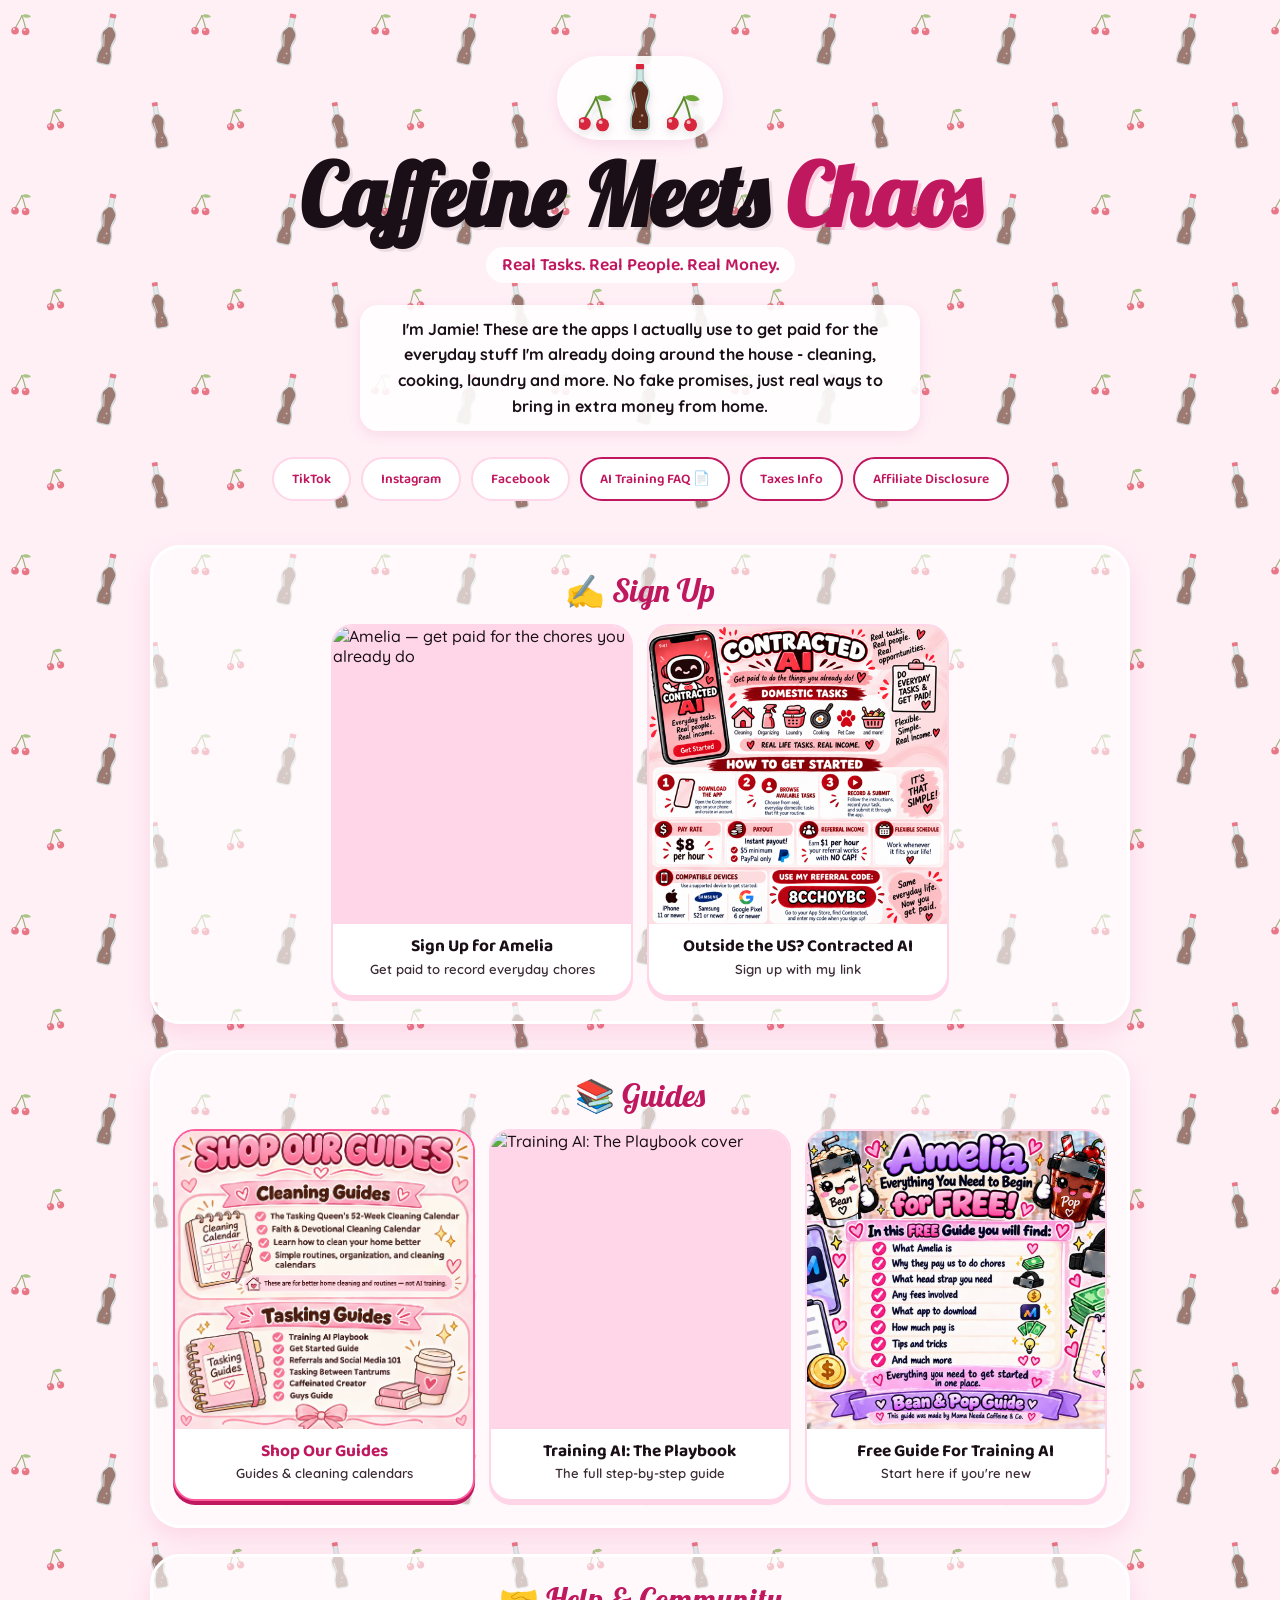
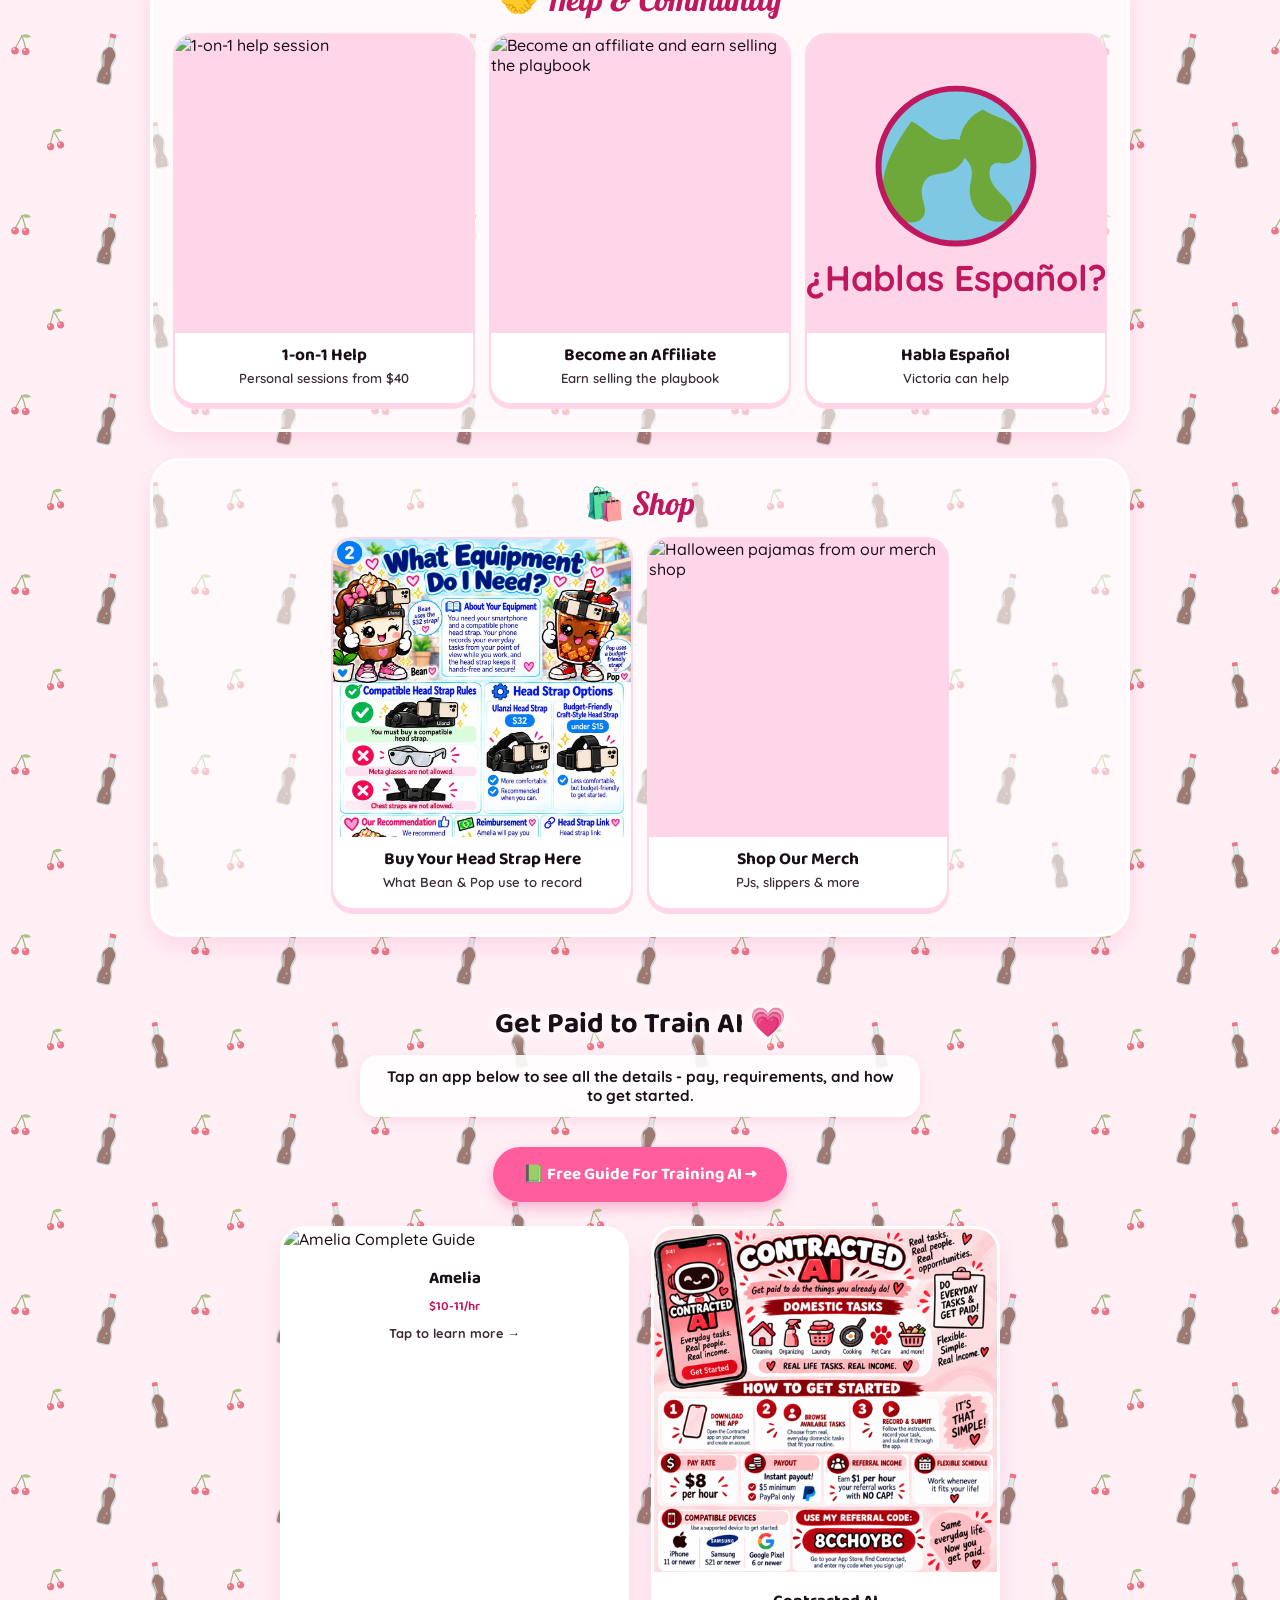
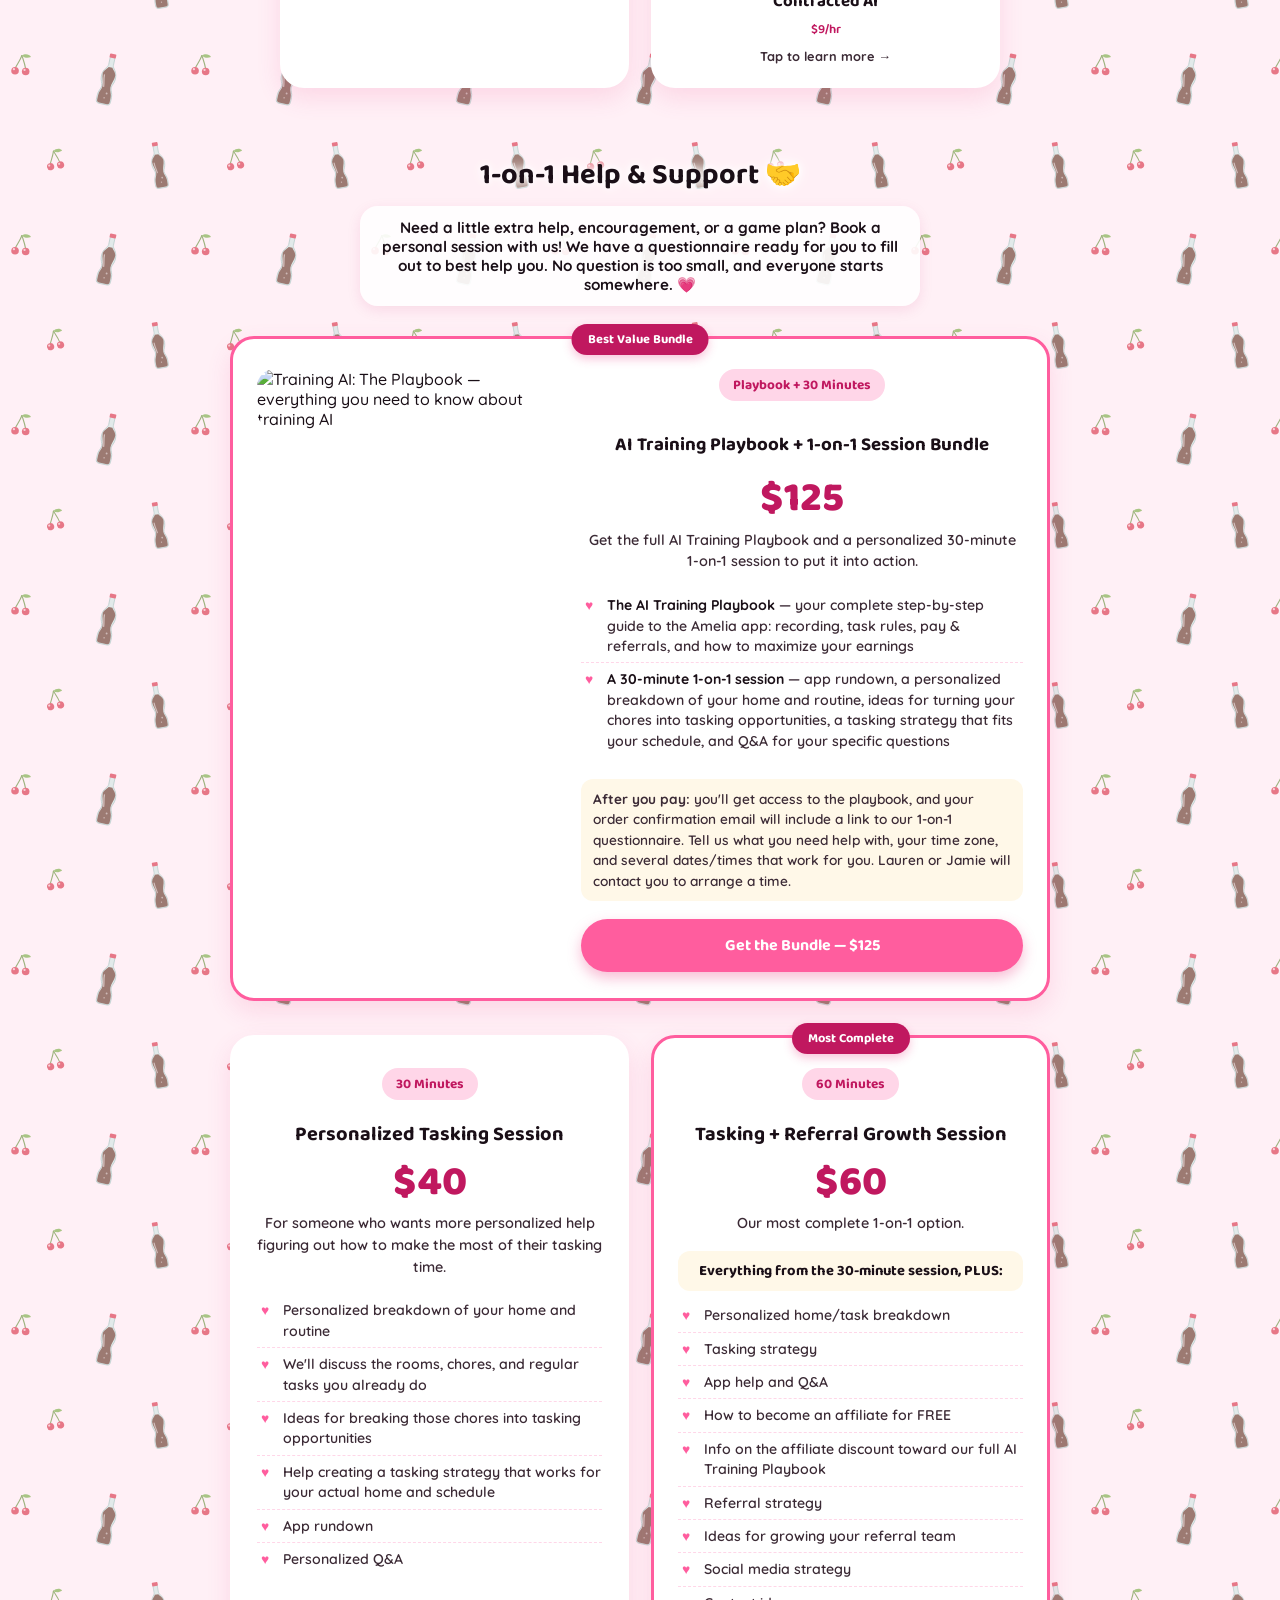
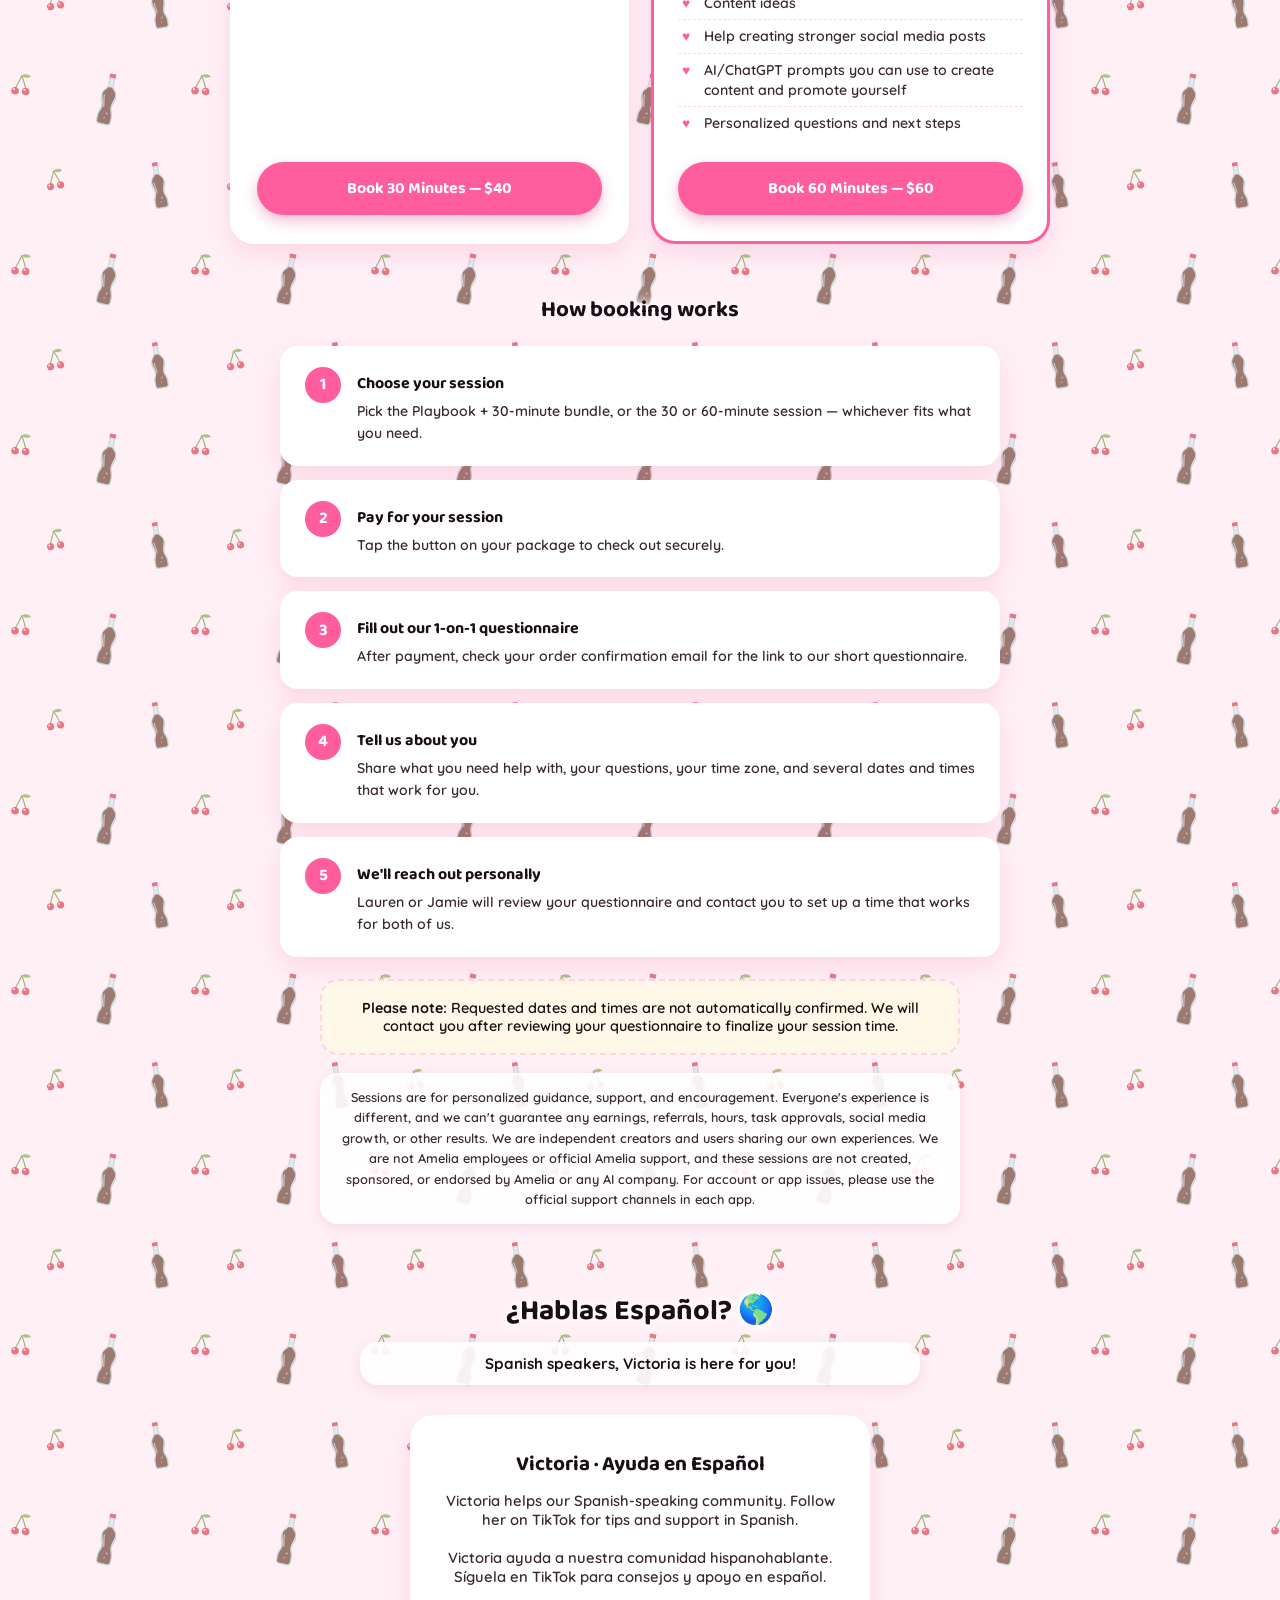
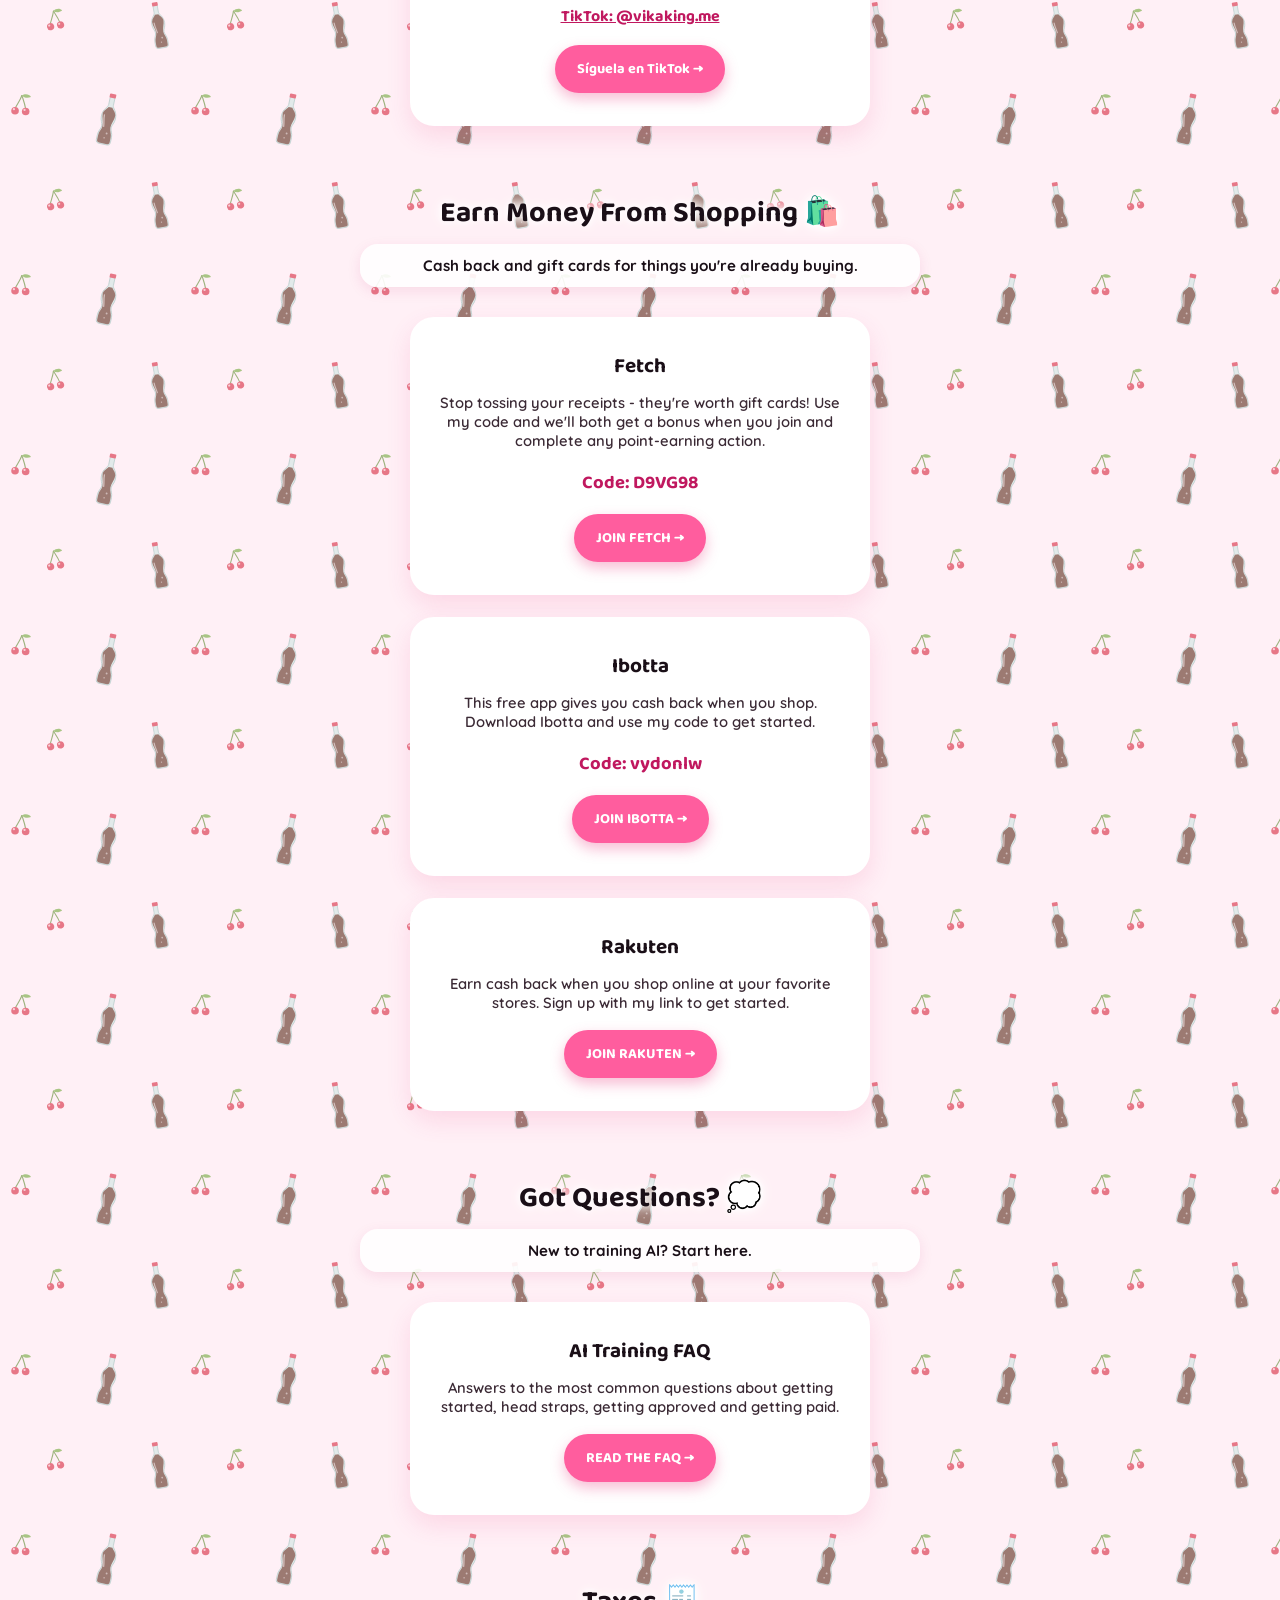
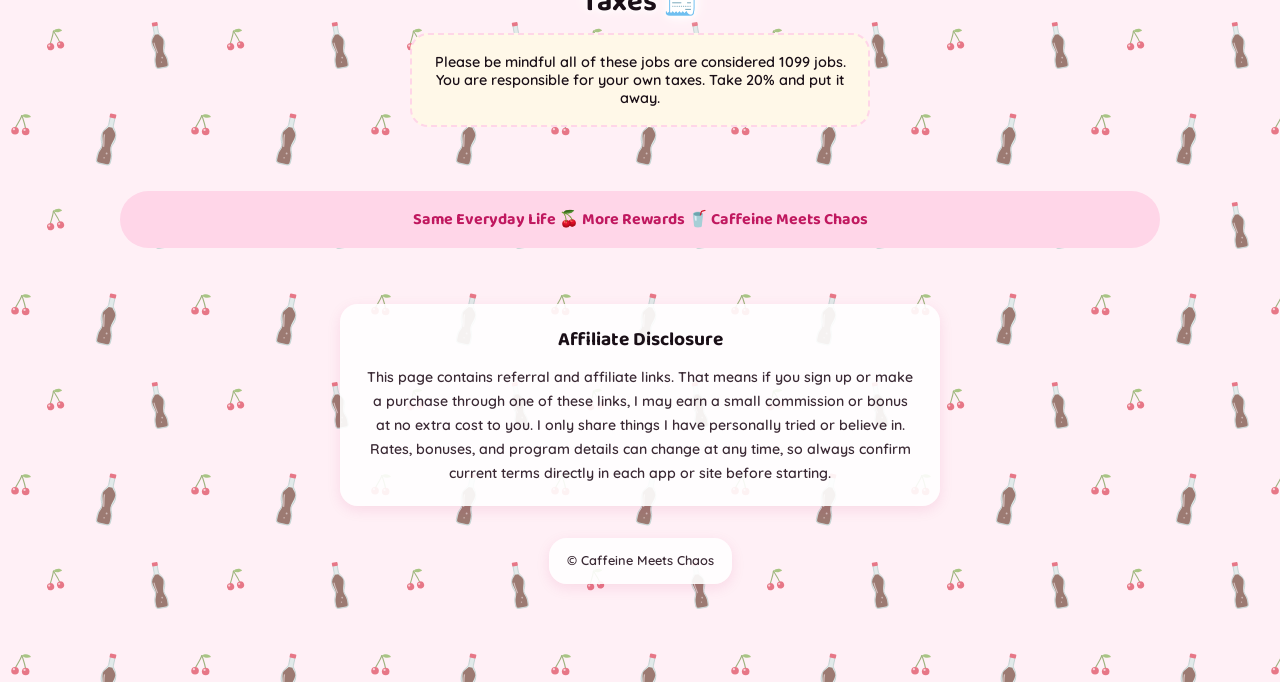
==== index.html @ 1ccb5ecc "Update featured guide image and alt text" ====
<!DOCTYPE html>
<html lang="en">
<head>
<meta charset="UTF-8">
<meta name="viewport" content="width=device-width, initial-scale=1.0">
<title>Caffeine Meets Chaos - Real Tasks. Real People. Real Money.</title>
<link rel="preconnect" href="https://fonts.googleapis.com">
<link rel="preconnect" href="https://fonts.gstatic.com" crossorigin>
<link href="https://fonts.googleapis.com/css2?family=Baloo+2:wght@500;600;700;800&family=Chewy&family=Lobster&family=Quicksand:wght@500;600;700&display=swap" rel="stylesheet">
<link rel="stylesheet" href="style.css">
<style>
.boxes{display:flex;flex-direction:column;gap:26px;max-width:980px;margin:8px auto 0;}
.box{background:rgba(255,255,255,0.6);border:3px solid #fff;box-shadow:var(--shadow);border-radius:30px;padding:22px 20px 24px;display:flex;flex-direction:column;gap:14px;}
.box h2{margin:0;font-family:'Lobster',cursive;font-weight:400;font-size:2rem;color:var(--pink-hot-deep);text-align:center;}
.tiles{display:flex;flex-wrap:wrap;justify-content:center;gap:14px;}
.tile{flex:0 0 calc((100% - 28px)/3);display:flex;flex-direction:column;min-width:0;background:var(--pink-card);border:2px solid var(--pink-soft);border-radius:22px;overflow:hidden;color:var(--ink);text-decoration:none;box-shadow:0 4px 0 var(--pink-soft);transition:transform .12s ease,border-color .12s ease;}
.tile:hover{transform:translateY(-3px);border-color:var(--pink-hot);}
.tile:focus-visible{outline:3px solid var(--ink);outline-offset:3px;}
.tile img,.tile .tile-art{display:block;width:100%;aspect-ratio:1;object-fit:cover;object-position:top;background:var(--pink-soft);}
.tile-body{display:flex;flex-direction:column;gap:4px;padding:12px 12px 16px;text-align:center;flex:1;justify-content:center;}
.tile-title{font-family:'Baloo 2',cursive;font-weight:700;font-size:1.08rem;line-height:1.2;}
.tile-sub{font-weight:600;font-size:.82rem;color:var(--ink-soft);line-height:1.35;}
.tile-featured{border-color:var(--pink-hot);box-shadow:0 4px 0 var(--pink-hot-deep);}
.tile-featured .tile-title{color:var(--pink-hot-deep);}
@media (max-width:600px){.box{padding:18px 10px 20px;}.tiles{gap:8px;}.tile{flex-basis:calc((100% - 16px)/3);border-radius:14px;}.tile-body{padding:8px 6px 10px;}.tile-title{font-size:.8rem;}.tile-sub{display:none;}.box h2{font-size:1.6rem;}}
@media (prefers-reduced-motion:reduce){.tile{transition:none;}}
</style>
</head>
<body>

<div class="wrap">

  <section class="hero">
    <div class="heart-row" aria-hidden="true"><svg width="34" height="38" viewBox="0 0 52 56" aria-hidden="true"><path d="M26 4 C22 16 14 26 8 38" stroke="#5C8A2E" stroke-width="3" fill="none" stroke-linecap="round"/><path d="M26 4 C30 16 34 26 36 40" stroke="#5C8A2E" stroke-width="3" fill="none" stroke-linecap="round"/><path d="M26 4 C34 -2 46 0 50 8 C40 12 32 10 26 4Z" fill="#6FA83A"/><circle cx="8" cy="44" r="10" fill="#D7263D"/><circle cx="36" cy="46" r="10" fill="#D7263D"/><circle cx="5" cy="40" r="3" fill="#fff" opacity=".7"/><circle cx="33" cy="42" r="3" fill="#fff" opacity=".7"/></svg><svg width="26" height="68" viewBox="0 0 24 66" aria-hidden="true"><path d="M9 4 L15 4 L15 14 C15 18 21 20 21 30 C21 36 18 38 18 42 C18 46 21 48 21 54 L21 60 C21 63 19 64 17 64 L7 64 C5 64 3 63 3 60 L3 54 C3 48 6 46 6 42 C6 38 3 36 3 30 C3 20 9 18 9 14Z" fill="#CFE6E2" stroke="#8FB8B2" stroke-width="1"/><path d="M4 26 C5 21 9 19 9.5 17 L14.5 17 C15 19 19 21 20 26 C20 32 17 36 17 42 C17 46 20 49 20 54 L20 60 C20 62 19 63 17 63 L7 63 C5 63 4 62 4 60 L4 54 C4 49 7 46 7 42 C7 36 4 32 4 26Z" fill="#5A2A1A"/><rect x="8" y="0" width="8" height="5" rx="1" fill="#D7263D"/><path d="M6.5 28 C6.5 34 8.5 38 8.5 42" stroke="#fff" stroke-width="1.6" fill="none" opacity=".55" stroke-linecap="round"/><circle cx="14" cy="50" r="1.2" fill="#fff" opacity=".5"/><circle cx="12" cy="56" r="0.9" fill="#fff" opacity=".5"/></svg><svg width="34" height="38" viewBox="0 0 52 56" aria-hidden="true"><path d="M26 4 C22 16 14 26 8 38" stroke="#5C8A2E" stroke-width="3" fill="none" stroke-linecap="round"/><path d="M26 4 C30 16 34 26 36 40" stroke="#5C8A2E" stroke-width="3" fill="none" stroke-linecap="round"/><path d="M26 4 C34 -2 46 0 50 8 C40 12 32 10 26 4Z" fill="#6FA83A"/><circle cx="8" cy="44" r="10" fill="#D7263D"/><circle cx="36" cy="46" r="10" fill="#D7263D"/><circle cx="5" cy="40" r="3" fill="#fff" opacity=".7"/><circle cx="33" cy="42" r="3" fill="#fff" opacity=".7"/></svg></div>
    <h1 class="logo">
      <span class="dark-part">Caffeine Meets</span>
      <span class="pink-part">Chaos</span>
    </h1>
    <p class="tagline">Real Tasks. Real People. Real Money.</p>
    <p class="bio">I'm Jamie! These are the apps I actually use to get paid for the everyday stuff I'm already doing around the house - cleaning, cooking, laundry and more. No fake promises, just real ways to bring in extra money from home.</p>
    <div class="socials">
      <a href="https://www.tiktok.com/@caffeinemeetschaos?_r=1&amp;_t=ZP-99qR03rriyU" target="_blank" rel="noopener">TikTok</a>
      <a href="https://www.instagram.com/caffeine_meets_chaos?stkn=MXc3enUzNHdwbm5ydw%3D%3D&amp;utm_source=qr" target="_blank" rel="noopener">Instagram</a>
      <a href="https://www.facebook.com/share/1BcseJ6fXD/?mibextid=wwXIfr" target="_blank" rel="noopener">Facebook</a>
      <a href="https://drive.google.com/file/d/1m8eXPAhgCKdhlzbxyOL5qvwyhaSzq4vn/view?usp=sharing" target="_blank" rel="noopener" class="meta-link">AI Training FAQ 📄</a>
      <a href="#taxes" class="meta-link">Taxes Info</a>
      <a href="#disclosure" class="meta-link">Affiliate Disclosure</a>
    </div>
  </section>

  <div class="boxes">
    <section class="box" aria-labelledby="box-signup">
      <h2 id="box-signup"><span aria-hidden="true">✍️</span> Sign Up</h2>
      <div class="tiles">
        <a class="tile" href="https://app.ameliachores.com/onboarding?ref=AAAAC8MEDELP" target="_blank" rel="noopener"><img src="https://cdn.shopify.com/s/files/1/1002/6323/1779/files/amelia-complete-guide-jamie.png?v=1792120850" alt="Amelia — get paid for the chores you already do" loading="lazy"><span class="tile-body"><span class="tile-title">Sign Up for Amelia</span><span class="tile-sub">Get paid to record everyday chores</span></span></a>
        <a class="tile" href="https://contracted.ai/interview/4?ref=9PKQ6UMA" target="_blank" rel="noopener"><img src="contracted-ai.png" alt="Contracted AI" loading="lazy"><span class="tile-body"><span class="tile-title">Outside the US? Contracted AI</span><span class="tile-sub">Sign up with my link</span></span></a>
      </div>
    </section>

    <section class="box" aria-labelledby="box-guides">
      <h2 id="box-guides"><span aria-hidden="true">📚</span> Guides</h2>
      <div class="tiles">
        <a class="tile tile-featured" href="https://zef9bq-ih.myshopify.com/collections/guides?sca_ref=12449417.cR5MT0m5QMUjOfIJ" target="_blank" rel="noopener"><img src="Guides.png" alt="Shop Our Guides: cleaning guides and tasking guides" loading="lazy"><span class="tile-body"><span class="tile-title">Shop Our Guides</span><span class="tile-sub">Guides &amp; cleaning calendars</span></span></a>
        <a class="tile" href="playbook.html"><img src="https://cdn.shopify.com/s/files/1/1002/6323/1779/files/Training_AI_main_page.png?v=1792001838" alt="Training AI: The Playbook cover" loading="lazy"><span class="tile-body"><span class="tile-title">Training AI: The Playbook</span><span class="tile-sub">The full step-by-step guide</span></span></a>
        <a class="tile" href="free-guide/"><img src="free-guide/01-cover.jpg" alt="Free Amelia guide cover with Bean and Pop" loading="lazy"><span class="tile-body"><span class="tile-title">Free Guide For Training AI</span><span class="tile-sub">Start here if you're new</span></span></a>
      </div>
    </section>

    <section class="box" aria-labelledby="box-help">
      <h2 id="box-help"><span aria-hidden="true">🤝</span> Help &amp; Community</h2>
      <div class="tiles">
        <a class="tile" href="#one-on-one"><img src="https://mamaneedscaffeine.github.io/caffeinatedmamas/session-30.jpg" alt="1-on-1 help session" loading="lazy"><span class="tile-body"><span class="tile-title">1-on-1 Help</span><span class="tile-sub">Personal sessions from $40</span></span></a>
        <a class="tile" href="https://af.uppromote.com/zef9bq-ih/register" target="_blank" rel="noopener"><img src="https://mamaneedscaffeine.github.io/caffeinatedmamas/affiliate.jpg" alt="Become an affiliate and earn selling the playbook" loading="lazy"><span class="tile-body"><span class="tile-title">Become an Affiliate</span><span class="tile-sub">Earn selling the playbook</span></span></a>
        <a class="tile" href="#espanol"><svg class="tile-art" viewBox="0 0 200 200" role="img" aria-label="¿Hablas Español?"><rect width="200" height="200" fill="#FFD6E8"/><circle cx="100" cy="88" r="52" fill="#7EC8E3"/><path d="M70 58c10 4 14 14 26 12s14 10 6 18-20 2-24 12 6 18-2 24-20-4-24-14c-4-12 2-30 18-52z" fill="#6FA83A"/><path d="M118 50c8 6 22 6 26 18s-6 20-14 18-10 8-4 16 16 12 10 22c-18 6-30-10-26-26s-10-14-8-26 8-18 16-22z" fill="#6FA83A"/><circle cx="100" cy="88" r="52" fill="none" stroke="#C0185F" stroke-width="4"/><text x="100" y="172" text-anchor="middle" font-family="Baloo 2, Quicksand, sans-serif" font-weight="800" font-size="24" fill="#C0185F">¿Hablas Español?</text></svg><span class="tile-body"><span class="tile-title">Habla Español</span><span class="tile-sub">Victoria can help</span></span></a>
      </div>
    </section>

    <section class="box" aria-labelledby="box-shop">
      <h2 id="box-shop"><span aria-hidden="true">🛍️</span> Shop</h2>
      <div class="tiles">
        <a class="tile" href="https://www.amazon.com/shop/adventuresthrumotherhood" target="_blank" rel="noopener"><img src="free-guide/05-head-straps.jpg" alt="Bean and Pop wearing their phone head straps" loading="lazy"><span class="tile-body"><span class="tile-title">Buy Your Head Strap Here</span><span class="tile-sub">What Bean &amp; Pop use to record</span></span></a>
        <a class="tile" href="https://zef9bq-ih.myshopify.com/collections/merch?sca_ref=12449417.cR5MT0m5QMUjOfIJ" target="_blank" rel="noopener"><img src="https://cdn.shopify.com/s/files/1/1002/6323/1779/files/09a76f0cf32d7cf7857f0c18e2eccdae.jpg?v=1792289526" alt="Halloween pajamas from our merch shop" loading="lazy"><span class="tile-body"><span class="tile-title">Shop Our Merch</span><span class="tile-sub">PJs, slippers &amp; more</span></span></a>
      </div>
    </section>
  </div>

  <h2 class="section-title" id="ai-training">Get Paid to Train AI 💗</h2>
  <p class="section-sub">Tap an app below to see all the details - pay, requirements, and how to get started.</p>
  <div class="app-cta" style="margin:0 0 8px;"><a class="btn" href="free-guide/">📗 Free Guide For Training AI →</a></div>
  <div class="subrow">
    <a class="sub-card" href="amelia.html">
      <img src="https://cdn.shopify.com/s/files/1/1002/6323/1779/files/amelia-complete-guide-jamie.png?v=1792120850" alt="Amelia Complete Guide">
      <div class="sub-body">
        <h4>Amelia</h4>
        <span class="code">$10-11/hr</span>
        <span class="tap-note">Tap to learn more →</span>
      </div>
    </a>
    <a class="sub-card" href="contracted-ai-info.html">
      <img src="contracted-ai.png" alt="Contracted AI">
      <div class="sub-body">
        <h4>Contracted AI</h4>
        <span class="code">$9/hr</span>
        <span class="tap-note">Tap to learn more →</span>
      </div>
    </a>
  </div>

  <!-- ============ 1-ON-1 HELP & SUPPORT ============ -->
  <h2 class="section-title" id="one-on-one">1-on-1 Help &amp; Support 🤝</h2>
  <p class="section-sub">Need a little extra help, encouragement, or a game plan? Book a personal session with us! We have a questionnaire ready for you to fill out to best help you. No question is too small, and everyone starts somewhere. 💗</p>

  <div class="bundle-card">
    <span class="help-ribbon">Best Value Bundle</span>
    <img class="bundle-img" src="https://cdn.shopify.com/s/files/1/1002/6323/1779/files/Training_AI_main_page.png?v=1792001838" alt="Training AI: The Playbook — everything you need to know about training AI" loading="lazy">
    <div class="bundle-body">
      <p class="help-time">Playbook + 30 Minutes</p>
      <h3>AI Training Playbook + 1-on-1 Session Bundle</h3>
      <p class="help-price">$125</p>
      <p class="help-for">Get the full AI Training Playbook and a personalized 30-minute 1-on-1 session to put it into action.</p>
      <ul class="help-list">
        <li><strong>The AI Training Playbook</strong> — your complete step-by-step guide to the Amelia app: recording, task rules, pay &amp; referrals, and how to maximize your earnings</li>
        <li><strong>A 30-minute 1-on-1 session</strong> — app rundown, a personalized breakdown of your home and routine, ideas for turning your chores into tasking opportunities, a tasking strategy that fits your schedule, and Q&amp;A for your specific questions</li>
      </ul>
      <p class="bundle-after"><strong>After you pay:</strong> you'll get access to the playbook, and your order confirmation email will include a link to our 1-on-1 questionnaire. Tell us what you need help with, your time zone, and several dates/times that work for you. Lauren or Jamie will contact you to arrange a time.</p>
      <a class="btn help-btn" href="https://zef9bq-ih.myshopify.com/cart/55795128860963:1" target="_blank" rel="noopener">Get the Bundle — $125</a>
    </div>
  </div>

  <div class="help-grid">

    <div class="help-card">
      <p class="help-time">30 Minutes</p>
      <h3>Personalized Tasking Session</h3>
      <p class="help-price">$40</p>
      <p class="help-for">For someone who wants more personalized help figuring out how to make the most of their tasking time.</p>
      <ul class="help-list">
        <li>Personalized breakdown of your home and routine</li>
        <li>We'll discuss the rooms, chores, and regular tasks you already do</li>
        <li>Ideas for breaking those chores into tasking opportunities</li>
        <li>Help creating a tasking strategy that works for your actual home and schedule</li>
        <li>App rundown</li>
        <li>Personalized Q&amp;A</li>
      </ul>
      <a class="btn help-btn" href="https://zef9bq-ih.myshopify.com/cart/55715166224675:1" target="_blank" rel="noopener">Book 30 Minutes — $40</a>
    </div>

    <div class="help-card help-card--featured">
      <span class="help-ribbon">Most Complete</span>
      <p class="help-time">60 Minutes</p>
      <h3>Tasking + Referral Growth Session</h3>
      <p class="help-price">$60</p>
      <p class="help-for">Our most complete 1-on-1 option.</p>
      <p class="help-plus">Everything from the 30-minute session, PLUS:</p>
      <ul class="help-list">
        <li>Personalized home/task breakdown</li>
        <li>Tasking strategy</li>
        <li>App help and Q&amp;A</li>
        <li>How to become an affiliate for FREE</li>
        <li>Info on the affiliate discount toward our full AI Training Playbook</li>
        <li>Referral strategy</li>
        <li>Ideas for growing your referral team</li>
        <li>Social media strategy</li>
        <li>Content ideas</li>
        <li>Help creating stronger social media posts</li>
        <li>AI/ChatGPT prompts you can use to create content and promote yourself</li>
        <li>Personalized questions and next steps</li>
      </ul>
      <a class="btn help-btn" href="https://zef9bq-ih.myshopify.com/cart/55715166454051:1" target="_blank" rel="noopener">Book 60 Minutes — $60</a>
    </div>

  </div>

  <h3 class="help-subtitle">How booking works</h3>
  <div class="steps-list">
    <div class="step-item"><span class="step-num">1</span><div><h4>Choose your session</h4><p>Pick the Playbook + 30-minute bundle, or the 30 or 60-minute session — whichever fits what you need.</p></div></div>
    <div class="step-item"><span class="step-num">2</span><div><h4>Pay for your session</h4><p>Tap the button on your package to check out securely.</p></div></div>
    <div class="step-item"><span class="step-num">3</span><div><h4>Fill out our 1-on-1 questionnaire</h4><p>After payment, check your order confirmation email for the link to our short questionnaire.</p></div></div>
    <div class="step-item"><span class="step-num">4</span><div><h4>Tell us about you</h4><p>Share what you need help with, your questions, your time zone, and several dates and times that work for you.</p></div></div>
    <div class="step-item"><span class="step-num">5</span><div><h4>We'll reach out personally</h4><p>Lauren or Jamie will review your questionnaire and contact you to set up a time that works for both of us.</p></div></div>
  </div>

  <div class="tax-note help-note"><strong>Please note:</strong> Requested dates and times are not automatically confirmed. We will contact you after reviewing your questionnaire to finalize your session time.</div>


  <p class="help-disclaimer">Sessions are for personalized guidance, support, and encouragement. Everyone's experience is different, and we can't guarantee any earnings, referrals, hours, task approvals, social media growth, or other results. We are independent creators and users sharing our own experiences. We are not Amelia employees or official Amelia support, and these sessions are not created, sponsored, or endorsed by Amelia or any AI company. For account or app issues, please use the official support channels in each app.</p>

  <h2 class="section-title" id="espanol">¿Hablas Español? 🌎</h2>
  <p class="section-sub">Spanish speakers, Victoria is here for you!</p>
  <div class="text-card">
    <h3>Victoria · Ayuda en Español</h3>
    <p>Victoria helps our Spanish-speaking community. Follow her on TikTok for tips and support in Spanish.<br><br>Victoria ayuda a nuestra comunidad hispanohablante. Síguela en TikTok para consejos y apoyo en español.</p>
    <a class="code" href="https://www.tiktok.com/@vikaking.me?is_from_webapp=1&amp;sender_device=pc" target="_blank" rel="noopener" style="display:block;margin-bottom:16px;font-family:'Baloo 2',cursive;font-weight:700;color:var(--pink-hot-deep);text-decoration:underline;">TikTok: @vikaking.me</a>
    <a class="btn" href="https://www.tiktok.com/@vikaking.me?is_from_webapp=1&amp;sender_device=pc" target="_blank" rel="noopener">Síguela en TikTok →</a>
  </div>

  <h2 class="section-title" id="fetch">Earn Money From Shopping 🛍️</h2>
  <p class="section-sub">Cash back and gift cards for things you're already buying.</p>
  <div class="text-card">
    <h3>Fetch</h3>
    <p>Stop tossing your receipts - they're worth gift cards! Use my code and we'll both get a bonus when you join and complete any point-earning action.</p>
    <span style="display:block;font-family:'Baloo 2',cursive;color:var(--pink-hot-deep);font-weight:700;font-size:1.15rem;margin-bottom:16px;">Code: D9VG98</span>
    <a class="btn" href="https://referral.fetch.com/vvv3/referralqr?code=D9VG98" target="_blank" rel="noopener">JOIN FETCH →</a>
  </div>
  <div class="text-card" style="margin-top:22px;">
    <h3>Ibotta</h3>
    <p>This free app gives you cash back when you shop. Download Ibotta and use my code to get started.</p>
    <span style="display:block;font-family:'Baloo 2',cursive;color:var(--pink-hot-deep);font-weight:700;font-size:1.15rem;margin-bottom:16px;">Code: vydonlw</span>
    <a class="btn" href="https://ibotta.onelink.me/iUfE/1005cd3f?friend_code=vydonlw" target="_blank" rel="noopener">JOIN IBOTTA →</a>
  </div>
  <div class="text-card" style="margin-top:22px;">
    <h3>Rakuten</h3>
    <p>Earn cash back when you shop online at your favorite stores. Sign up with my link to get started.</p>
    <a class="btn" href="https://www.rakuten.com/r/JAMIEZ413" target="_blank" rel="noopener">JOIN RAKUTEN →</a>
  </div>

  <h2 class="section-title">Got Questions? 💭</h2>
  <p class="section-sub">New to training AI? Start here.</p>
  <div class="text-card">
    <h3>AI Training FAQ</h3>
    <p>Answers to the most common questions about getting started, head straps, getting approved and getting paid.</p>
    <a class="btn" href="https://drive.google.com/file/d/1m8eXPAhgCKdhlzbxyOL5qvwyhaSzq4vn/view?usp=sharing" target="_blank" rel="noopener">READ THE FAQ →</a>
  </div>

  <h2 class="section-title" id="taxes">Taxes 🧾</h2>
  <div class="tax-note">Please be mindful all of these jobs are considered 1099 jobs. You are responsible for your own taxes. Take 20% and put it away.</div>

  <div class="ribbon">Same Everyday Life 🍒 More Rewards 🥤 Caffeine Meets Chaos</div>

  <div class="disclosure" id="disclosure">
    <h3>Affiliate Disclosure</h3>
    <p>This page contains referral and affiliate links. That means if you sign up or make a purchase through one of these links, I may earn a small commission or bonus at no extra cost to you. I only share things I have personally tried or believe in. Rates, bonuses, and program details can change at any time, so always confirm current terms directly in each app or site before starting.</p>
  </div>

  <footer>
    <p>© Caffeine Meets Chaos</p>
  </footer>

</div>

</body>
</html>
---- style.css ----
:root{--pink-bg:#FFF0F6;--pink-card:#FFFFFF;--pink-soft:#FFD6E8;--pink-hot:#FF5D9E;--pink-hot-deep:#C0185F;--ink:#1A0F17;--ink-soft:#3B2A35;--shadow:0 10px 24px rgba(235,62,133,0.14);}
*{box-sizing:border-box;}
body{margin:0;background-color:var(--pink-bg);background-image:url("data:image/svg+xml;utf8,<svg xmlns='http://www.w3.org/2000/svg' width='180' height='180' viewBox='0 0 180 180'><g opacity='0.6'><g transform='translate(12 14) rotate(0) scale(0.38)'><path d='M26 4 C22 16 14 26 8 38' stroke='%235C8A2E' stroke-width='3' fill='none' stroke-linecap='round'/><path d='M26 4 C30 16 34 26 36 40' stroke='%235C8A2E' stroke-width='3' fill='none' stroke-linecap='round'/><path d='M26 4 C34 -2 46 0 50 8 C40 12 32 10 26 4Z' fill='%236FA83A'/><circle cx='8' cy='44' r='10' fill='%23D7263D'/><circle cx='36' cy='46' r='10' fill='%23D7263D'/><circle cx='5' cy='40' r='3' fill='%23fff' opacity='.7'/><circle cx='33' cy='42' r='3' fill='%23fff' opacity='.7'/></g><g transform='translate(104 12) rotate(12) scale(0.8)'><path d='M9 4 L15 4 L15 14 C15 18 21 20 21 30 C21 36 18 38 18 42 C18 46 21 48 21 54 L21 60 C21 63 19 64 17 64 L7 64 C5 64 3 63 3 60 L3 54 C3 48 6 46 6 42 C6 38 3 36 3 30 C3 20 9 18 9 14Z' fill='%23CFE6E2' stroke='%238FB8B2' stroke-width='1'/><path d='M4 26 C5 21 9 19 9.5 17 L14.5 17 C15 19 19 21 20 26 C20 32 17 36 17 42 C17 46 20 49 20 54 L20 60 C20 62 19 63 17 63 L7 63 C5 63 4 62 4 60 L4 54 C4 49 7 46 7 42 C7 36 4 32 4 26Z' fill='%235A2A1A'/><rect x='8' y='0' width='8' height='5' rx='1' fill='%23D7263D'/><path d='M6.5 28 C6.5 34 8.5 38 8.5 42' stroke='%23fff' stroke-width='1.6' fill='none' opacity='.55' stroke-linecap='round'/><circle cx='14' cy='50' r='1.2' fill='%23fff' opacity='.5'/><circle cx='12' cy='56' r='0.9' fill='%23fff' opacity='.5'/></g><g transform='translate(44 112) rotate(-14) scale(0.36)'><path d='M26 4 C22 16 14 26 8 38' stroke='%235C8A2E' stroke-width='3' fill='none' stroke-linecap='round'/><path d='M26 4 C30 16 34 26 36 40' stroke='%235C8A2E' stroke-width='3' fill='none' stroke-linecap='round'/><path d='M26 4 C34 -2 46 0 50 8 C40 12 32 10 26 4Z' fill='%236FA83A'/><circle cx='8' cy='44' r='10' fill='%23D7263D'/><circle cx='36' cy='46' r='10' fill='%23D7263D'/><circle cx='5' cy='40' r='3' fill='%23fff' opacity='.7'/><circle cx='33' cy='42' r='3' fill='%23fff' opacity='.7'/></g><g transform='translate(146 104) rotate(-10) scale(0.72)'><path d='M9 4 L15 4 L15 14 C15 18 21 20 21 30 C21 36 18 38 18 42 C18 46 21 48 21 54 L21 60 C21 63 19 64 17 64 L7 64 C5 64 3 63 3 60 L3 54 C3 48 6 46 6 42 C6 38 3 36 3 30 C3 20 9 18 9 14Z' fill='%23CFE6E2' stroke='%238FB8B2' stroke-width='1'/><path d='M4 26 C5 21 9 19 9.5 17 L14.5 17 C15 19 19 21 20 26 C20 32 17 36 17 42 C17 46 20 49 20 54 L20 60 C20 62 19 63 17 63 L7 63 C5 63 4 62 4 60 L4 54 C4 49 7 46 7 42 C7 36 4 32 4 26Z' fill='%235A2A1A'/><rect x='8' y='0' width='8' height='5' rx='1' fill='%23D7263D'/><path d='M6.5 28 C6.5 34 8.5 38 8.5 42' stroke='%23fff' stroke-width='1.6' fill='none' opacity='.55' stroke-linecap='round'/><circle cx='14' cy='50' r='1.2' fill='%23fff' opacity='.5'/><circle cx='12' cy='56' r='0.9' fill='%23fff' opacity='.5'/></g></g></svg>");background-size:180px 180px;color:var(--ink);font-family:'Quicksand',sans-serif;font-weight:500;-webkit-font-smoothing:antialiased;}
h1,h2,h3,.btn,.badge-label{font-family:'Baloo 2',cursive;}
.wrap{max-width:1080px;margin:0 auto;padding:0 20px 90px;}
a{text-decoration:none;color:inherit;}
img{max-width:100%;display:block;}
.hero{text-align:center;padding:56px 0 36px;}
.hero .tagline,.section-title{text-shadow:0 0 6px #fff,0 0 12px #fff,0 0 18px #fff;}
.hero p.bio,.section-sub,.app-tag,.disclosure,footer p{background:rgba(255,255,255,0.9);border-radius:18px;padding:12px 18px;box-shadow:0 4px 14px rgba(192,24,95,0.10);}
.hero .tagline{display:inline-block;background:rgba(255,255,255,0.9);border-radius:100px;padding:4px 16px;}
footer p{display:inline-block;}
.disclosure{padding:20px 24px;}
.hero .heart-row{display:inline-flex;justify-content:center;align-items:flex-end;gap:14px;margin-bottom:10px;background:rgba(255,255,255,0.9);border-radius:100px;padding:8px 22px;box-shadow:0 4px 14px rgba(192,24,95,0.10);}
.hero .heart-row svg{display:block;filter:drop-shadow(0 3px 4px rgba(0,0,0,0.12));}
.logo{font-family:'Lobster',cursive;font-size:clamp(3.2rem,10vw,5.4rem);margin:0 0 6px;line-height:1.05;}
.logo .dark-part{display:inline-block;color:var(--ink);text-shadow:3px 3px 0 rgba(0,0,0,0.08);animation:bounce 1.4s ease-in-out infinite;}
.logo .pink-part{display:inline-block;color:var(--pink-hot-deep);text-shadow:3px 3px 0 rgba(235,62,133,0.2);animation:bounce 1.4s ease-in-out infinite;}
@keyframes bounce{0%,50%,100%{transform:translateY(0);}25%{transform:translateY(-22px);}}
.hero .tagline{font-family:'Baloo 2',cursive;font-weight:600;font-size:1.1rem;color:var(--pink-hot-deep);margin:0 0 22px;}
.hero p.bio{max-width:560px;margin:0 auto 26px;color:var(--ink);font-weight:700;font-size:1rem;line-height:1.6;}
.socials{display:flex;justify-content:center;gap:10px;flex-wrap:wrap;}
.socials a{padding:9px 18px;border-radius:100px;background:#fff;border:2px solid var(--pink-soft);font-family:'Baloo 2',cursive;font-weight:600;font-size:0.85rem;color:var(--pink-hot-deep);transition:transform .15s ease,background .15s ease;}
.socials a:hover{background:var(--pink-soft);transform:translateY(-2px);}
.socials a.meta-link{border-color:var(--pink-hot-deep);}
.section-title{text-align:center;font-size:1.8rem;font-weight:700;margin:64px 0 8px;color:var(--ink);}
.section-sub{text-align:center;color:var(--ink);font-weight:700;margin:0 auto 30px;font-size:0.95rem;max-width:560px;}
.btn{display:inline-block;background:var(--pink-hot);color:#fff;font-weight:700;font-size:0.9rem;padding:12px 22px;border-radius:100px;box-shadow:0 6px 14px rgba(235,62,133,0.35);transition:background .15s ease,transform .15s ease;}
.btn:hover{background:var(--pink-hot-deep);transform:translateY(-2px);}
.subrow{display:grid;grid-template-columns:repeat(2,1fr);gap:22px;margin-top:24px;max-width:720px;margin-left:auto;margin-right:auto;}
@media (max-width:520px){.subrow{grid-template-columns:1fr;}}
.sub-card{background:var(--pink-card);border-radius:24px;overflow:hidden;box-shadow:var(--shadow);border:3px solid #fff;transition:transform .15s ease;}
.sub-card[href]:hover{transform:translateY(-3px);}
.sub-card img{width:100%;}
.sub-card .sub-body{padding:16px 18px 20px;text-align:center;}
.sub-card h4{font-family:'Baloo 2',cursive;font-size:1.05rem;margin:0 0 4px;}
.sub-card .code{display:block;font-family:'Baloo 2',cursive;color:var(--pink-hot-deep);font-size:0.8rem;font-weight:600;}
.sub-card .tap-note{display:inline-block;margin-top:8px;font-size:0.8rem;font-weight:700;color:var(--ink-soft);}
.tax-note{max-width:460px;margin:0 auto 24px;background:#FFF8E8;border:2px dashed var(--pink-soft);border-radius:18px;padding:18px 22px;text-align:center;color:var(--ink);font-weight:600;font-size:0.9rem;}
.ribbon{margin-top:64px;text-align:center;background:var(--pink-soft);border-radius:100px;padding:16px 20px;font-family:'Baloo 2',cursive;font-weight:700;color:var(--pink-hot-deep);font-size:1rem;}
.disclosure{max-width:600px;margin:56px auto 0;text-align:center;color:var(--ink-soft);font-weight:600;font-size:0.88rem;line-height:1.7;}
.disclosure h3{font-family:'Baloo 2',cursive;color:var(--ink);font-size:1.2rem;margin:0 0 10px;}
.disclosure p{margin:0;}
footer{margin-top:32px;text-align:center;color:var(--ink-soft);font-size:0.8rem;font-weight:600;line-height:1.7;}
footer p{margin:0 0 8px;}
.faq-list{max-width:720px;margin:0 auto;display:flex;flex-direction:column;gap:14px;}
.faq-item{background:var(--pink-card);border-radius:18px;border:3px solid #fff;box-shadow:var(--shadow);padding:18px 22px;}
.faq-item h4{font-family:'Baloo 2',cursive;font-size:1rem;margin:0 0 8px;color:var(--ink);}
.faq-item p{color:var(--ink-soft);font-weight:600;font-size:0.88rem;margin:0;line-height:1.6;}
.faq-note{max-width:640px;margin:24px auto 0;background:#FFF8E8;border:2px dashed var(--pink-soft);border-radius:18px;padding:16px 20px;text-align:center;color:var(--ink);font-weight:600;font-size:0.85rem;}
.back-link{display:inline-block;margin-top:22px;padding:8px 16px;border-radius:100px;background:#fff;border:2px solid var(--pink-soft);font-family:'Baloo 2',cursive;font-weight:600;font-size:0.85rem;color:var(--pink-hot-deep);}
.app-hero{text-align:center;padding:20px 0 10px;}
.app-hero img{box-shadow:var(--shadow);max-width:260px;width:100%;margin:10px auto 22px;border-radius:24px;border:3px solid #fff;}
.app-hero h1{font-size:clamp(2.2rem,7vw,3rem);margin:0 0 8px;color:var(--ink);line-height:1.1;}
.app-tag{max-width:560px;margin:0 auto;color:var(--ink-soft);font-weight:600;font-size:1rem;line-height:1.6;}
.app-cta{text-align:center;margin:24px 0 8px;}
.app-cta .btn{font-size:1.05rem;padding:14px 30px;}
.app-cta .code-note{margin:12px 0 0;color:var(--ink-soft);font-weight:600;font-size:0.9rem;}
.app-cta .code-note strong{color:var(--pink-hot-deep);font-family:'Baloo 2',cursive;font-size:1.05rem;}
.stat-row{display:grid;grid-template-columns:repeat(auto-fit,minmax(180px,1fr));gap:18px;margin-top:28px;}
.stat-card{background:var(--pink-card);border-radius:20px;border:3px solid #fff;box-shadow:var(--shadow);padding:20px 18px;text-align:center;}
.stat-label{margin:0 0 4px;font-size:0.78rem;font-weight:700;text-transform:uppercase;letter-spacing:1px;color:var(--ink-soft);}
.stat-value{margin:0;font-family:'Baloo 2',cursive;font-size:1.35rem;font-weight:700;color:var(--pink-hot-deep);line-height:1.25;}
.stat-detail{margin:6px 0 0;font-size:0.82rem;font-weight:600;color:var(--ink-soft);}
.requirements-box{max-width:640px;margin:0 auto 18px;background:var(--pink-card);border-radius:20px;border:3px solid var(--pink-soft);box-shadow:var(--shadow);padding:22px 26px;}
.requirements-box h4{font-family:'Baloo 2',cursive;font-size:1.05rem;margin:0 0 8px;color:var(--ink);}
.requirements-box ul{margin:0;padding-left:20px;color:var(--ink-soft);font-weight:600;font-size:0.92rem;line-height:1.7;}
.requirements-box p{margin:0;color:var(--ink-soft);font-weight:600;font-size:0.92rem;line-height:1.7;}
.task-chip-row{display:flex;flex-wrap:wrap;justify-content:center;gap:10px;max-width:720px;margin:20px auto 0;}
.task-chip{background:#fff;border:2px solid var(--pink-soft);border-radius:100px;padding:8px 16px;font-family:'Baloo 2',cursive;font-weight:600;font-size:0.9rem;color:var(--pink-hot-deep);}
.steps-list{max-width:720px;margin:0 auto;display:flex;flex-direction:column;gap:14px;}
.step-item{display:flex;gap:16px;align-items:flex-start;background:var(--pink-card);border-radius:18px;border:3px solid #fff;box-shadow:var(--shadow);padding:18px 22px;}
.step-num{flex-shrink:0;width:36px;height:36px;border-radius:50%;background:var(--pink-hot);color:#fff;font-family:'Baloo 2',cursive;font-weight:700;font-size:1.05rem;display:flex;align-items:center;justify-content:center;}
.step-item h4{font-family:'Baloo 2',cursive;font-size:1rem;margin:4px 0 4px;color:var(--ink);}
.step-item p{color:var(--ink-soft);font-weight:600;font-size:0.88rem;margin:0;line-height:1.6;}
.text-card{max-width:460px;margin:0 auto;background:var(--pink-card);border-radius:24px;box-shadow:var(--shadow);border:3px solid #fff;padding:30px 26px;text-align:center;}
.text-card h3{font-size:1.3rem;margin:0 0 10px;}
.text-card p{color:var(--ink-soft);font-weight:600;font-size:0.92rem;margin:0 0 18px;}
.app-cta .btn + .btn{margin-left:10px;}
@media (max-width:560px){.app-cta .btn{display:block;max-width:320px;margin:0 auto 12px;}.app-cta .btn + .btn{margin-left:auto;}}

/* ---- 1-on-1 Help & Support ---- */
.help-grid{display:grid;grid-template-columns:repeat(2,1fr);gap:22px;align-items:stretch;margin-top:8px;max-width:820px;margin-left:auto;margin-right:auto;}
@media (max-width:900px){.help-grid{grid-template-columns:1fr;max-width:520px;margin-left:auto;margin-right:auto;}}
.help-card{position:relative;background:var(--pink-card);border-radius:24px;border:3px solid #fff;box-shadow:var(--shadow);padding:30px 24px 26px;display:flex;flex-direction:column;text-align:center;}
.help-card--featured{border-color:var(--pink-hot);}
.help-ribbon{position:absolute;top:-15px;left:50%;transform:translateX(-50%);background:var(--pink-hot-deep);color:#fff;font-family:'Baloo 2',cursive;font-weight:700;font-size:0.8rem;padding:5px 16px;border-radius:100px;white-space:nowrap;box-shadow:0 4px 10px rgba(235,62,133,0.3);}
.help-time{display:inline-block;align-self:center;margin:0 0 10px;padding:5px 14px;border-radius:100px;background:var(--pink-soft);color:var(--pink-hot-deep);font-family:'Baloo 2',cursive;font-weight:700;font-size:0.85rem;}
.help-card h3{font-size:1.25rem;line-height:1.2;margin:0 0 4px;color:var(--ink);}
.help-price{margin:0 0 10px;font-family:'Baloo 2',cursive;font-weight:800;font-size:2.6rem;line-height:1;color:var(--pink-hot-deep);}
.help-for{margin:0 0 16px;color:var(--ink-soft);font-weight:600;font-size:0.9rem;line-height:1.5;}
.help-plus{margin:0 0 8px;font-family:'Baloo 2',cursive;font-weight:700;font-size:0.92rem;color:var(--ink);background:#FFF8E8;border-radius:12px;padding:8px 12px;}
.help-list{list-style:none;margin:0 0 22px;padding:0;text-align:left;flex:1;}
.help-list li{position:relative;padding:6px 0 6px 26px;color:var(--ink-soft);font-weight:600;font-size:0.88rem;line-height:1.45;border-bottom:1px dashed var(--pink-soft);}
.help-list li:last-child{border-bottom:none;}
.help-list li::before{content:'♥';position:absolute;left:4px;top:6px;color:var(--pink-hot);font-size:0.85rem;}
.help-btn{display:block;width:100%;text-align:center;font-size:1rem;padding:14px 18px;}
.help-subtitle{text-align:center;font-size:1.4rem;margin:48px 0 18px;color:var(--ink);}
.help-note{max-width:640px;margin:22px auto 0;}
.help-disclaimer{max-width:640px;margin:18px auto 0;text-align:center;color:var(--ink-soft);font-weight:600;font-size:0.8rem;line-height:1.6;}
@media (min-width:901px){.help-card h3{min-height:2.4em;display:flex;align-items:center;justify-content:center;}}
.help-subtitle{text-shadow:0 0 6px #fff,0 0 12px #fff,0 0 18px #fff;}
.help-disclaimer{background:rgba(255,255,255,0.9);border-radius:18px;padding:14px 20px;box-shadow:0 4px 14px rgba(192,24,95,0.10);color:var(--ink-soft);}

.bundle-card{position:relative;max-width:820px;margin:8px auto 34px;background:var(--pink-card);border-radius:24px;border:3px solid var(--pink-hot);box-shadow:var(--shadow);padding:30px 24px 26px;display:grid;grid-template-columns:300px 1fr;gap:24px;align-items:start;}
.bundle-img{width:100%;height:auto;border-radius:18px;display:block;}
.bundle-body{display:flex;flex-direction:column;text-align:center;}
.bundle-body .help-list li strong{color:var(--ink);}
.bundle-after{margin:0 0 18px;font-size:0.85rem;line-height:1.5;color:var(--ink-soft);font-weight:600;background:#FFF8E8;border-radius:12px;padding:10px 12px;text-align:left;}
@media (max-width:900px){.bundle-card{grid-template-columns:1fr;max-width:520px;}.bundle-img{max-width:360px;margin:0 auto;}}
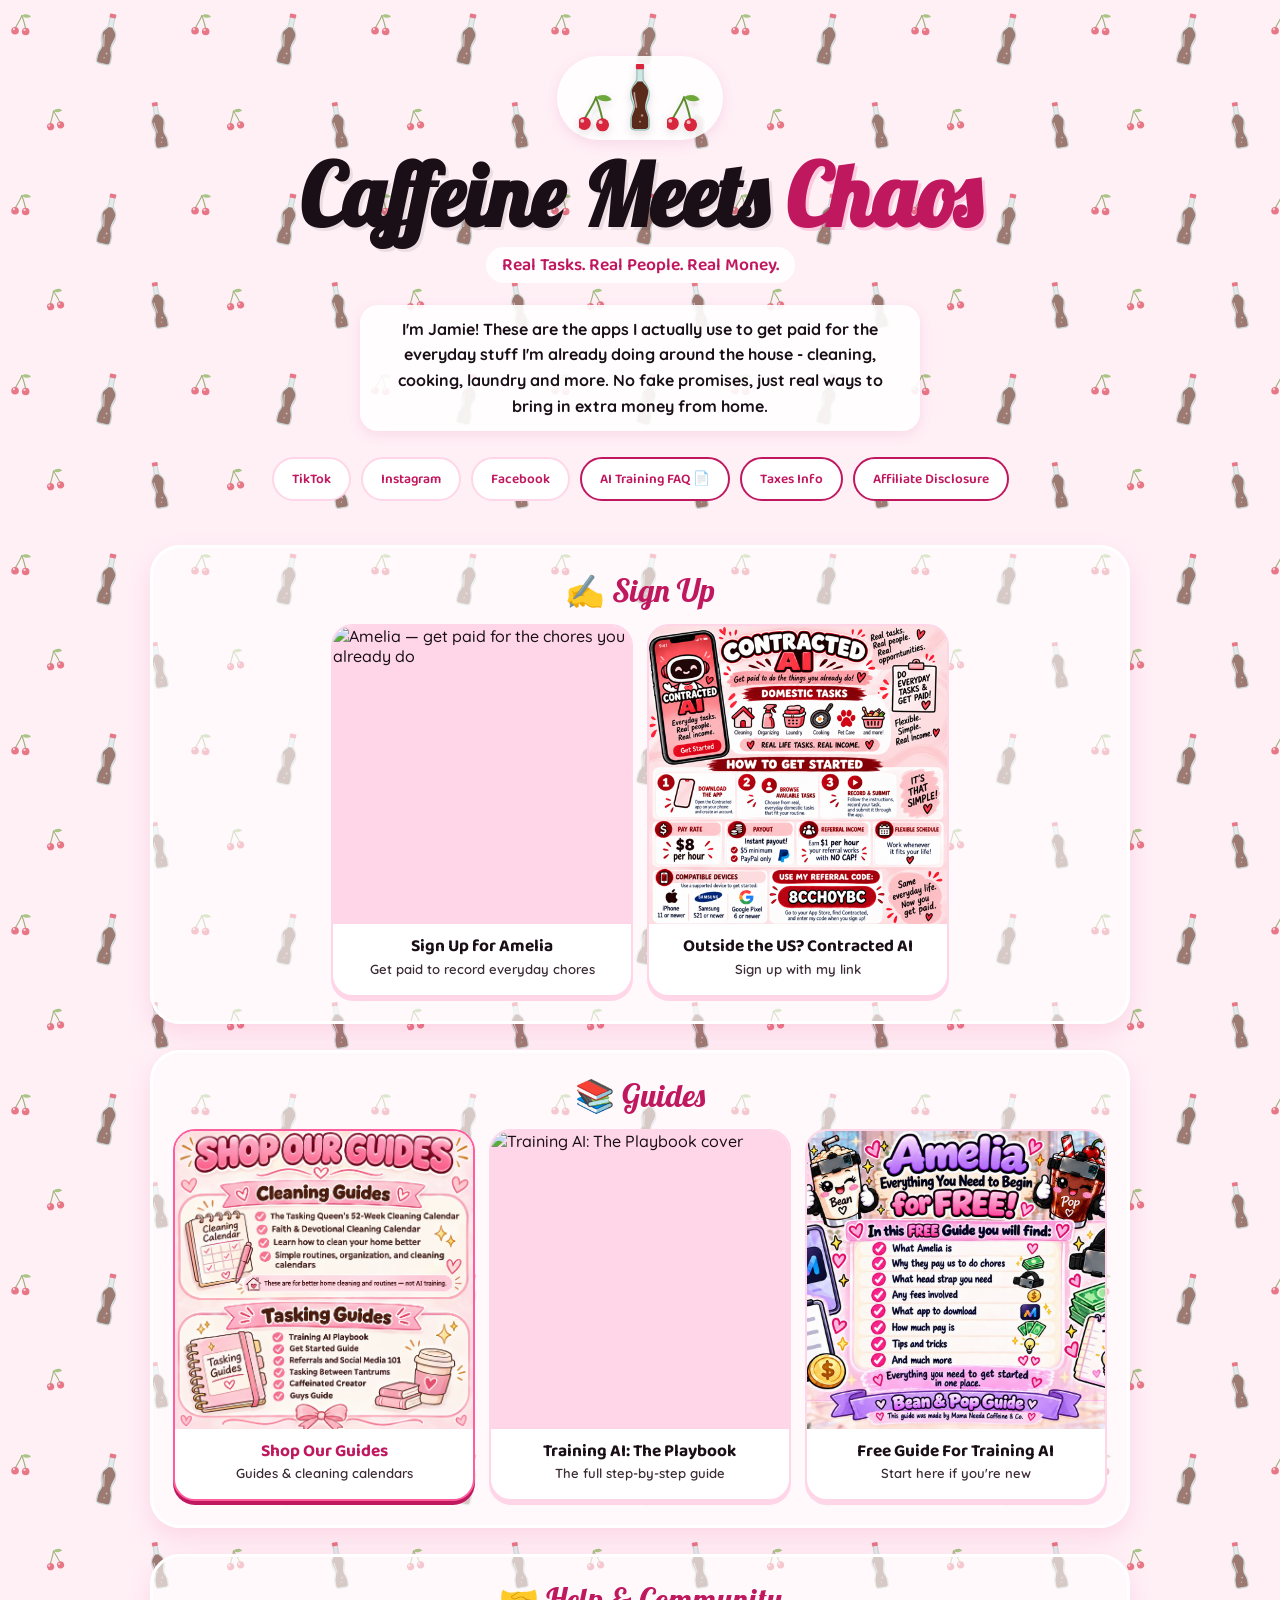
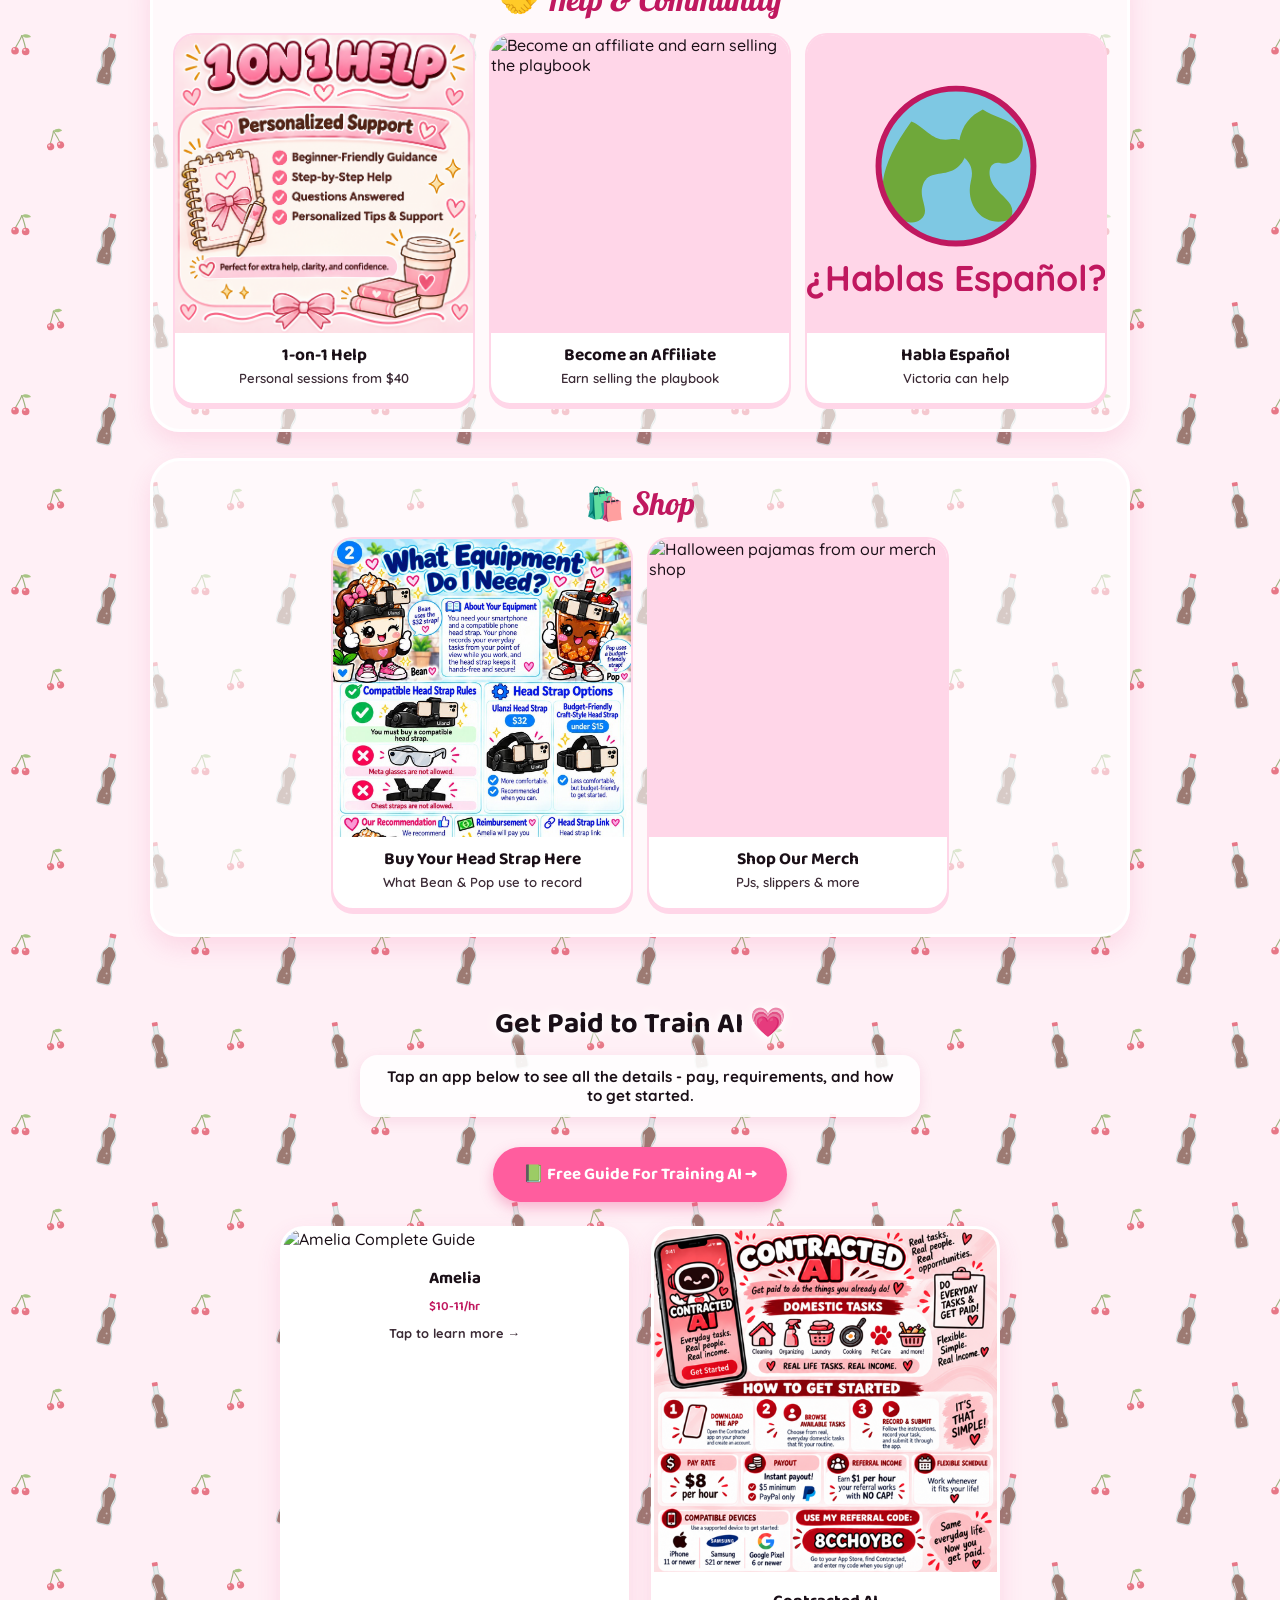
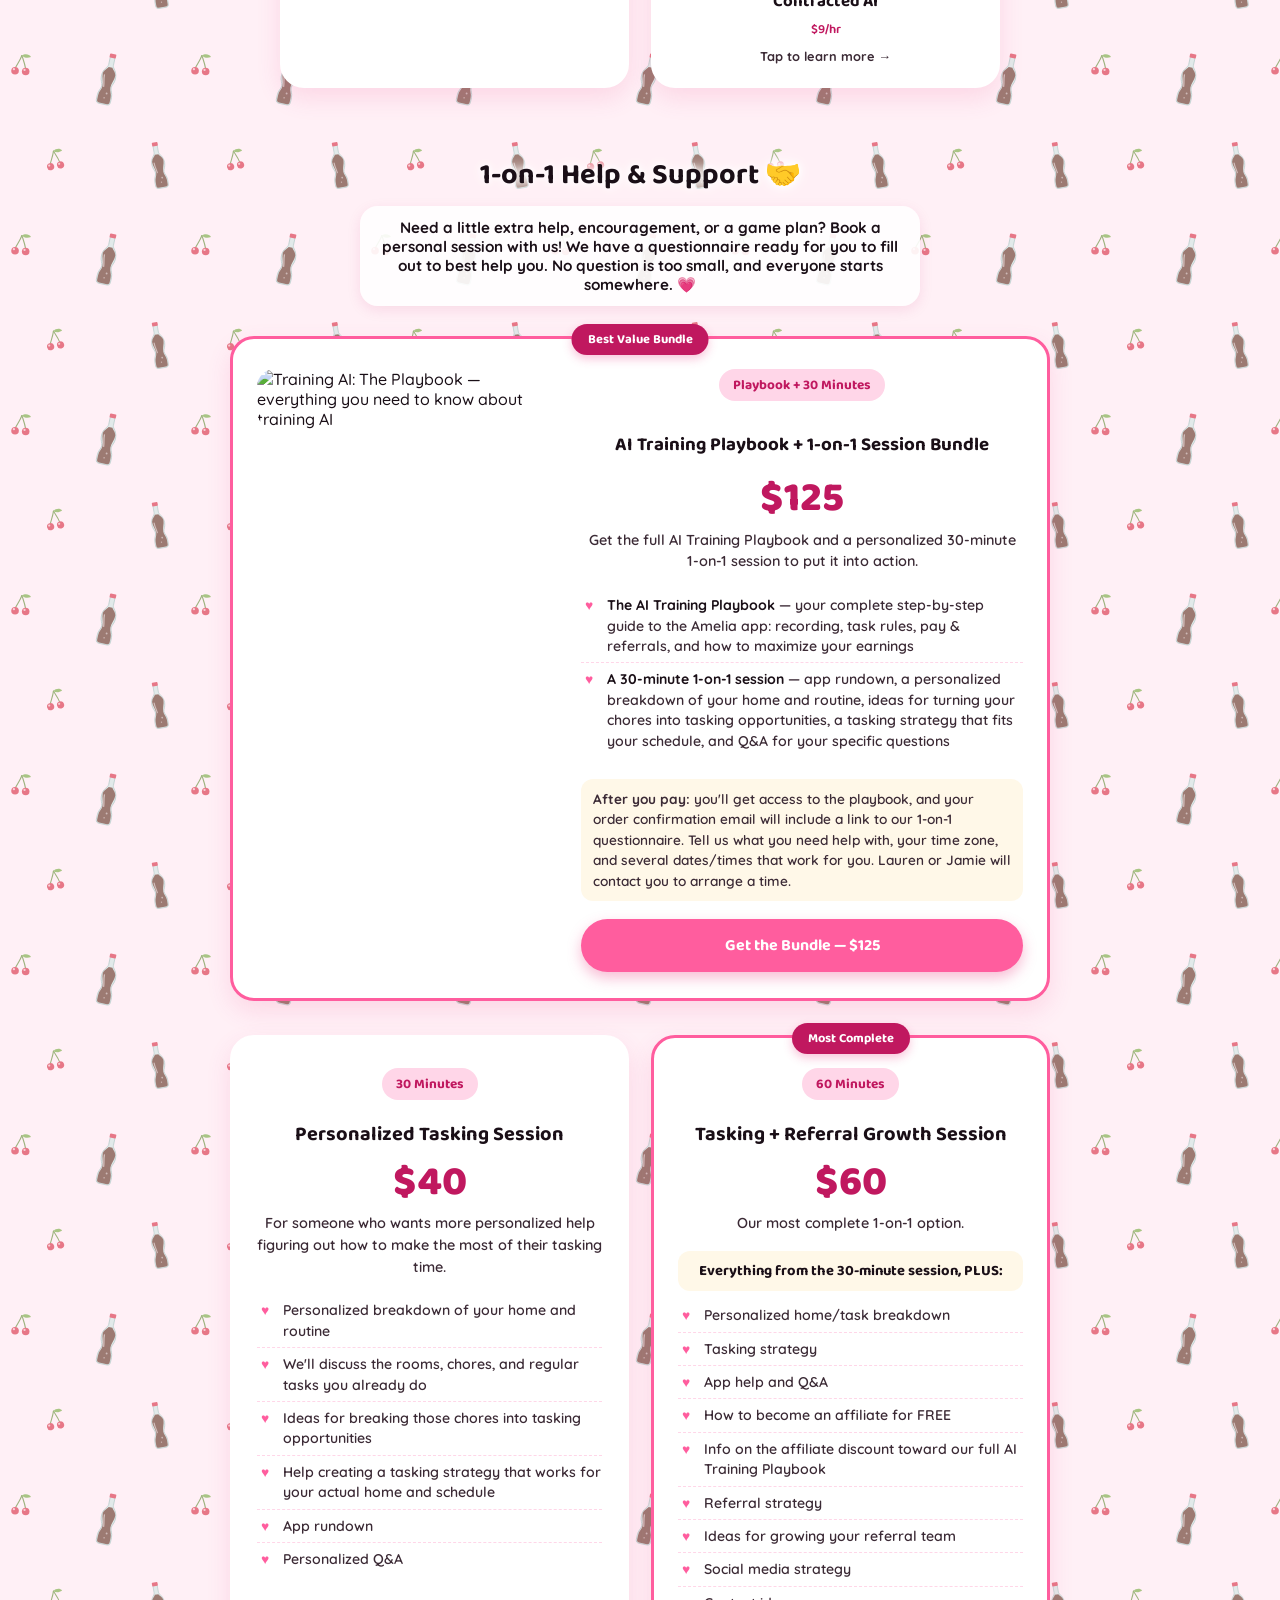
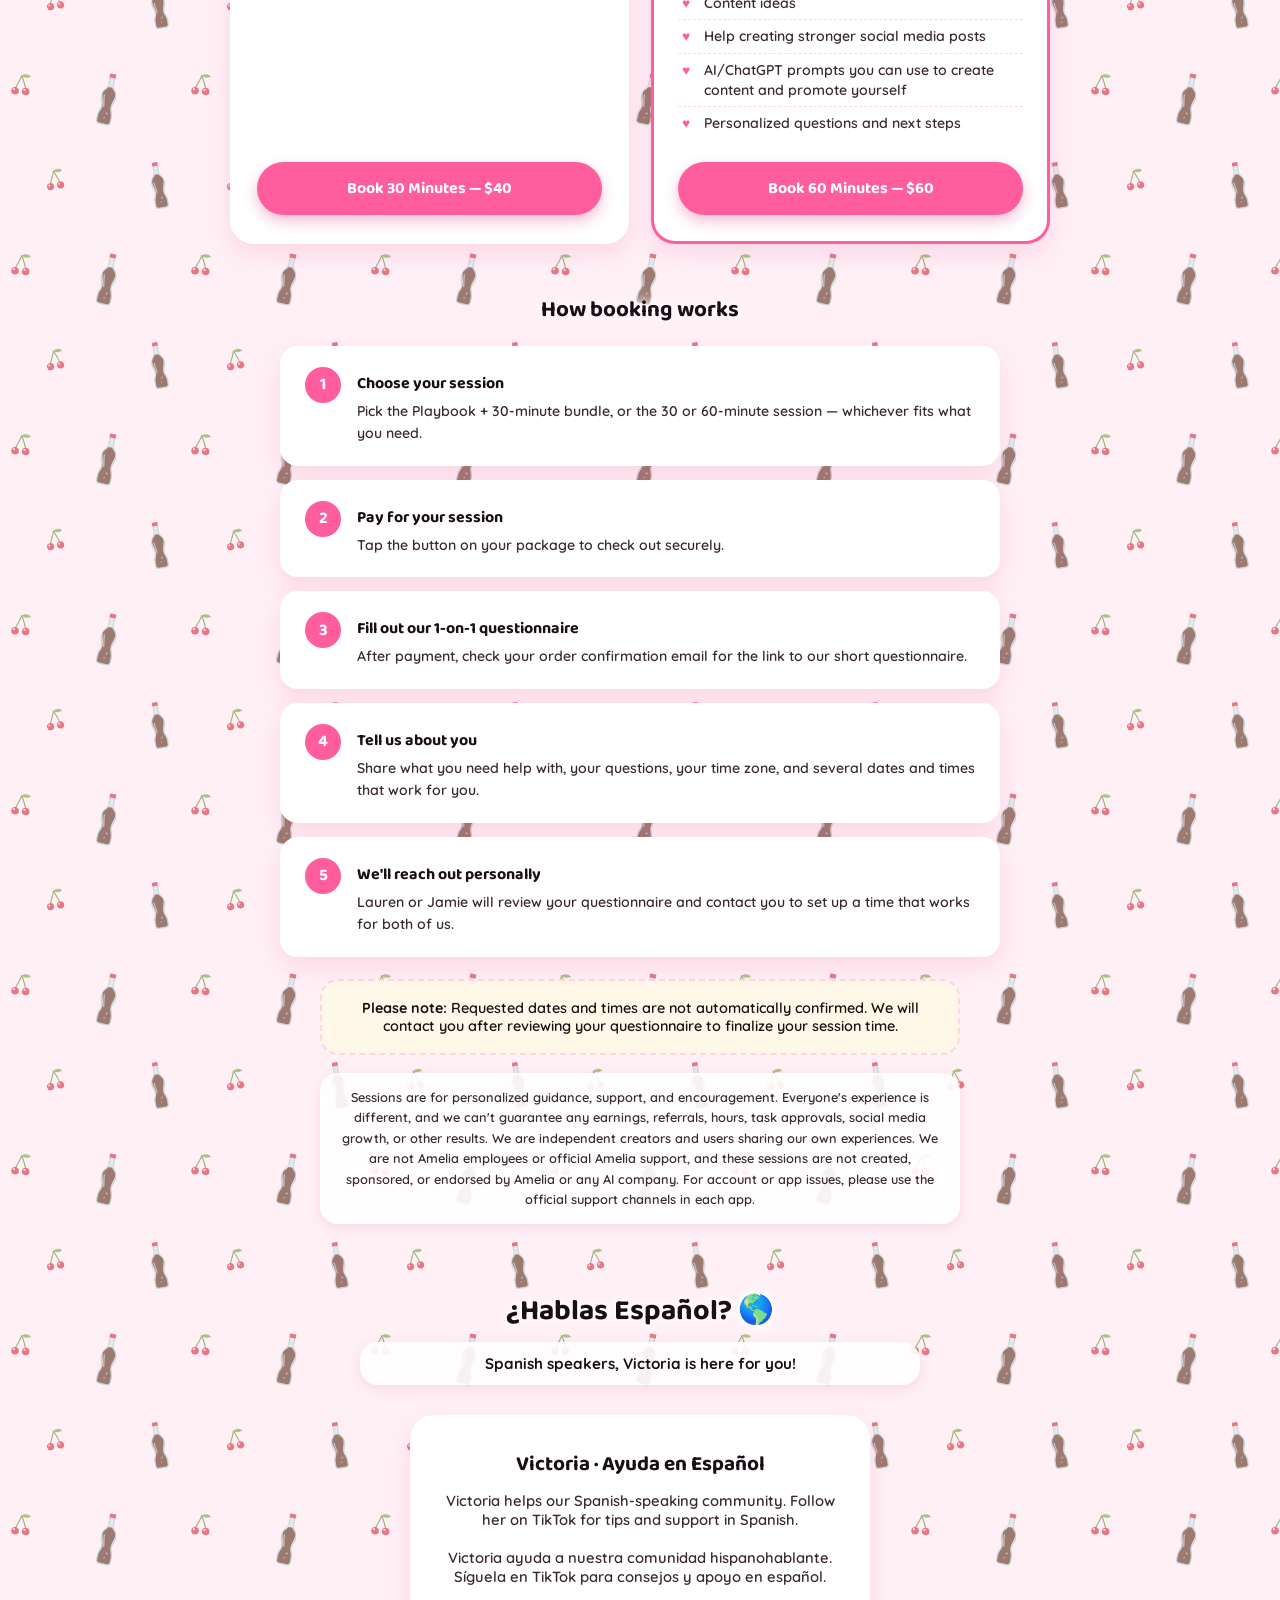
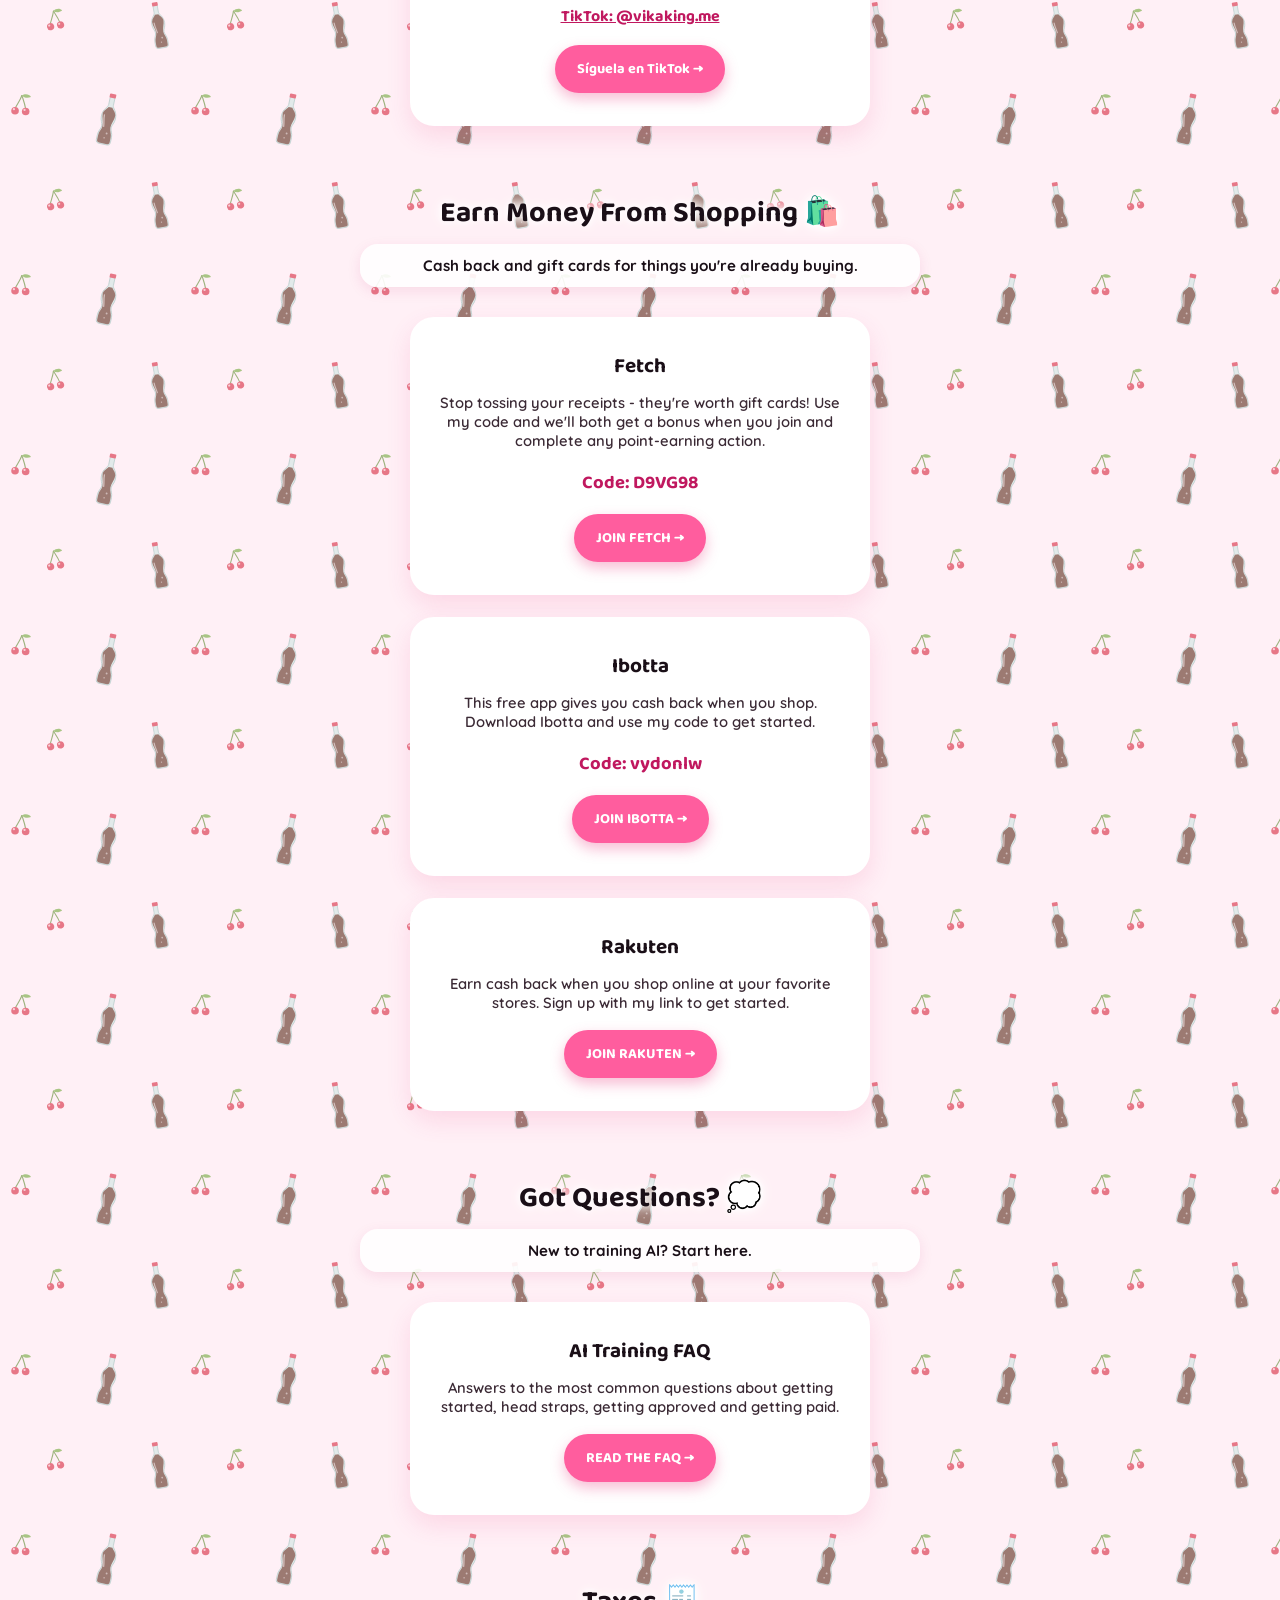
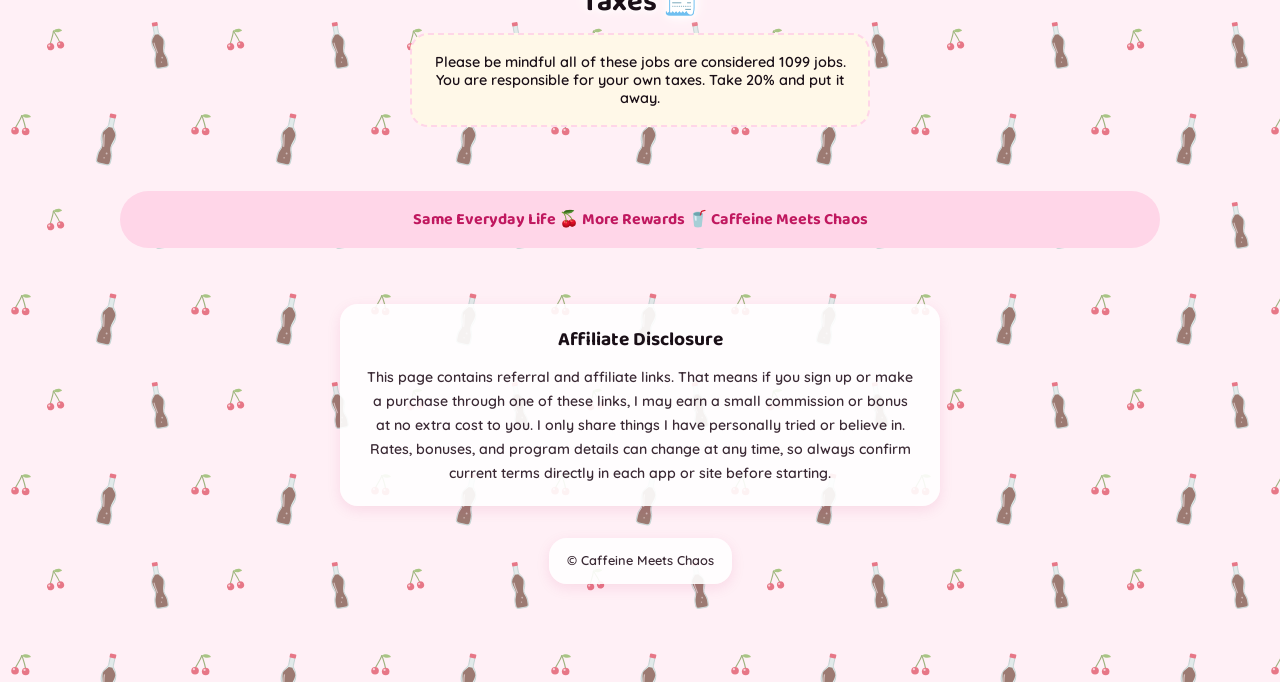
==== commit 8ffb93e8: "Update image source for 1-on-1 Help tile" ====
--- a/index.html
+++ b/index.html
@@ -69,7 +69,7 @@
     <section class="box" aria-labelledby="box-help">
       <h2 id="box-help"><span aria-hidden="true">🤝</span> Help &amp; Community</h2>
       <div class="tiles">
-        <a class="tile" href="#one-on-one"><img src="https://mamaneedscaffeine.github.io/caffeinatedmamas/session-30.jpg" alt="1-on-1 help session" loading="lazy"><span class="tile-body"><span class="tile-title">1-on-1 Help</span><span class="tile-sub">Personal sessions from $40</span></span></a>
+        <a class="tile" href="#one-on-one"><img src="1%20on%201%20help.png" alt="1 on 1 Help: personalized support" loading="lazy"><span class="tile-body"><span class="tile-title">1-on-1 Help</span><span class="tile-sub">Personal sessions from $40</span></span></a>
         <a class="tile" href="https://af.uppromote.com/zef9bq-ih/register" target="_blank" rel="noopener"><img src="https://mamaneedscaffeine.github.io/caffeinatedmamas/affiliate.jpg" alt="Become an affiliate and earn selling the playbook" loading="lazy"><span class="tile-body"><span class="tile-title">Become an Affiliate</span><span class="tile-sub">Earn selling the playbook</span></span></a>
         <a class="tile" href="#espanol"><svg class="tile-art" viewBox="0 0 200 200" role="img" aria-label="¿Hablas Español?"><rect width="200" height="200" fill="#FFD6E8"/><circle cx="100" cy="88" r="52" fill="#7EC8E3"/><path d="M70 58c10 4 14 14 26 12s14 10 6 18-20 2-24 12 6 18-2 24-20-4-24-14c-4-12 2-30 18-52z" fill="#6FA83A"/><path d="M118 50c8 6 22 6 26 18s-6 20-14 18-10 8-4 16 16 12 10 22c-18 6-30-10-26-26s-10-14-8-26 8-18 16-22z" fill="#6FA83A"/><circle cx="100" cy="88" r="52" fill="none" stroke="#C0185F" stroke-width="4"/><text x="100" y="172" text-anchor="middle" font-family="Baloo 2, Quicksand, sans-serif" font-weight="800" font-size="24" fill="#C0185F">¿Hablas Español?</text></svg><span class="tile-body"><span class="tile-title">Habla Español</span><span class="tile-sub">Victoria can help</span></span></a>
       </div>
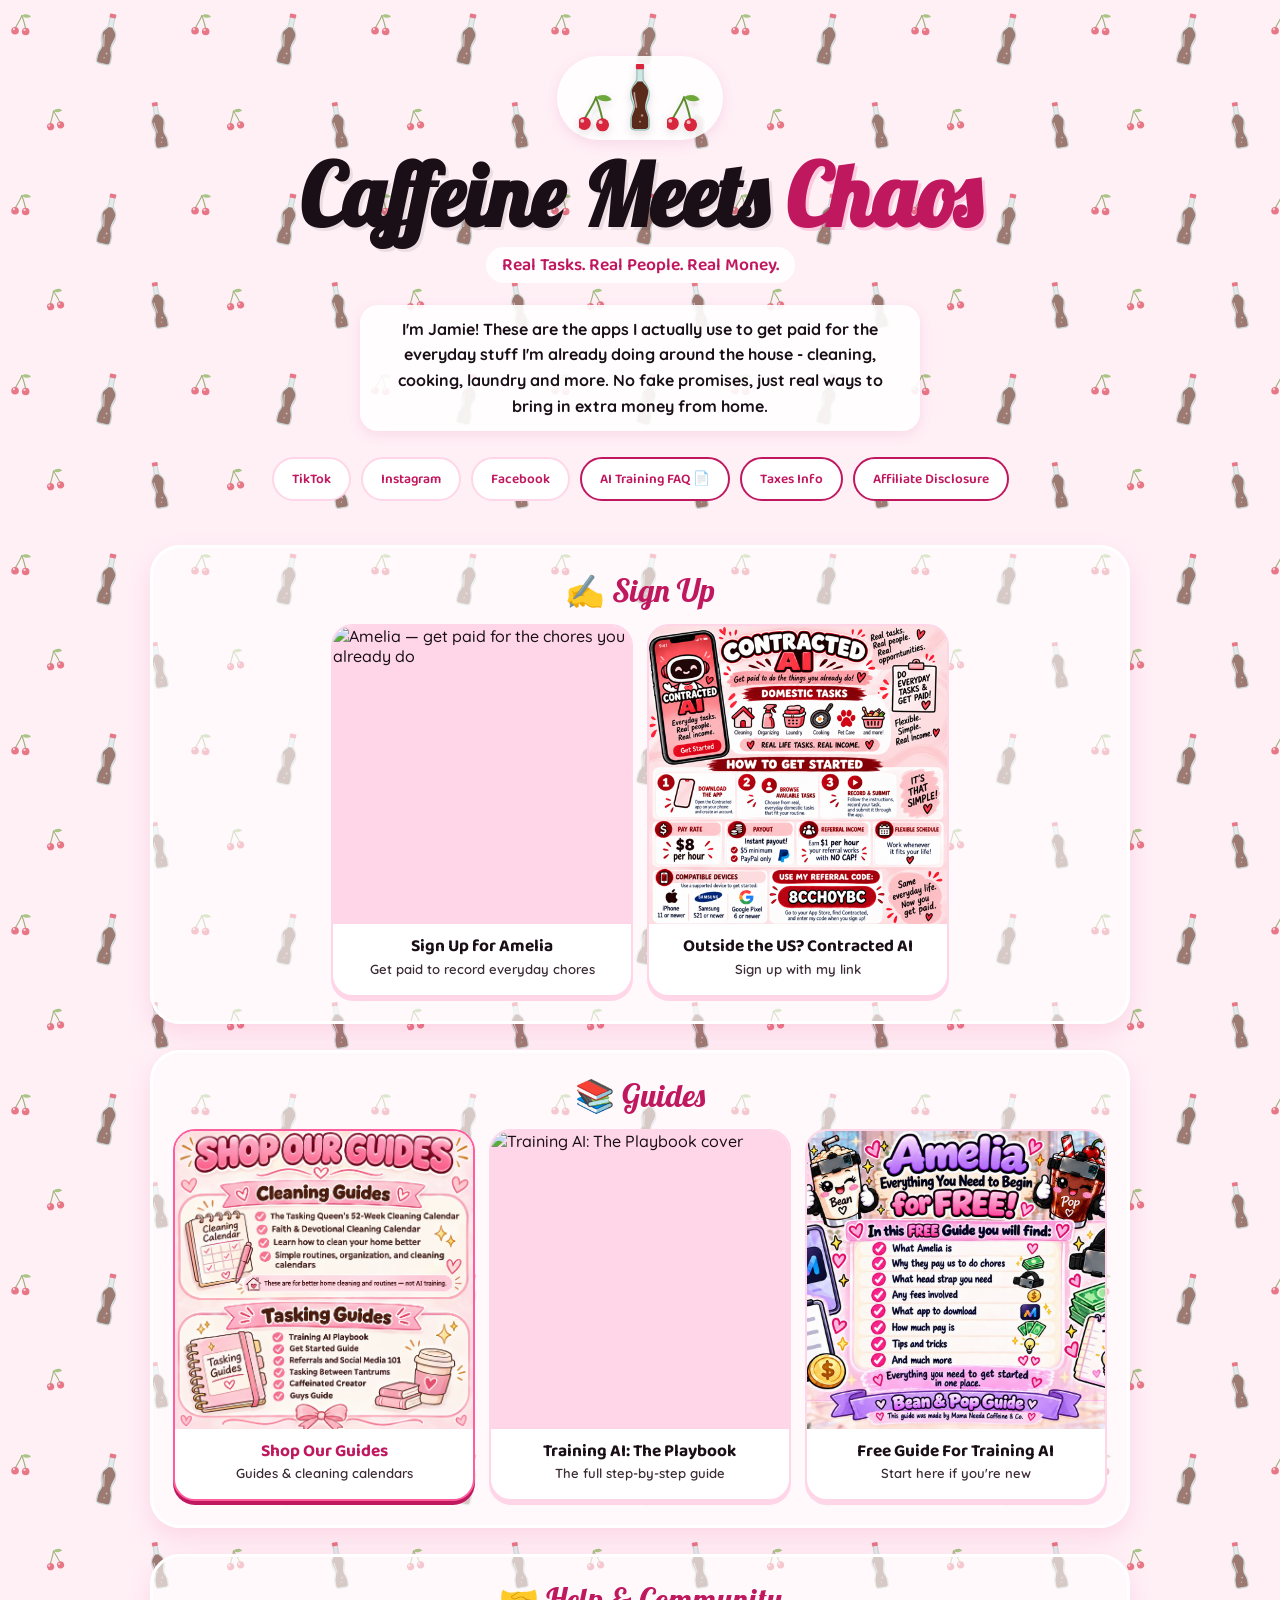
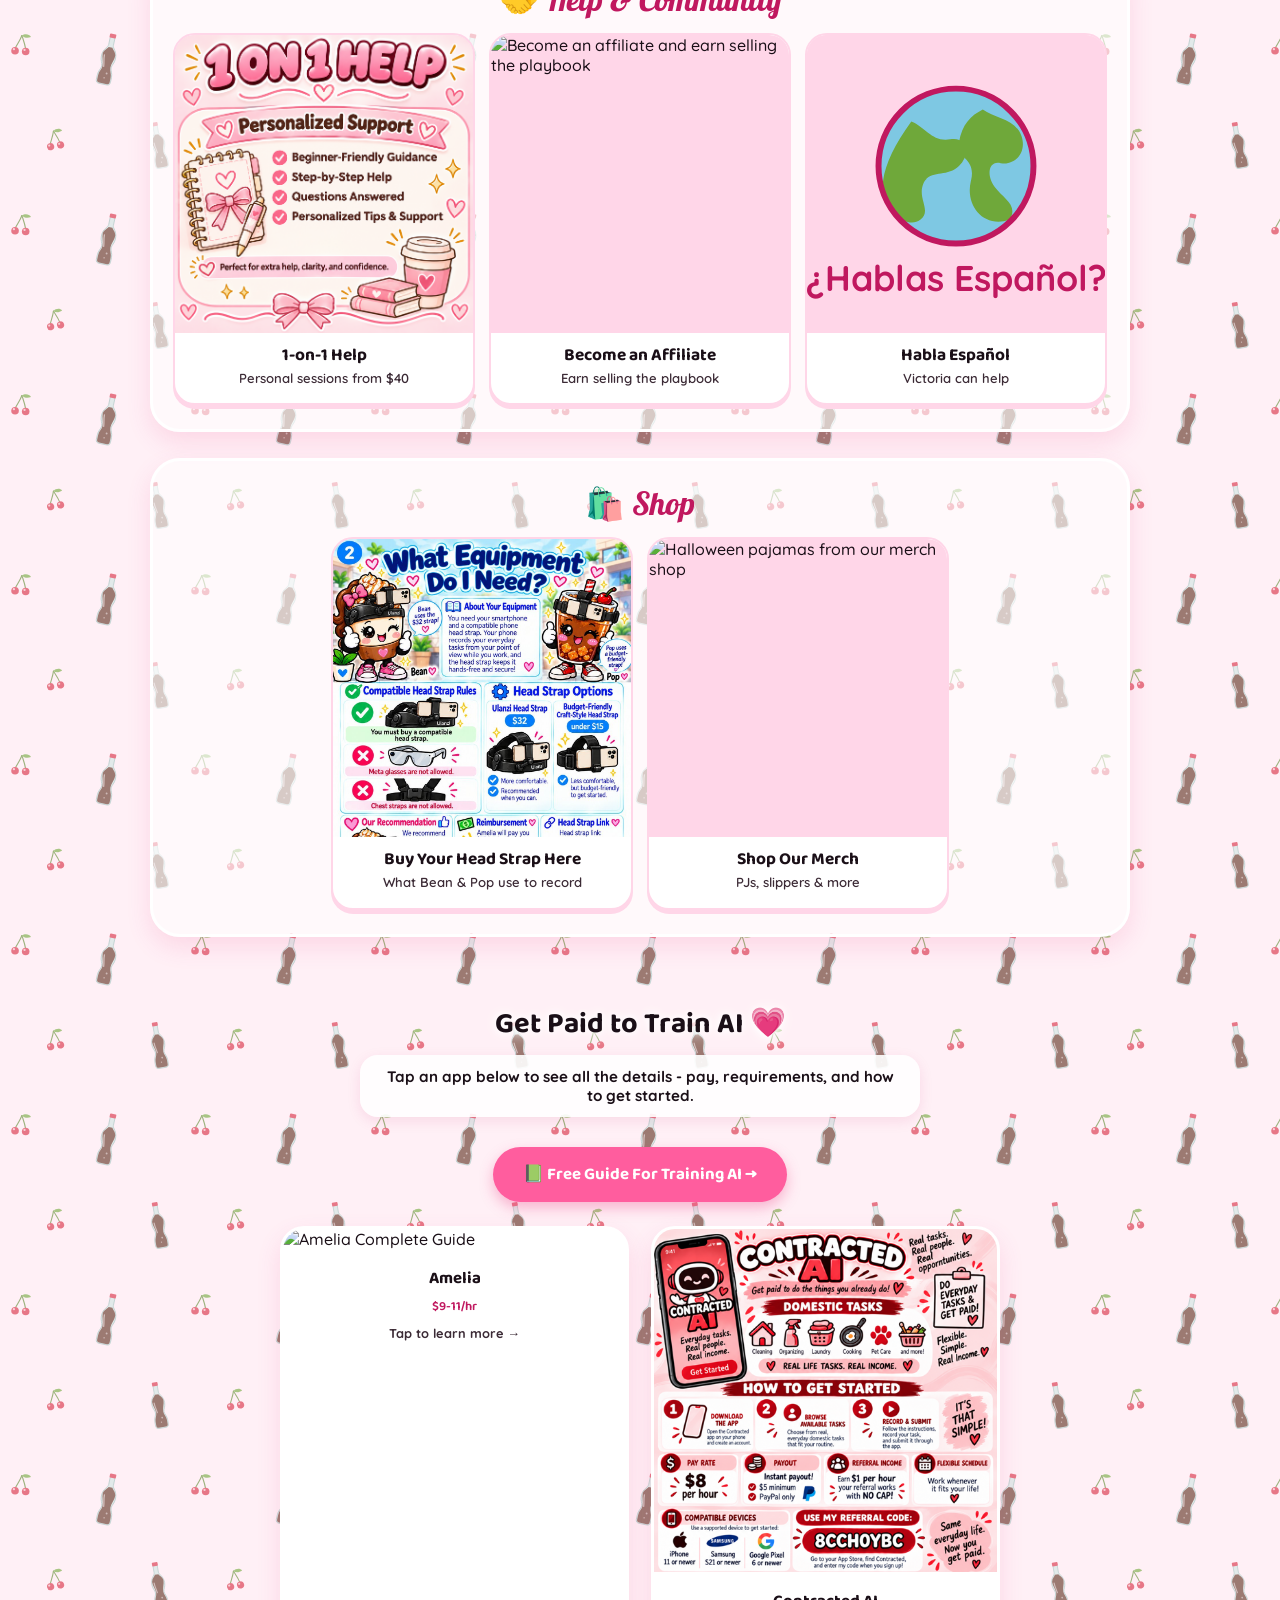
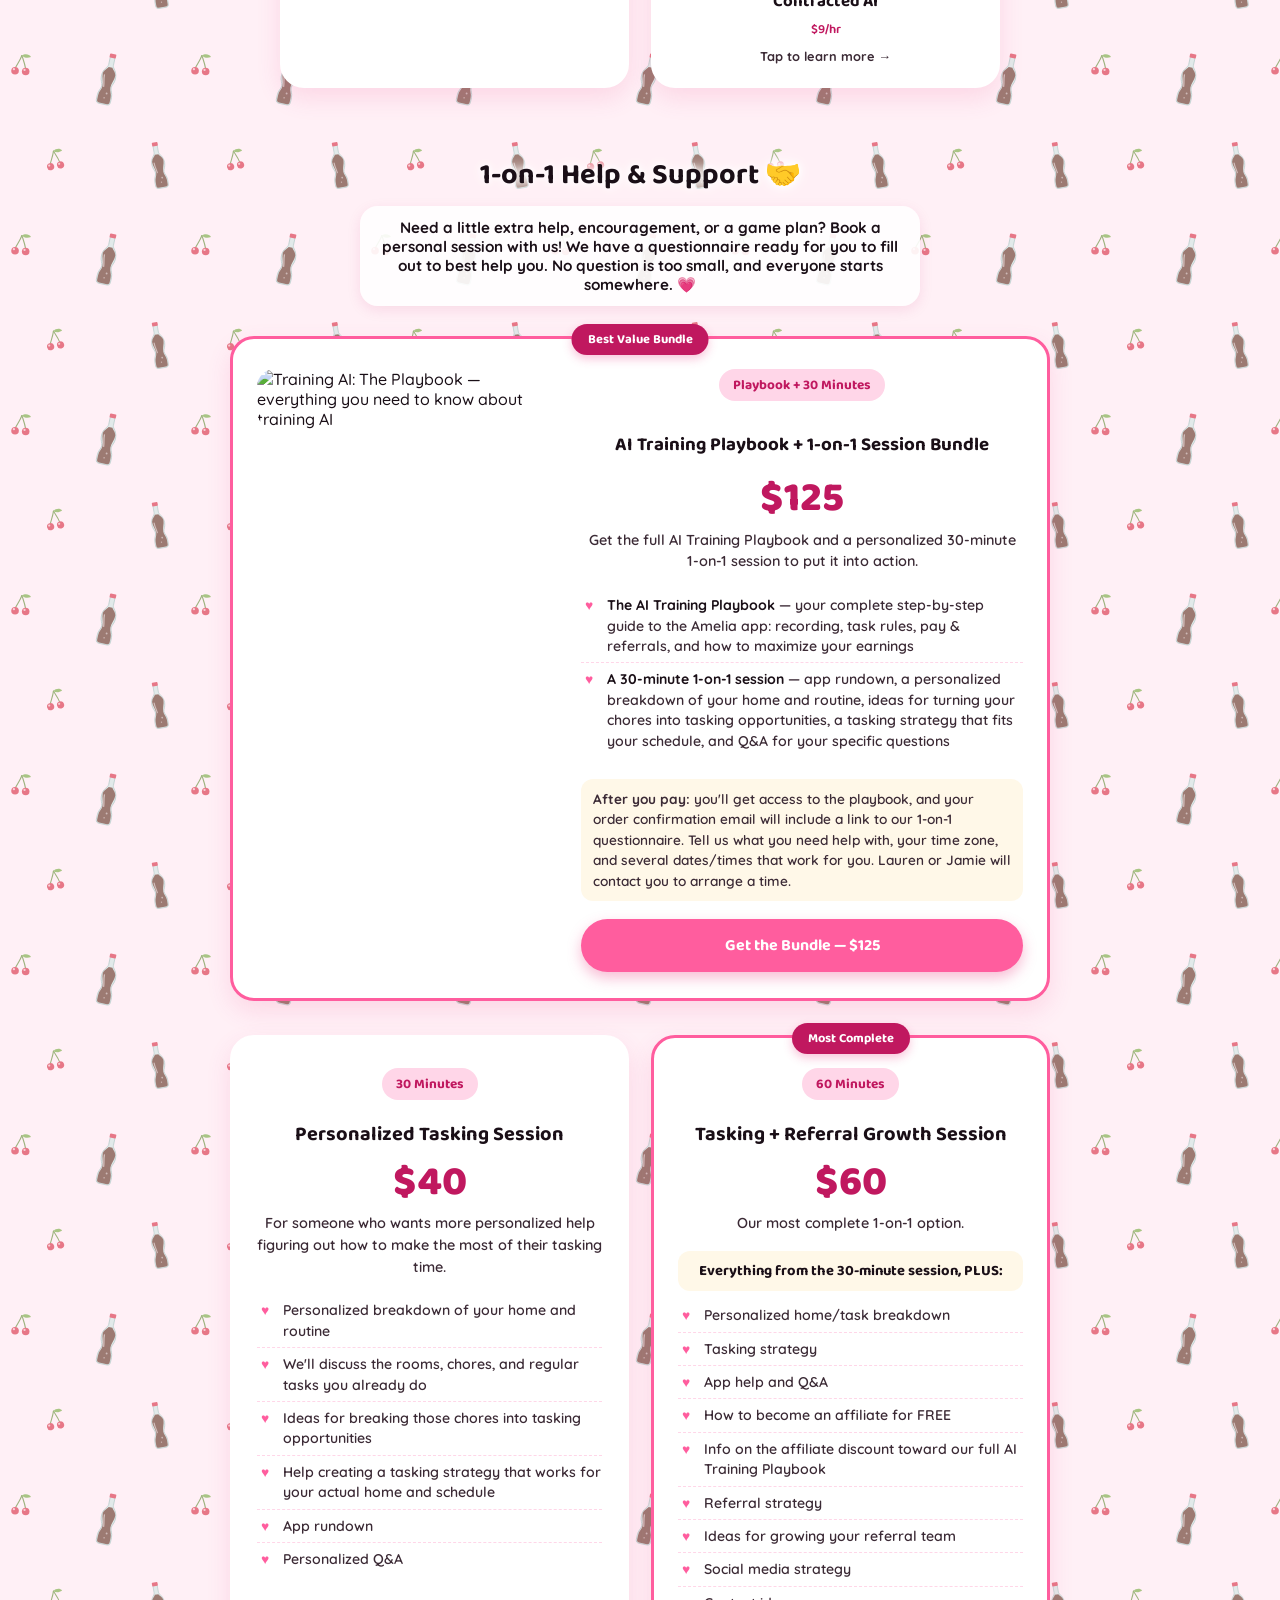
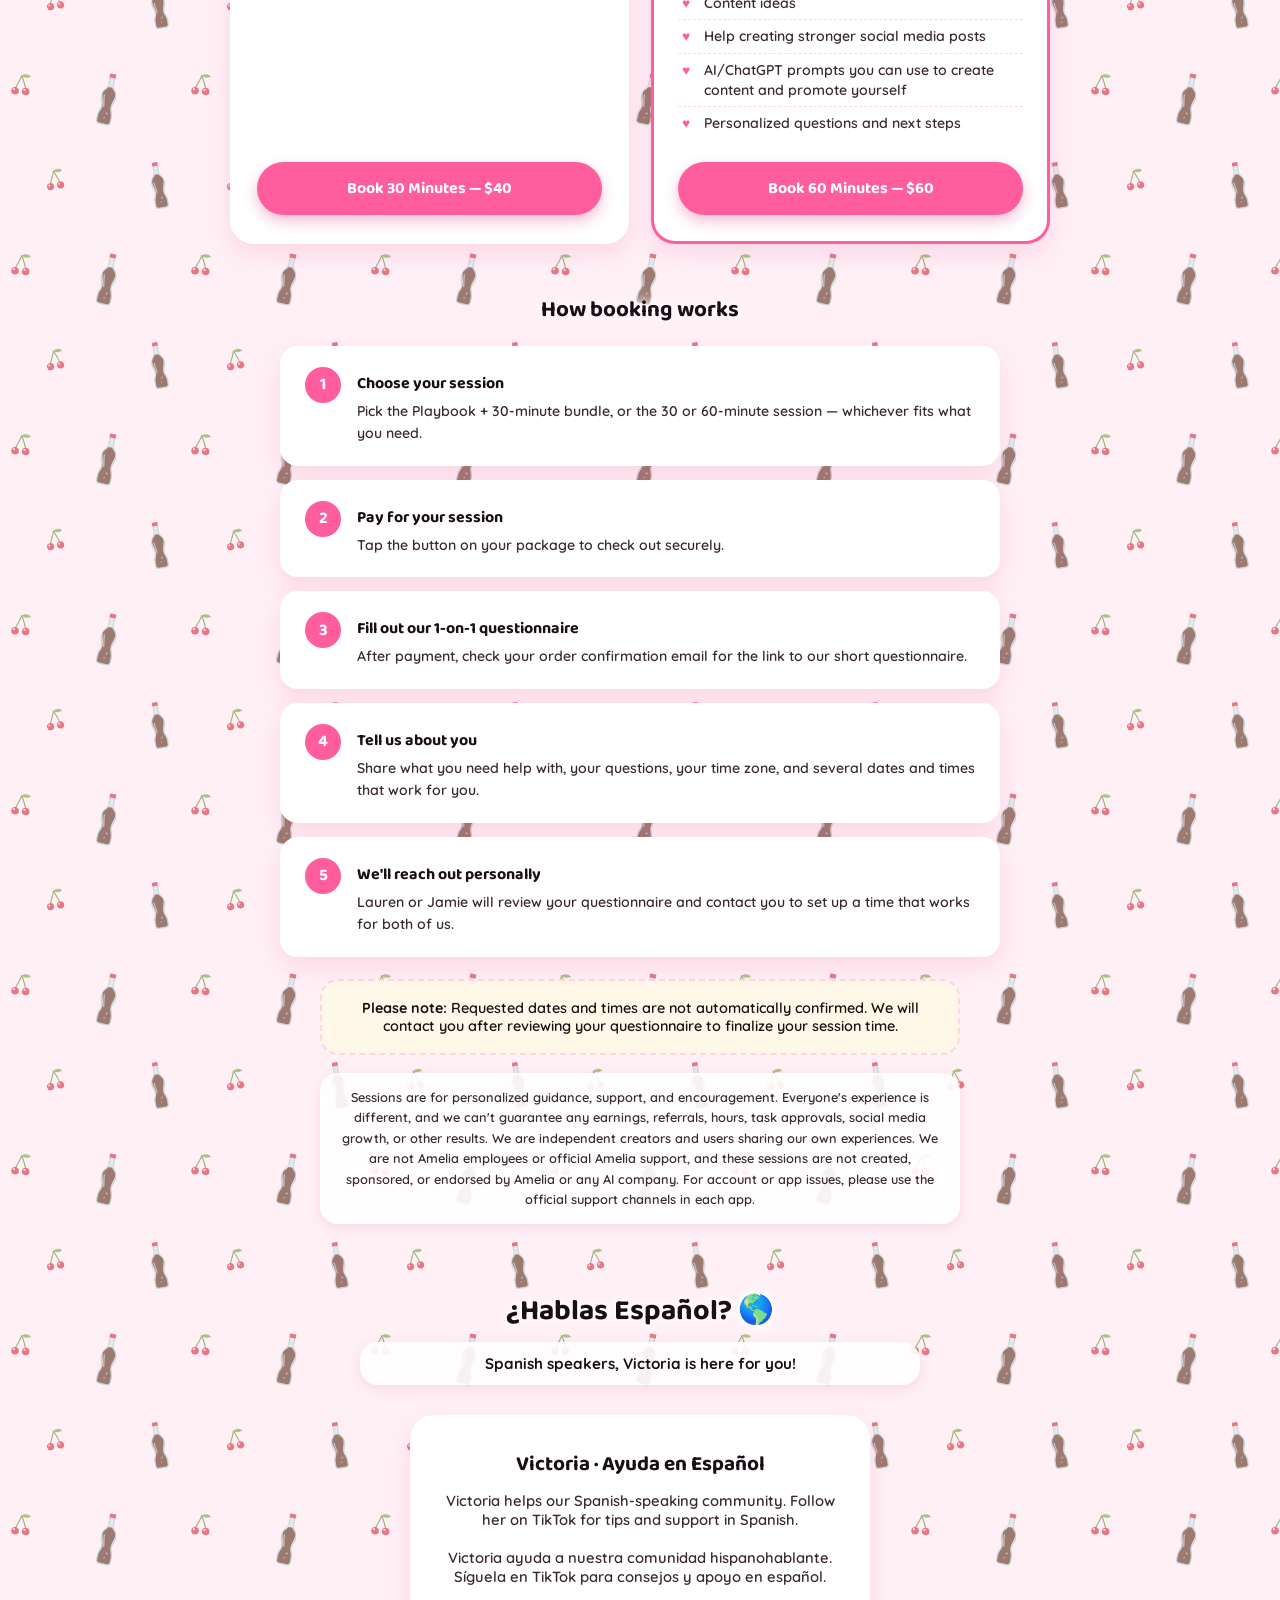
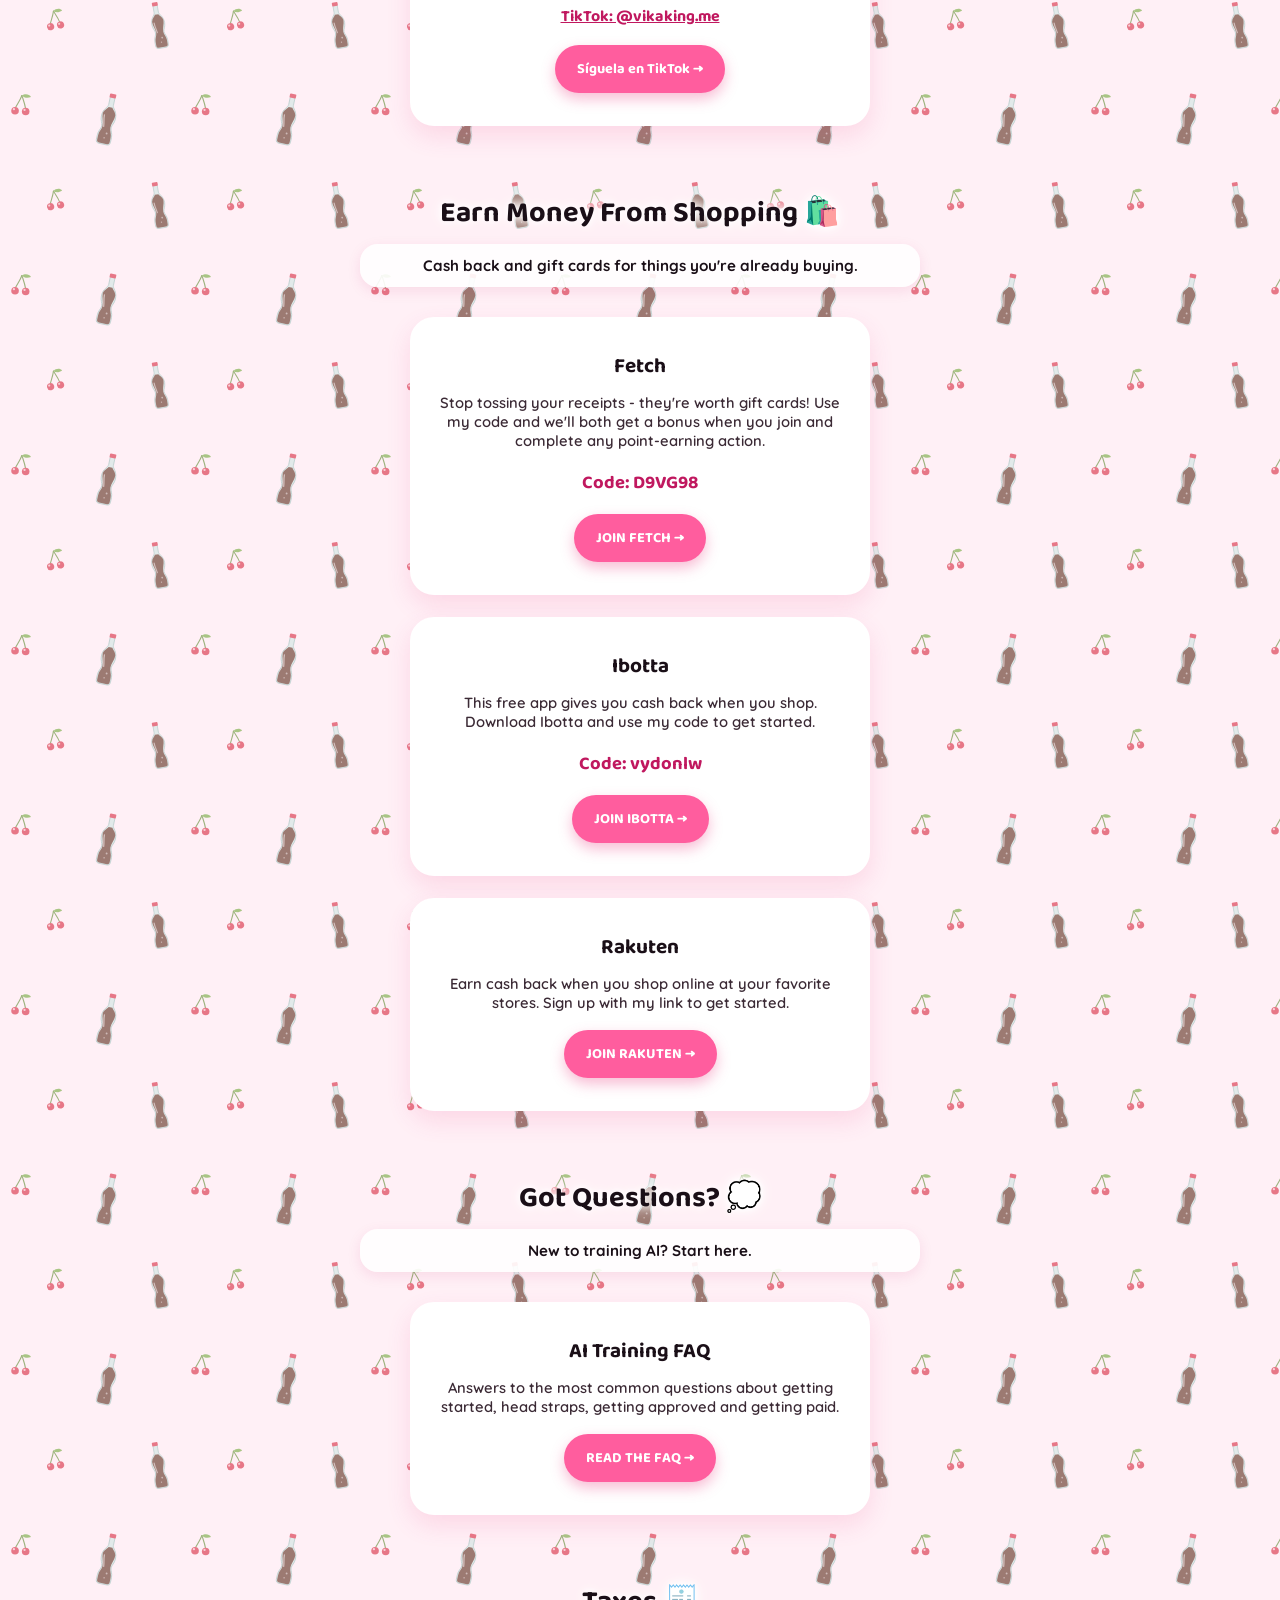
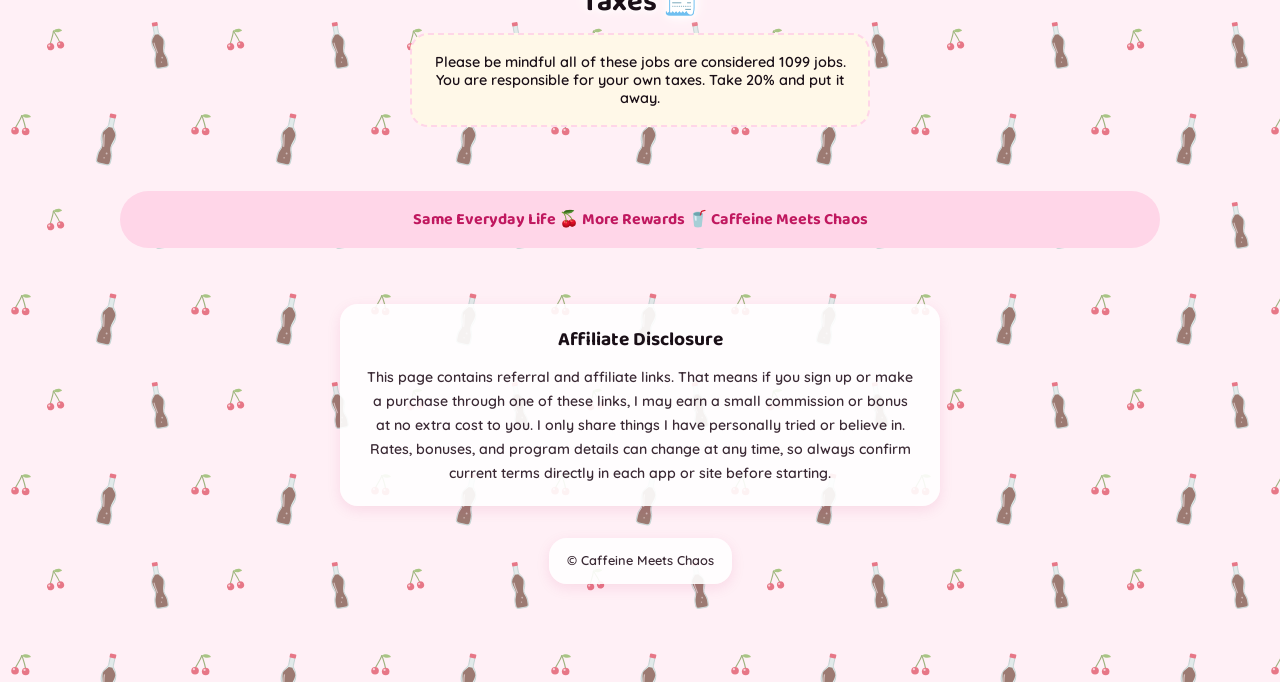
==== commit 4cae8439: "Update hourly rate for Amelia in index.html" ====
--- a/index.html
+++ b/index.html
@@ -92,7 +92,7 @@
       <img src="https://cdn.shopify.com/s/files/1/1002/6323/1779/files/amelia-complete-guide-jamie.png?v=1792120850" alt="Amelia Complete Guide">
       <div class="sub-body">
         <h4>Amelia</h4>
-        <span class="code">$10-11/hr</span>
+        <span class="code">$9-11/hr</span>
         <span class="tap-note">Tap to learn more →</span>
       </div>
     </a>
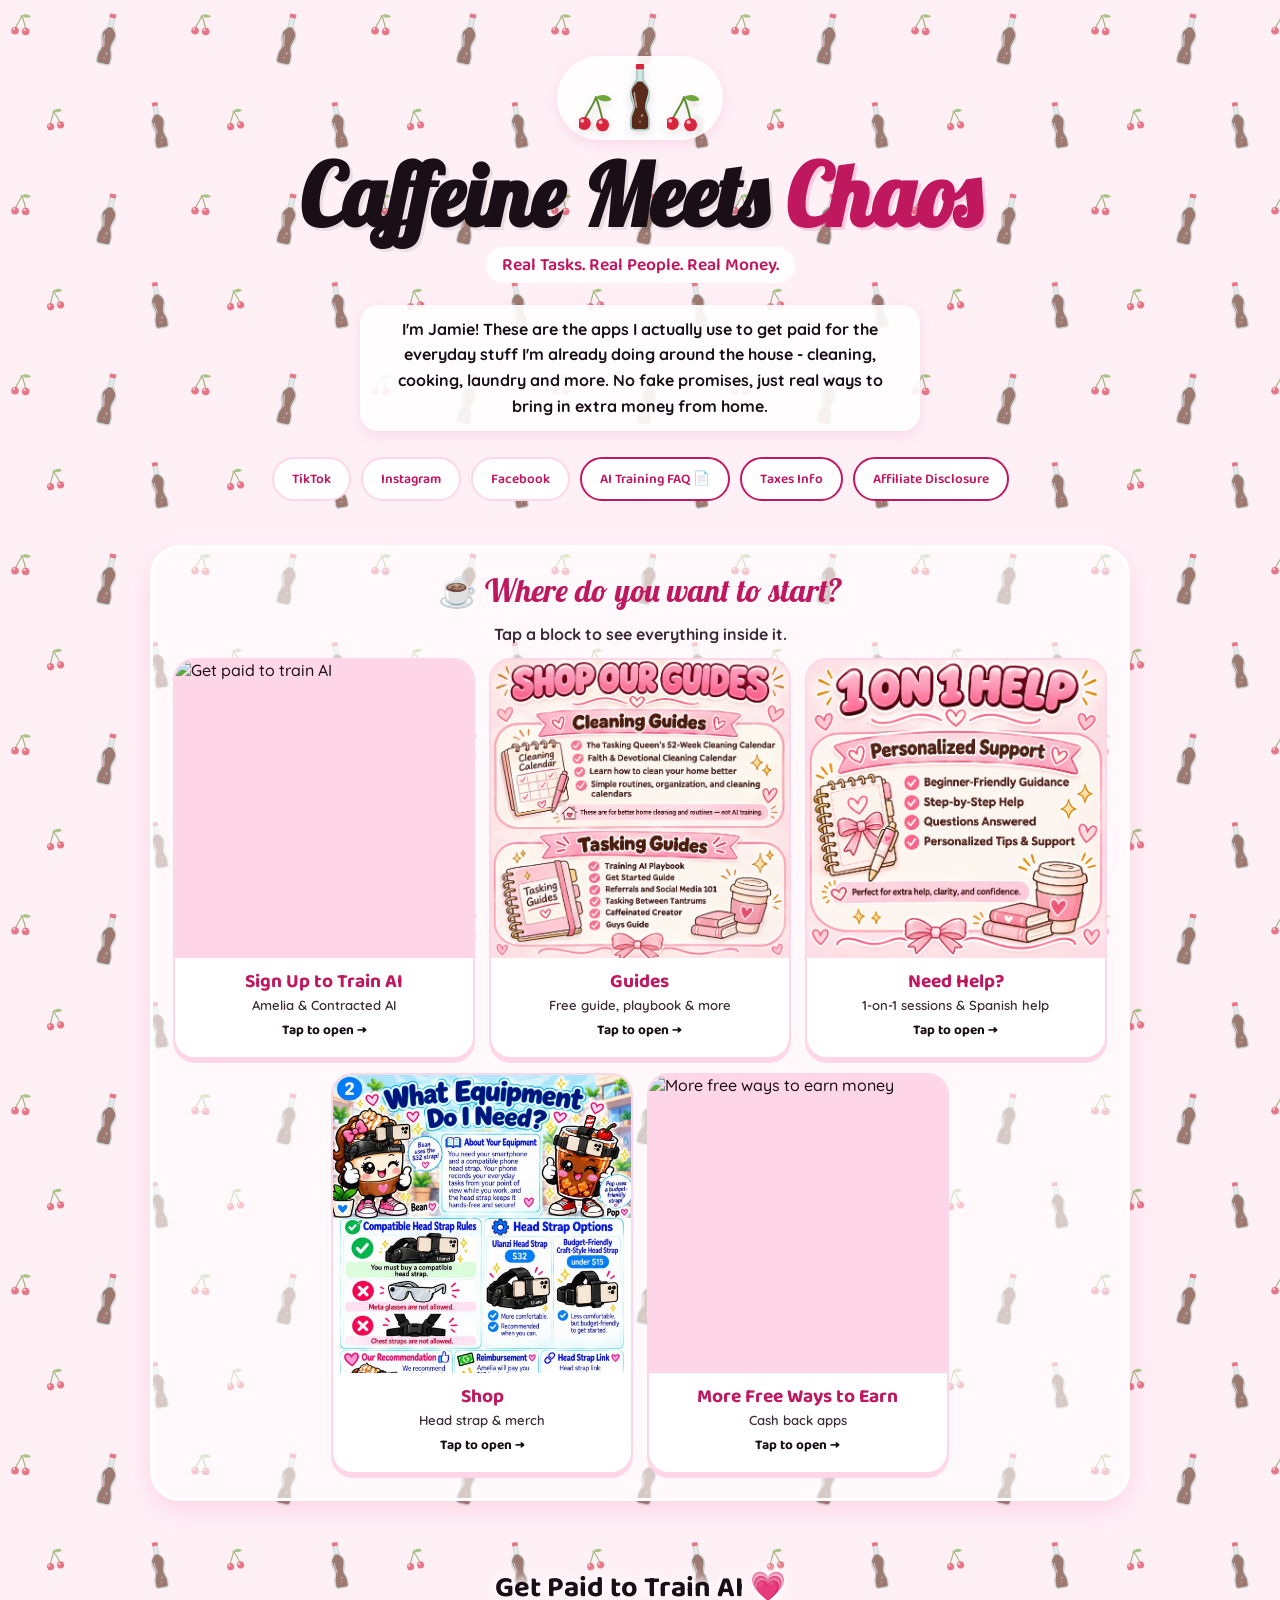
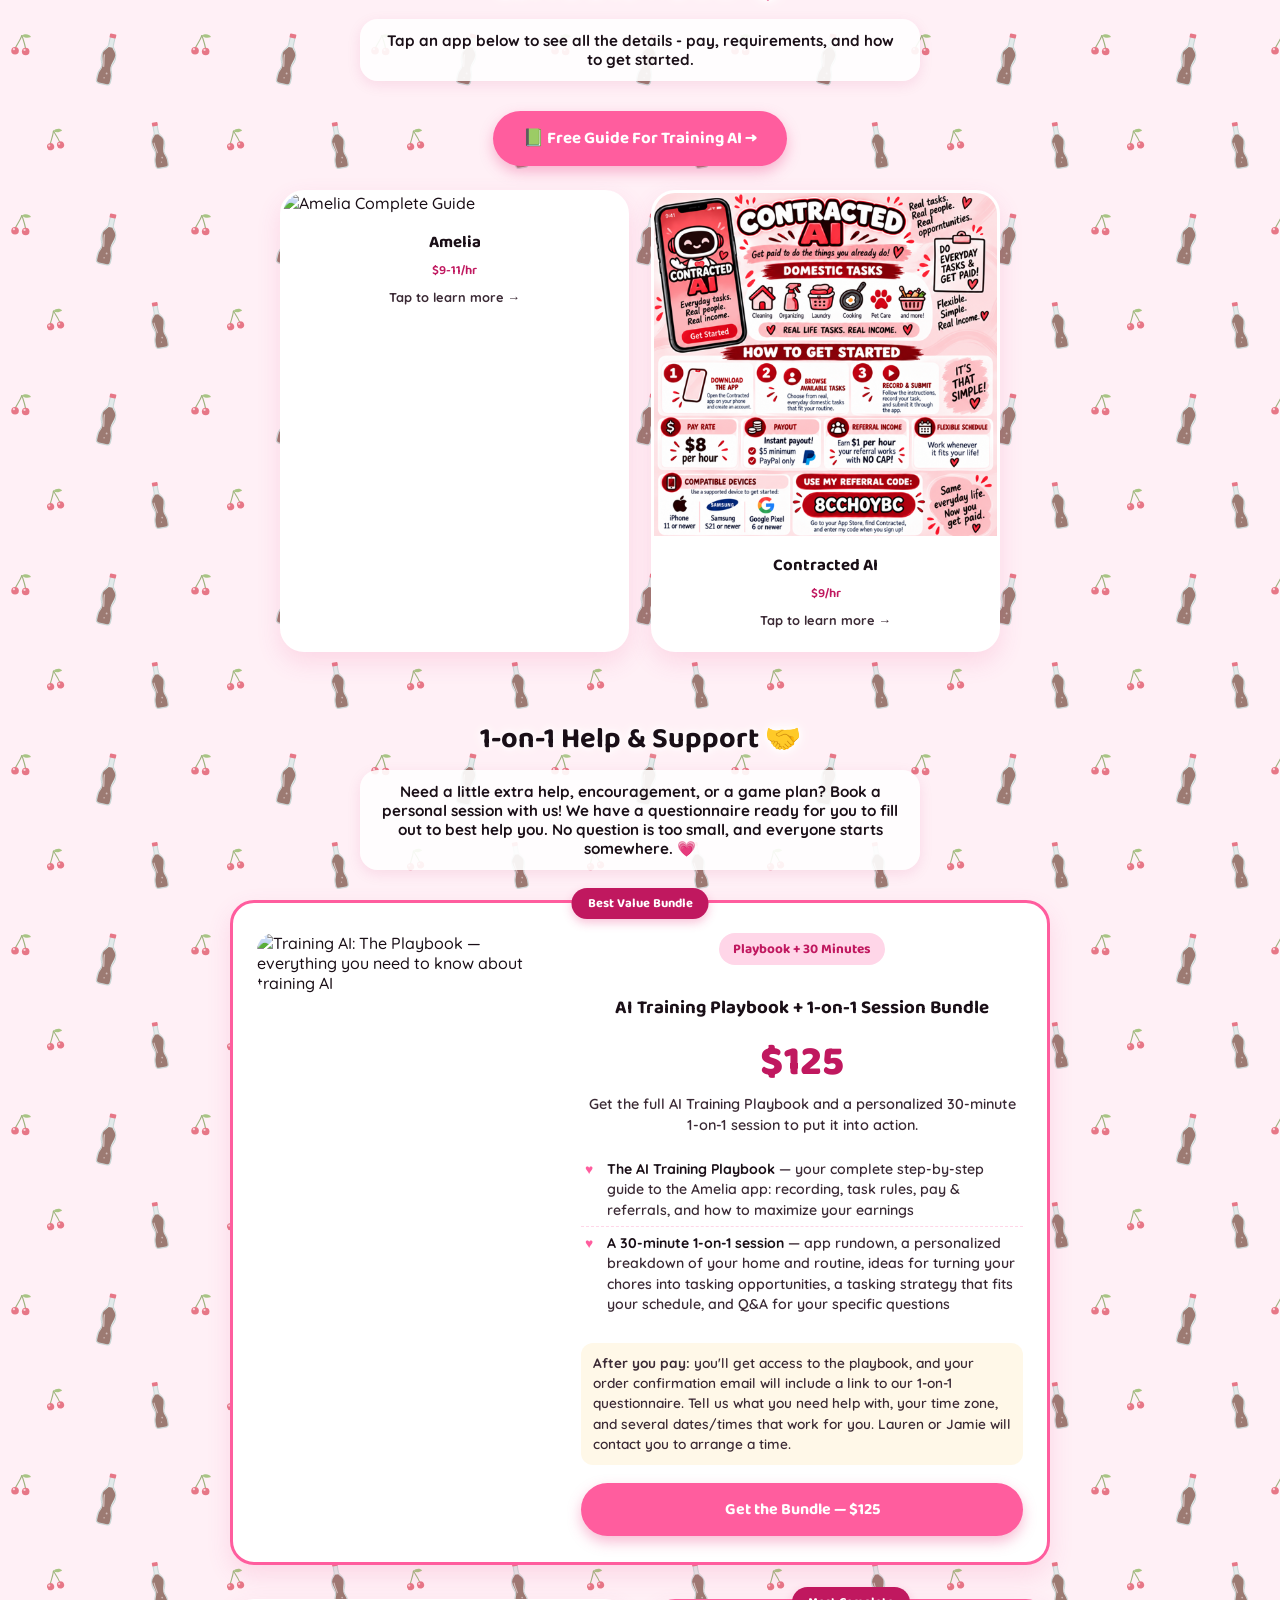
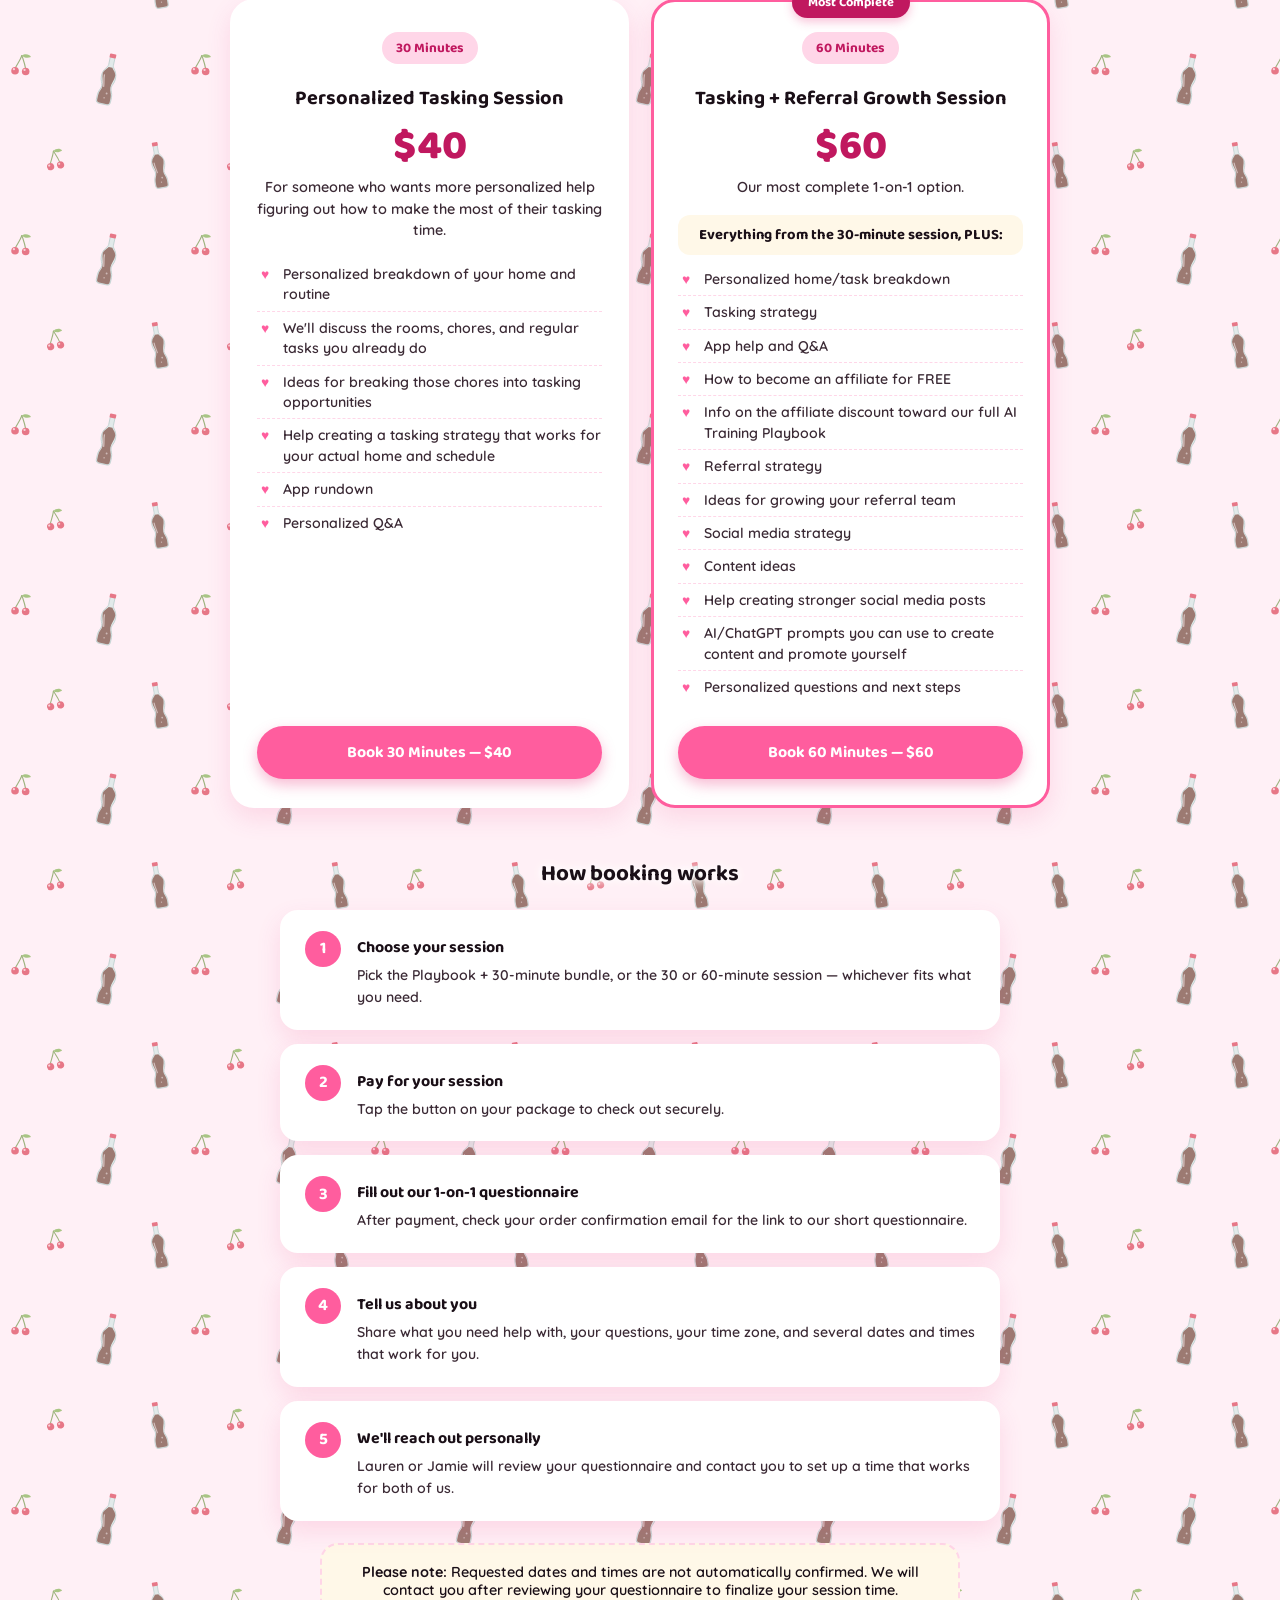
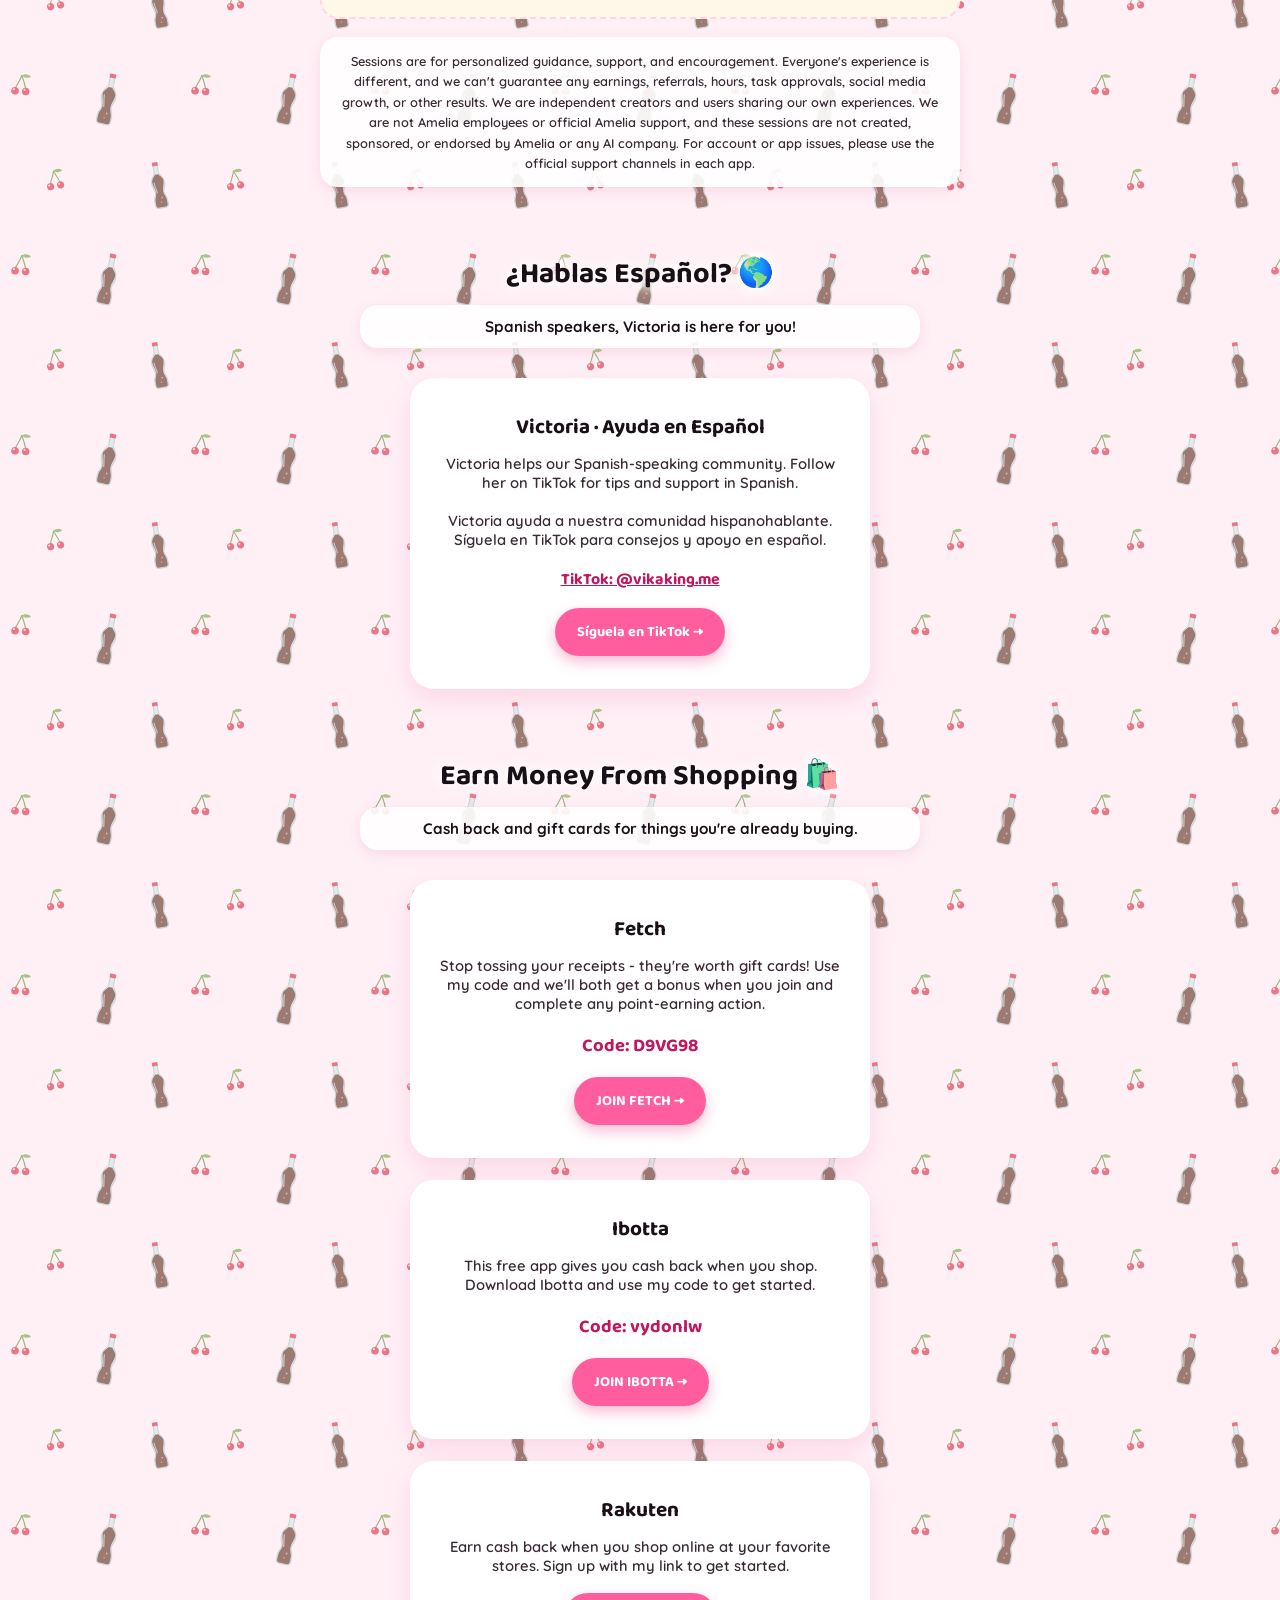
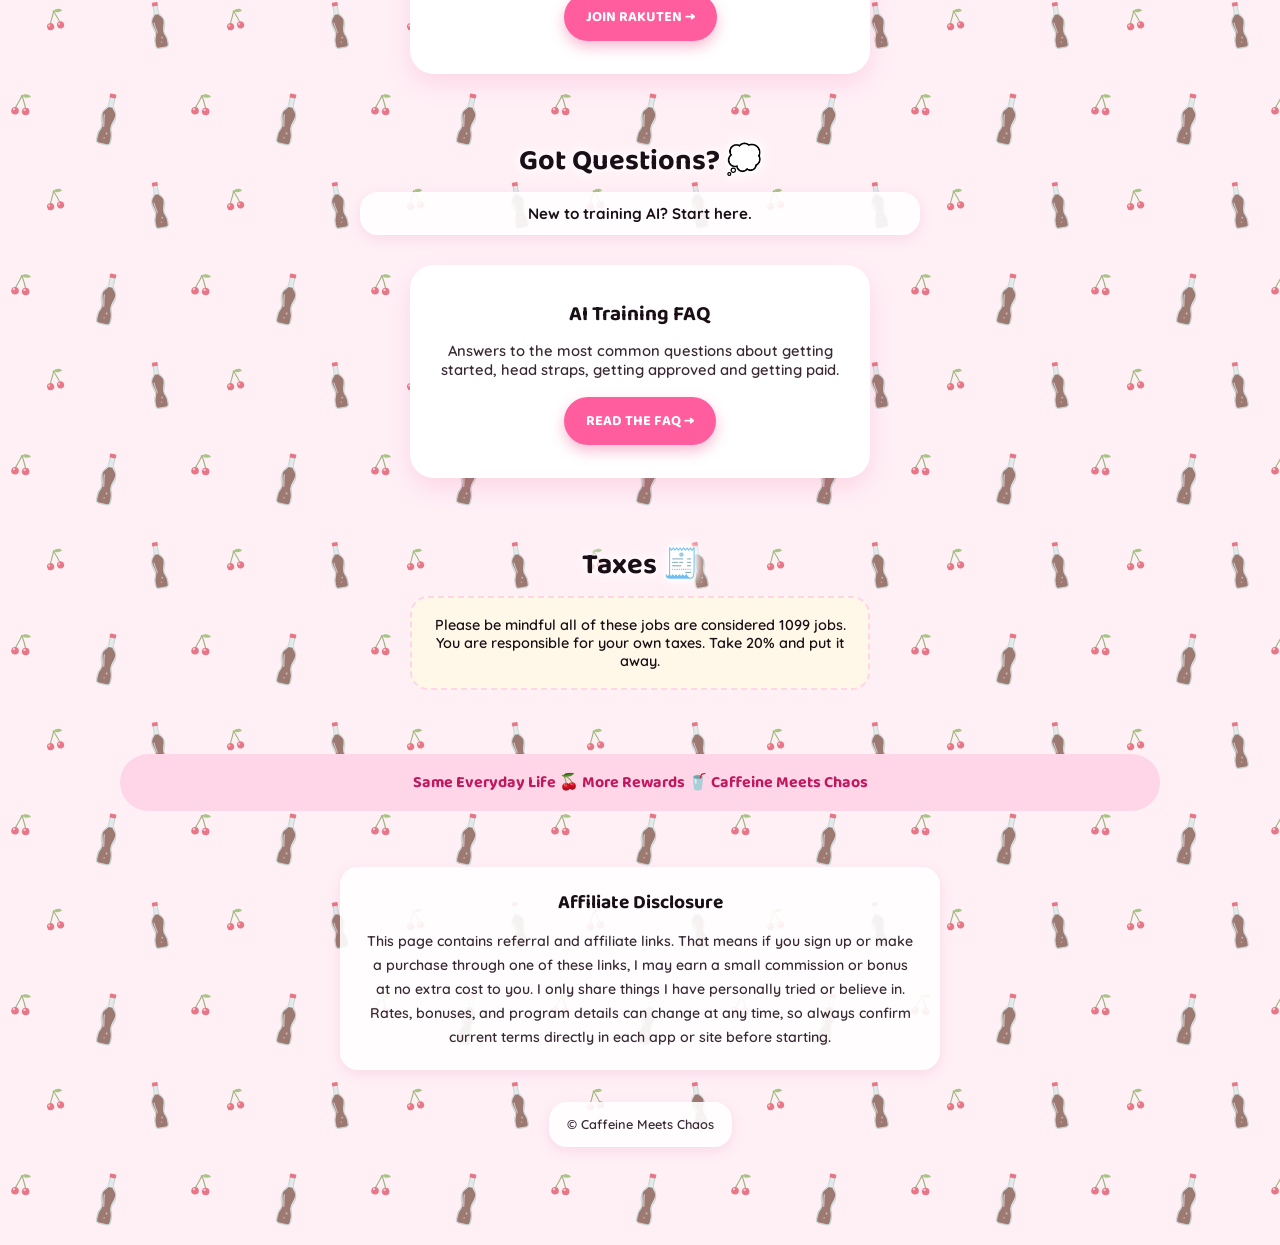
==== commit 7f3525f7: "Enhance index.html with new sections and styles Added new sections for AI training, guides, and earn" ====
--- a/index.html
+++ b/index.html
@@ -24,6 +24,20 @@
 .tile-featured .tile-title{color:var(--pink-hot-deep);}
 @media (max-width:600px){.box{padding:18px 10px 20px;}.tiles{gap:8px;}.tile{flex-basis:calc((100% - 16px)/3);border-radius:14px;}.tile-body{padding:8px 6px 10px;}.tile-title{font-size:.8rem;}.tile-sub{display:none;}.box h2{font-size:1.6rem;}}
 @media (prefers-reduced-motion:reduce){.tile{transition:none;}}
+.tiles-4 .tile{flex-basis:calc((100% - 42px)/4);}
+.hub-lead{margin:0;text-align:center;font-weight:700;color:var(--ink-soft);}
+.hub .tile-title{font-size:1.2rem;color:var(--pink-hot-deep);}
+.hub .tile-cta{font-family:'Baloo 2',cursive;font-weight:700;font-size:.85rem;color:var(--ink);}
+.panel{display:none;scroll-margin-top:16px;}
+.panel:target{display:flex;}
+.panel:target h2{animation:panelIn .35s ease;}
+@keyframes panelIn{from{opacity:.3;transform:translateY(6px);}to{opacity:1;transform:none;}}
+.panel-note{margin:0;text-align:center;font-weight:600;font-size:.92rem;color:var(--ink-soft);}
+.back-row{display:flex;justify-content:center;}
+.chip{padding:8px 16px;border-radius:100px;background:#fff;border:2px solid var(--pink-soft);font-family:'Baloo 2',cursive;font-weight:600;font-size:.88rem;color:var(--pink-hot-deep);text-decoration:none;}
+.chip:hover{background:var(--pink-soft);}
+@media (max-width:600px){.tiles-4 .tile{flex-basis:calc((100% - 8px)/2);}.hub .tile-title{font-size:.85rem;}.hub .tile-cta{display:none;}}
+@media (prefers-reduced-motion:reduce){.panel:target h2{animation:none;}}
 </style>
 </head>
 <body>
@@ -49,39 +63,69 @@
   </section>
 
   <div class="boxes">
-    <section class="box" aria-labelledby="box-signup">
-      <h2 id="box-signup"><span aria-hidden="true">✍️</span> Sign Up</h2>
-      <div class="tiles">
-        <a class="tile" href="https://app.ameliachores.com/onboarding?ref=AAAAC8MEDELP" target="_blank" rel="noopener"><img src="https://cdn.shopify.com/s/files/1/1002/6323/1779/files/amelia-complete-guide-jamie.png?v=1792120850" alt="Amelia — get paid for the chores you already do" loading="lazy"><span class="tile-body"><span class="tile-title">Sign Up for Amelia</span><span class="tile-sub">Get paid to record everyday chores</span></span></a>
-        <a class="tile" href="https://contracted.ai/interview/4?ref=9PKQ6UMA" target="_blank" rel="noopener"><img src="contracted-ai.png" alt="Contracted AI" loading="lazy"><span class="tile-body"><span class="tile-title">Outside the US? Contracted AI</span><span class="tile-sub">Sign up with my link</span></span></a>
-      </div>
-    </section>
-
-    <section class="box" aria-labelledby="box-guides">
-      <h2 id="box-guides"><span aria-hidden="true">📚</span> Guides</h2>
-      <div class="tiles">
+  <section class="box hub" id="start" aria-labelledby="start-title">
+    <h2 id="start-title"><span aria-hidden="true">☕</span> Where do you want to start?</h2>
+    <p class="hub-lead">Tap a block to see everything inside it.</p>
+    <div class="tiles">
+        <a class="tile" href="#train"><img src="https://mamaneedscaffeine.github.io/train-ai-banner.png" alt="Get paid to train AI" loading="lazy"><span class="tile-body"><span class="tile-title">Sign Up to Train AI</span><span class="tile-sub">Amelia &amp; Contracted AI</span><span class="tile-cta">Tap to open →</span></span></a>
+        <a class="tile" href="#guides"><img src="Guides.png" alt="Shop Our Guides: cleaning guides and tasking guides" loading="lazy"><span class="tile-body"><span class="tile-title">Guides</span><span class="tile-sub">Free guide, playbook &amp; more</span><span class="tile-cta">Tap to open →</span></span></a>
+        <a class="tile" href="#help"><img src="1%20on%201%20help.png" alt="1 on 1 Help: personalized support" loading="lazy"><span class="tile-body"><span class="tile-title">Need Help?</span><span class="tile-sub">1-on-1 sessions &amp; Spanish help</span><span class="tile-cta">Tap to open →</span></span></a>
+        <a class="tile" href="#shop"><img src="free-guide/05-head-straps.jpg" alt="Bean and Pop wearing their phone head straps" loading="lazy"><span class="tile-body"><span class="tile-title">Shop</span><span class="tile-sub">Head strap &amp; merch</span><span class="tile-cta">Tap to open →</span></span></a>
+        <a class="tile" href="#earn"><img src="https://mamaneedscaffeine.github.io/shopping-banner.png" alt="More free ways to earn money" loading="lazy"><span class="tile-body"><span class="tile-title">More Free Ways to Earn</span><span class="tile-sub">Cash back apps</span><span class="tile-cta">Tap to open →</span></span></a>
+    </div>
+  </section>
+
+  <section class="box panel" id="train" aria-labelledby="train-title">
+    <h2 id="train-title"><span aria-hidden="true">✍️</span> Sign Up to Train AI</h2>
+    <p class="panel-note">Read the details first: pay, head straps and FAQs. My sign-up link is on each page.</p>
+    <div class="tiles">
+        <a class="tile" href="amelia.html"><img src="https://cdn.shopify.com/s/files/1/1002/6323/1779/files/amelia-complete-guide-jamie.png?v=1792120850" alt="Amelia — get paid for the chores you already do" loading="lazy"><span class="tile-body"><span class="tile-title">Amelia</span><span class="tile-sub">US: get paid to record everyday chores</span></span></a>
+        <a class="tile" href="contracted-ai-info.html"><img src="contracted-ai.png" alt="Contracted AI" loading="lazy"><span class="tile-body"><span class="tile-title">Contracted AI</span><span class="tile-sub">Outside the US? Start here</span></span></a>
+    </div>
+    <div class="back-row"><a class="chip" href="#start">← Back to all options</a></div>
+  </section>
+
+  <section class="box panel" id="guides" aria-labelledby="guides-title">
+    <h2 id="guides-title"><span aria-hidden="true">📚</span> Guides</h2>
+    <div class="tiles tiles-4">
+        <a class="tile" href="free-guide/"><img src="free-guide/01-cover.jpg" alt="Free Amelia guide cover with Bean and Pop" loading="lazy"><span class="tile-body"><span class="tile-title">Free Guide For Training AI</span><span class="tile-sub">Start here if you're new</span></span></a>
+        <a class="tile" href="playbook.html"><img src="https://cdn.shopify.com/s/files/1/1002/6323/1779/files/Training_AI_main_page.png?v=1792001838" alt="Training AI: The Playbook cover" loading="lazy"><span class="tile-body"><span class="tile-title">Training AI: The Playbook</span><span class="tile-sub">The full step-by-step guide</span></span></a>
         <a class="tile tile-featured" href="https://zef9bq-ih.myshopify.com/collections/guides?sca_ref=12449417.cR5MT0m5QMUjOfIJ" target="_blank" rel="noopener"><img src="Guides.png" alt="Shop Our Guides: cleaning guides and tasking guides" loading="lazy"><span class="tile-body"><span class="tile-title">Shop Our Guides</span><span class="tile-sub">Guides &amp; cleaning calendars</span></span></a>
-        <a class="tile" href="playbook.html"><img src="https://cdn.shopify.com/s/files/1/1002/6323/1779/files/Training_AI_main_page.png?v=1792001838" alt="Training AI: The Playbook cover" loading="lazy"><span class="tile-body"><span class="tile-title">Training AI: The Playbook</span><span class="tile-sub">The full step-by-step guide</span></span></a>
-        <a class="tile" href="free-guide/"><img src="free-guide/01-cover.jpg" alt="Free Amelia guide cover with Bean and Pop" loading="lazy"><span class="tile-body"><span class="tile-title">Free Guide For Training AI</span><span class="tile-sub">Start here if you're new</span></span></a>
-      </div>
-    </section>
-
-    <section class="box" aria-labelledby="box-help">
-      <h2 id="box-help"><span aria-hidden="true">🤝</span> Help &amp; Community</h2>
-      <div class="tiles">
-        <a class="tile" href="#one-on-one"><img src="1%20on%201%20help.png" alt="1 on 1 Help: personalized support" loading="lazy"><span class="tile-body"><span class="tile-title">1-on-1 Help</span><span class="tile-sub">Personal sessions from $40</span></span></a>
         <a class="tile" href="https://af.uppromote.com/zef9bq-ih/register" target="_blank" rel="noopener"><img src="https://mamaneedscaffeine.github.io/caffeinatedmamas/affiliate.jpg" alt="Become an affiliate and earn selling the playbook" loading="lazy"><span class="tile-body"><span class="tile-title">Become an Affiliate</span><span class="tile-sub">Earn selling the playbook</span></span></a>
+    </div>
+    <div class="back-row"><a class="chip" href="#start">← Back to all options</a></div>
+  </section>
+
+  <section class="box panel" id="help" aria-labelledby="help-title">
+    <h2 id="help-title"><span aria-hidden="true">🤝</span> Need Help?</h2>
+    <div class="tiles tiles-4">
+        <a class="tile tile-featured" href="#one-on-one"><img src="https://cdn.shopify.com/s/files/1/1002/6323/1779/files/Training_AI_main_page.png?v=1792001838" alt="Training AI: The Playbook plus a 30-minute session" loading="lazy"><span class="tile-body"><span class="tile-title">Playbook + 30-Min — $125</span><span class="tile-sub">Best value bundle</span></span></a>
+        <a class="tile" href="#one-on-one"><img src="1%20on%201%20help.png" alt="1 on 1 Help: personalized support" loading="lazy"><span class="tile-body"><span class="tile-title">30-Minute Session — $40</span><span class="tile-sub">Personalized tasking help</span></span></a>
+        <a class="tile" href="#one-on-one"><img src="https://mamaneedscaffeine.github.io/caffeinatedmamas/session-60.jpg" alt="60 Minute Personalized Session" loading="lazy"><span class="tile-body"><span class="tile-title">60-Minute Session — $60</span><span class="tile-sub">Everything in 30 min + referral strategy</span></span></a>
         <a class="tile" href="#espanol"><svg class="tile-art" viewBox="0 0 200 200" role="img" aria-label="¿Hablas Español?"><rect width="200" height="200" fill="#FFD6E8"/><circle cx="100" cy="88" r="52" fill="#7EC8E3"/><path d="M70 58c10 4 14 14 26 12s14 10 6 18-20 2-24 12 6 18-2 24-20-4-24-14c-4-12 2-30 18-52z" fill="#6FA83A"/><path d="M118 50c8 6 22 6 26 18s-6 20-14 18-10 8-4 16 16 12 10 22c-18 6-30-10-26-26s-10-14-8-26 8-18 16-22z" fill="#6FA83A"/><circle cx="100" cy="88" r="52" fill="none" stroke="#C0185F" stroke-width="4"/><text x="100" y="172" text-anchor="middle" font-family="Baloo 2, Quicksand, sans-serif" font-weight="800" font-size="24" fill="#C0185F">¿Hablas Español?</text></svg><span class="tile-body"><span class="tile-title">Habla Español</span><span class="tile-sub">Victoria can help</span></span></a>
-      </div>
-    </section>
-
-    <section class="box" aria-labelledby="box-shop">
-      <h2 id="box-shop"><span aria-hidden="true">🛍️</span> Shop</h2>
-      <div class="tiles">
+    </div>
+    <div class="back-row"><a class="chip" href="#start">← Back to all options</a></div>
+  </section>
+
+  <section class="box panel" id="shop" aria-labelledby="shop-title">
+    <h2 id="shop-title"><span aria-hidden="true">🛍️</span> Shop</h2>
+    <div class="tiles">
         <a class="tile" href="https://www.amazon.com/shop/adventuresthrumotherhood" target="_blank" rel="noopener"><img src="free-guide/05-head-straps.jpg" alt="Bean and Pop wearing their phone head straps" loading="lazy"><span class="tile-body"><span class="tile-title">Buy Your Head Strap Here</span><span class="tile-sub">What Bean &amp; Pop use to record</span></span></a>
-        <a class="tile" href="https://zef9bq-ih.myshopify.com/collections/merch?sca_ref=12449417.cR5MT0m5QMUjOfIJ" target="_blank" rel="noopener"><img src="https://cdn.shopify.com/s/files/1/1002/6323/1779/files/09a76f0cf32d7cf7857f0c18e2eccdae.jpg?v=1792289526" alt="Halloween pajamas from our merch shop" loading="lazy"><span class="tile-body"><span class="tile-title">Shop Our Merch</span><span class="tile-sub">PJs, slippers &amp; more</span></span></a>
-      </div>
-    </section>
+        <a class="tile" href="https://zef9bq-ih.myshopify.com/collections/merch?sca_ref=12449417.cR5MT0m5QMUjOfIJ" target="_blank" rel="noopener"><img src="https://cdn.shopify.com/s/files/1/1002/6323/1779/files/09a76f0cf32d7cf7857f0c18e2eccdae.jpg?v=1792289526" alt="Pajamas from our merch shop" loading="lazy"><span class="tile-body"><span class="tile-title">Shop Our Merch</span><span class="tile-sub">PJs, slippers &amp; more</span></span></a>
+    </div>
+    <div class="back-row"><a class="chip" href="#start">← Back to all options</a></div>
+  </section>
+
+  <section class="box panel" id="earn" aria-labelledby="earn-title">
+    <h2 id="earn-title"><span aria-hidden="true">💸</span> More Free Ways to Earn</h2>
+    <p class="panel-note">Cash back and gift cards for things you already buy.</p>
+    <div class="tiles">
+        <a class="tile" href="https://referral.fetch.com/vvv3/referralqr?code=D9VG98" target="_blank" rel="noopener"><img src="https://mamaneedscaffeine.github.io/badge-fetch.png" alt="Fetch" loading="lazy"><span class="tile-body"><span class="tile-title">Fetch</span><span class="tile-sub">Code: D9VG98</span></span></a>
+        <a class="tile" href="https://ibotta.onelink.me/iUfE/1005cd3f?friend_code=vydonlw" target="_blank" rel="noopener"><img src="https://mamaneedscaffeine.github.io/badge-ibotta.png" alt="Ibotta" loading="lazy"><span class="tile-body"><span class="tile-title">Ibotta</span><span class="tile-sub">Code: vydonlw</span></span></a>
+        <a class="tile" href="https://www.rakuten.com/r/JAMIEZ413" target="_blank" rel="noopener"><img src="https://mamaneedscaffeine.github.io/badge-rakuten.png" alt="Rakuten" loading="lazy"><span class="tile-body"><span class="tile-title">Rakuten</span><span class="tile-sub">Cash back online</span></span></a>
+    </div>
+    <div class="back-row"><a class="chip" href="#start">← Back to all options</a></div>
+  </section>
   </div>
 
   <h2 class="section-title" id="ai-training">Get Paid to Train AI 💗</h2>
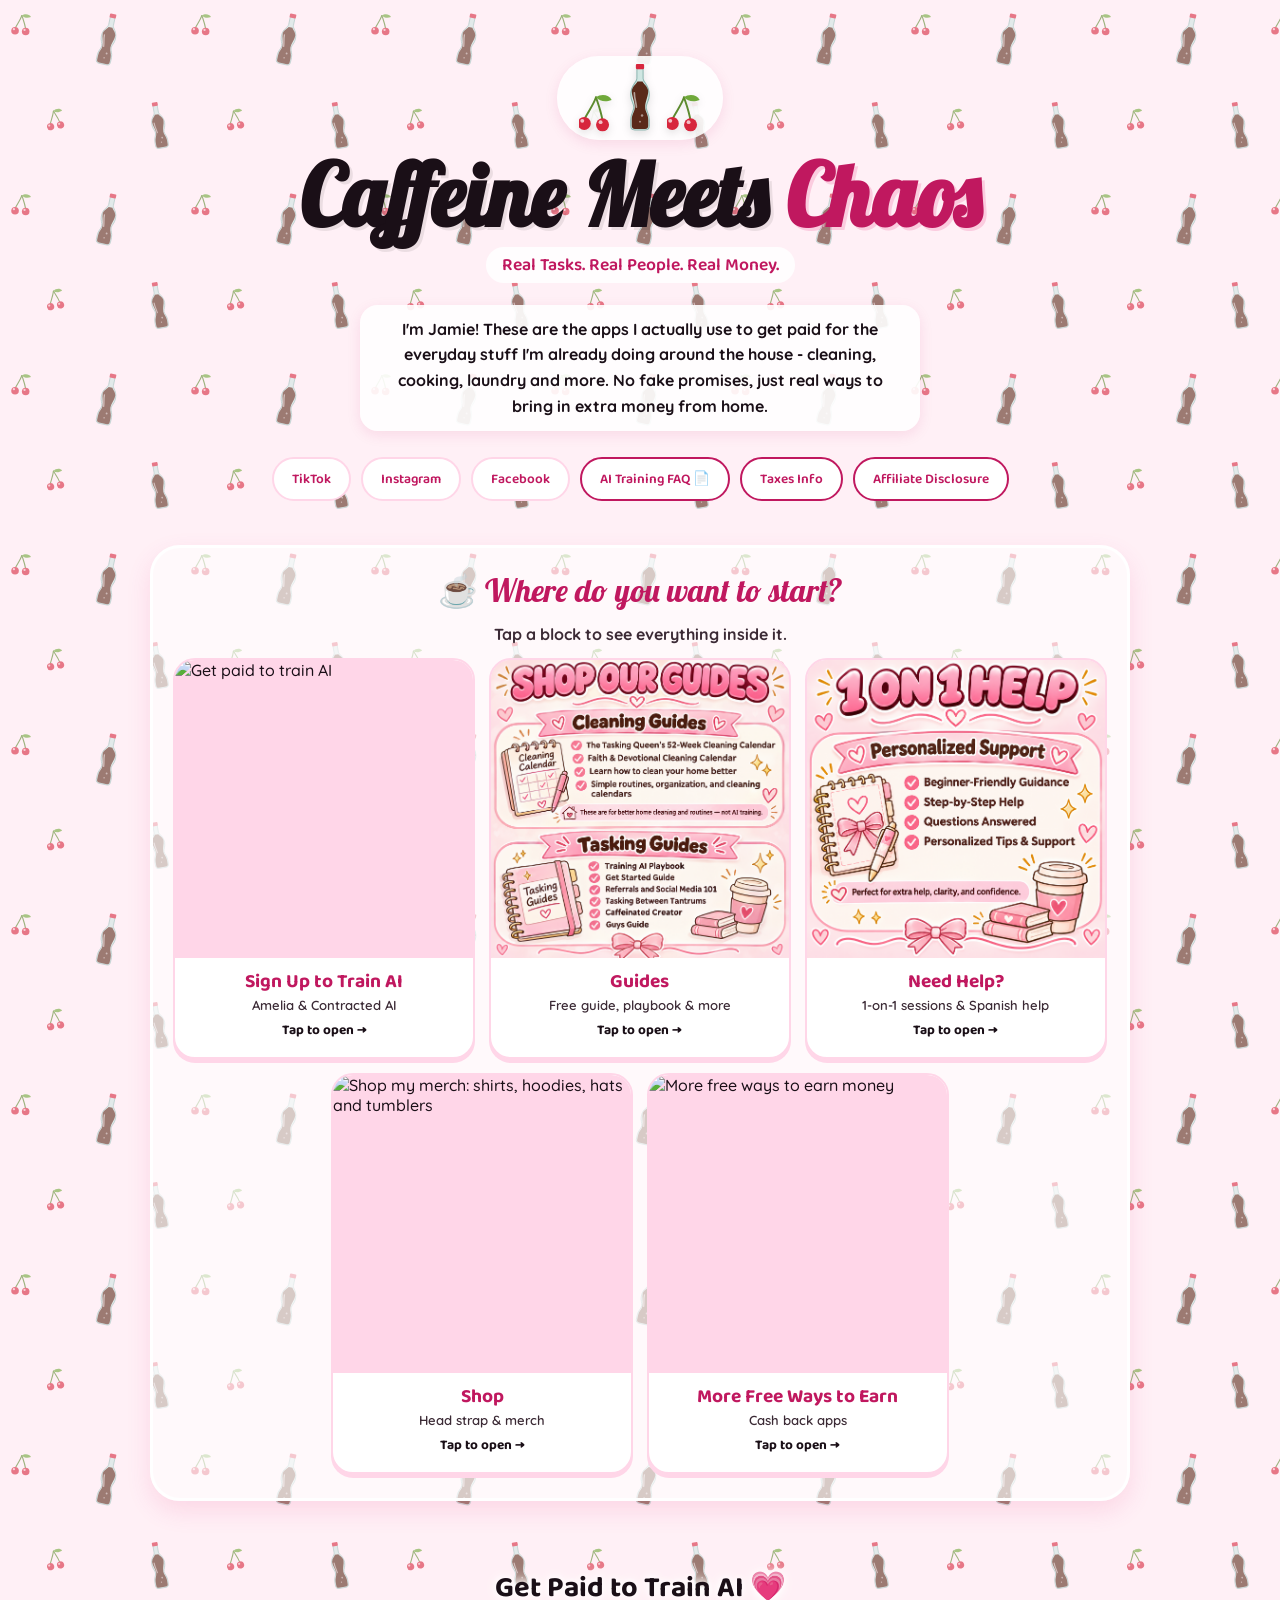
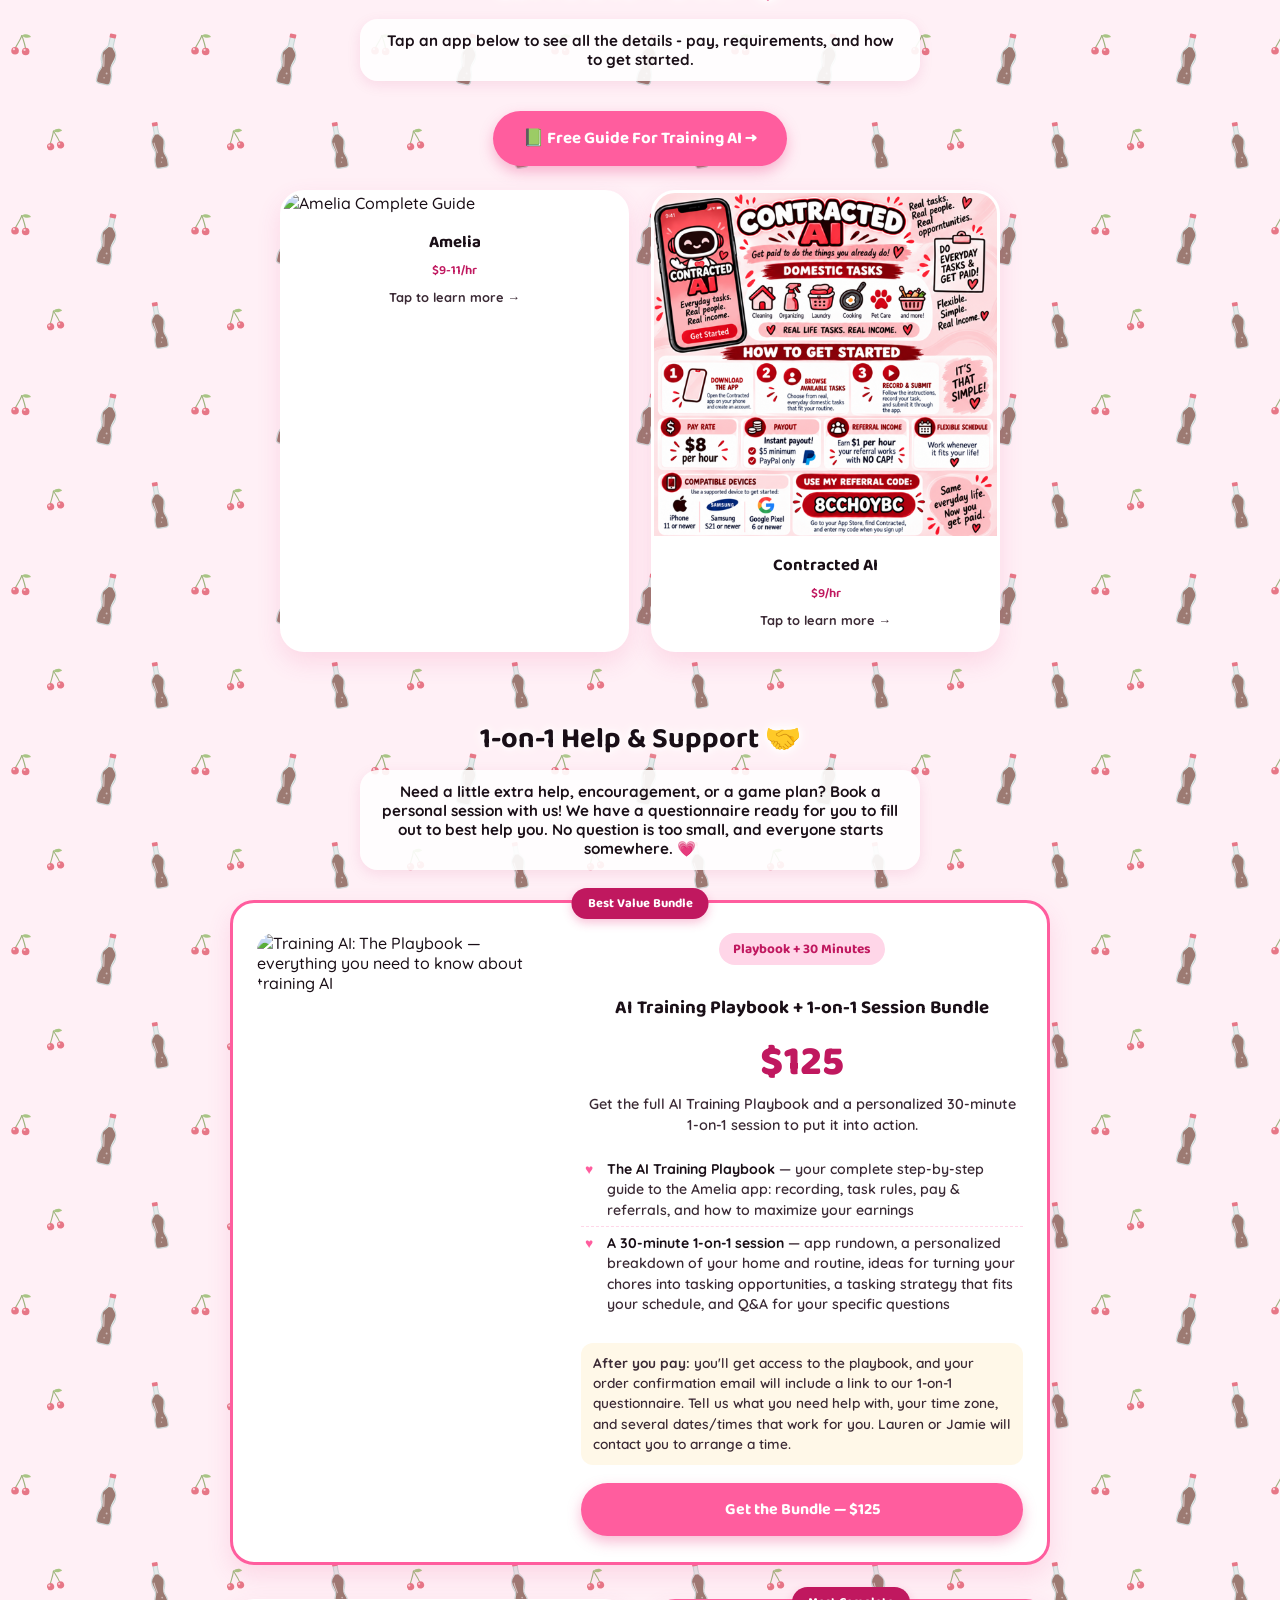
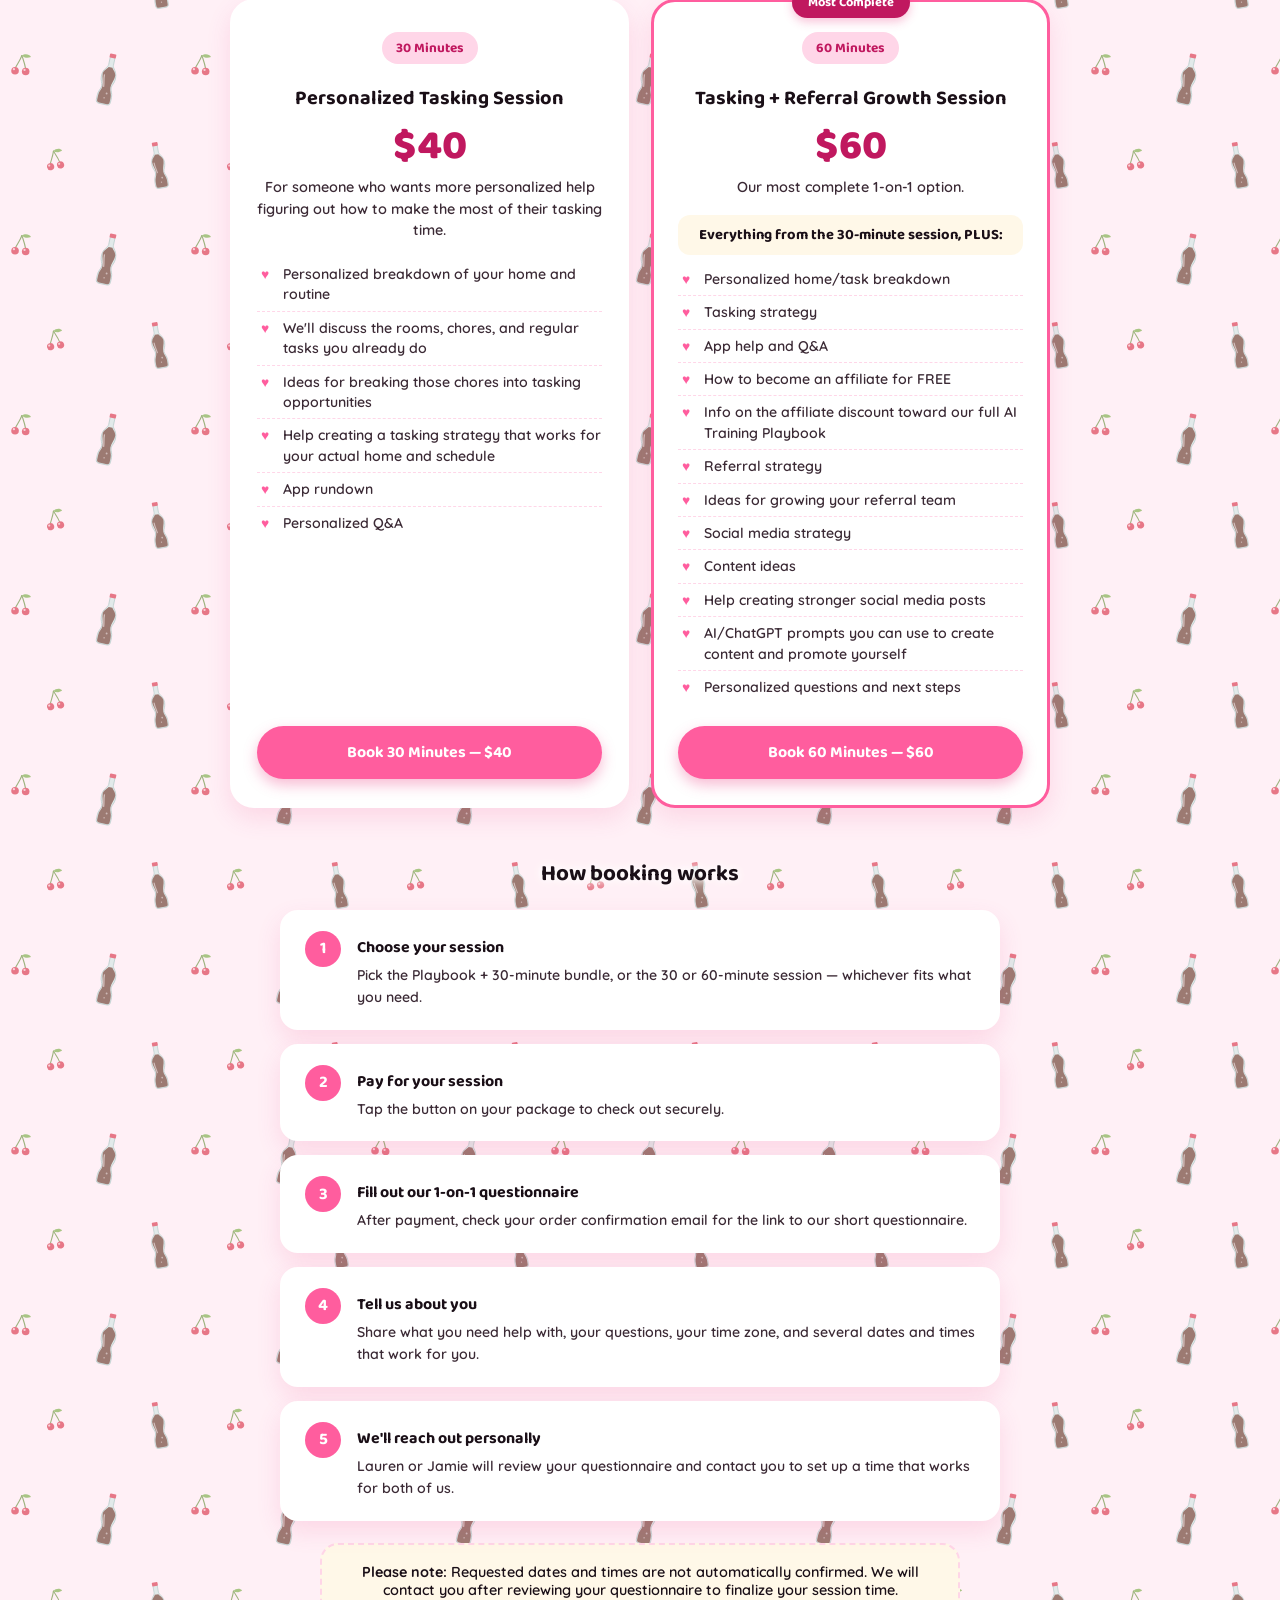
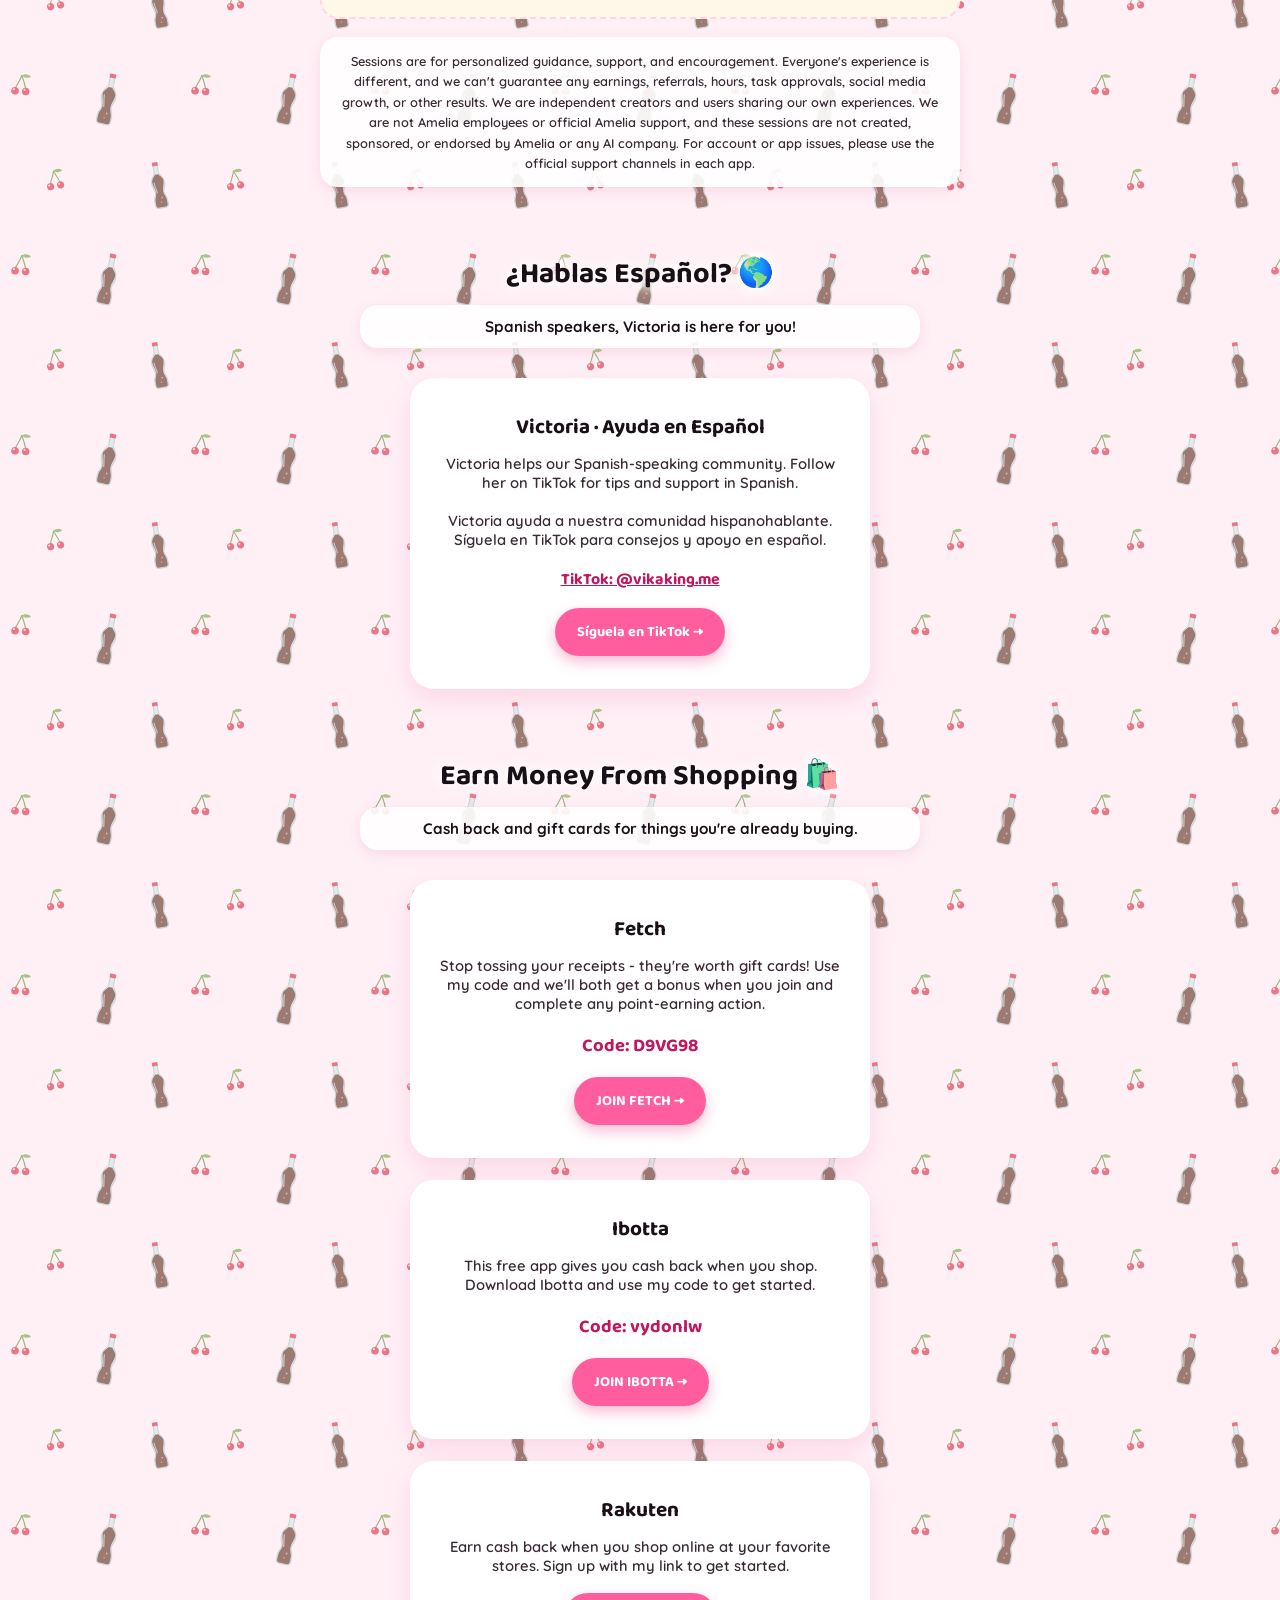
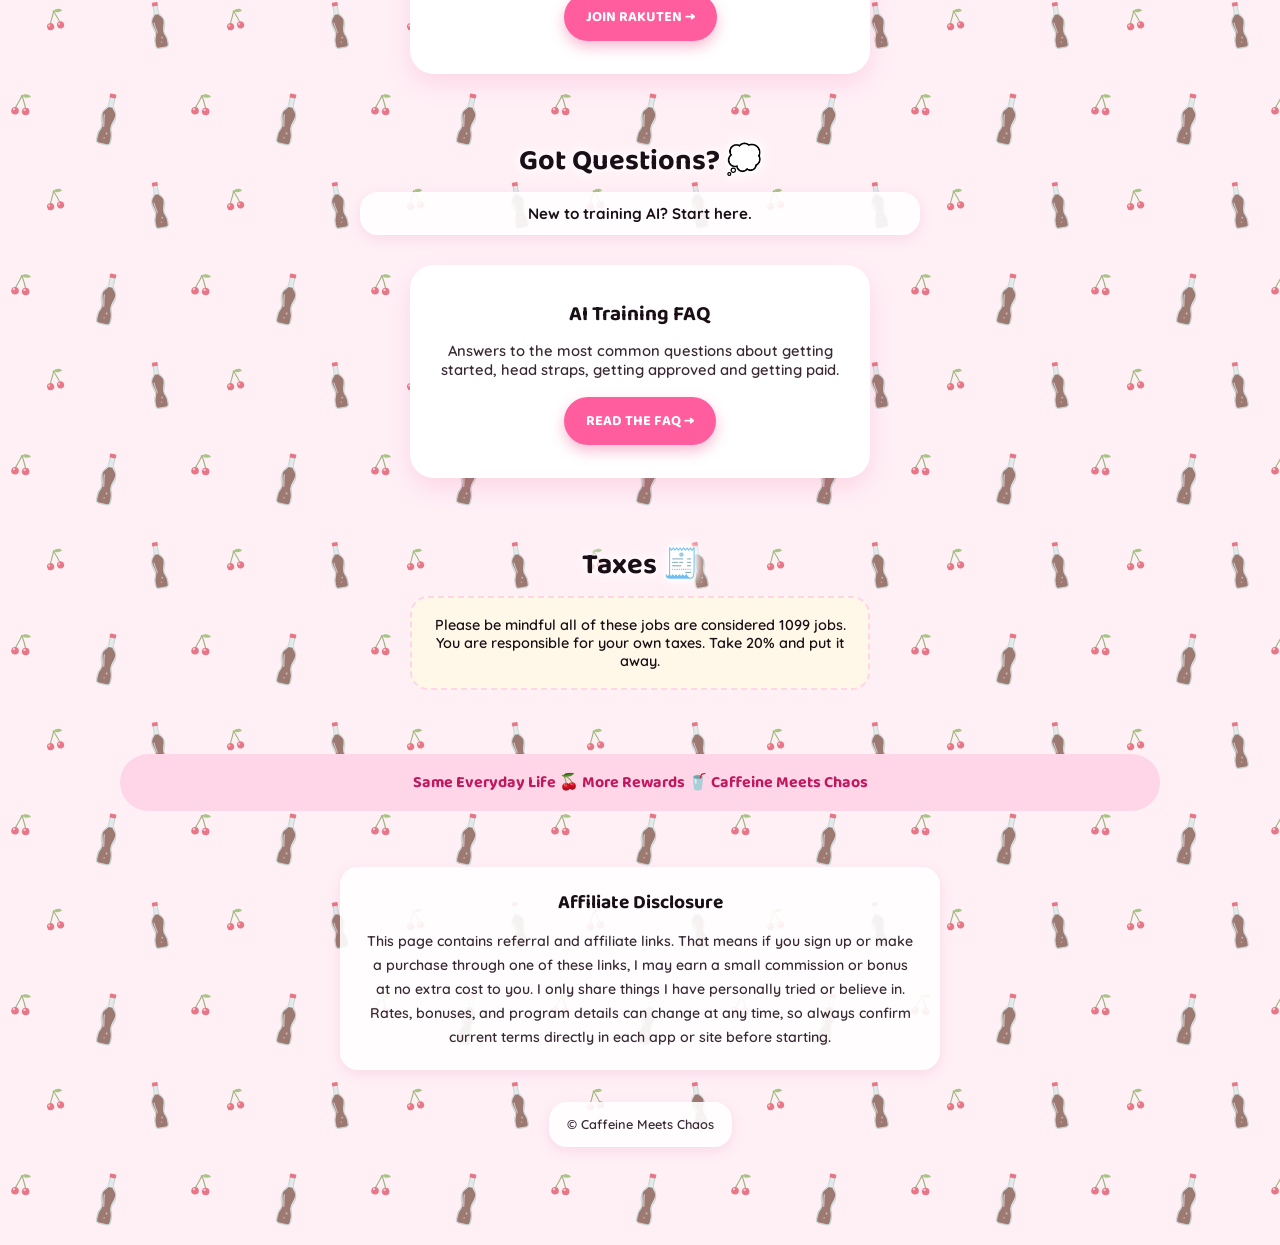
==== commit 9e5e8605: "Update shop link image in index.html" ====
--- a/index.html
+++ b/index.html
@@ -70,7 +70,7 @@
         <a class="tile" href="#train"><img src="https://mamaneedscaffeine.github.io/train-ai-banner.png" alt="Get paid to train AI" loading="lazy"><span class="tile-body"><span class="tile-title">Sign Up to Train AI</span><span class="tile-sub">Amelia &amp; Contracted AI</span><span class="tile-cta">Tap to open →</span></span></a>
         <a class="tile" href="#guides"><img src="Guides.png" alt="Shop Our Guides: cleaning guides and tasking guides" loading="lazy"><span class="tile-body"><span class="tile-title">Guides</span><span class="tile-sub">Free guide, playbook &amp; more</span><span class="tile-cta">Tap to open →</span></span></a>
         <a class="tile" href="#help"><img src="1%20on%201%20help.png" alt="1 on 1 Help: personalized support" loading="lazy"><span class="tile-body"><span class="tile-title">Need Help?</span><span class="tile-sub">1-on-1 sessions &amp; Spanish help</span><span class="tile-cta">Tap to open →</span></span></a>
-        <a class="tile" href="#shop"><img src="free-guide/05-head-straps.jpg" alt="Bean and Pop wearing their phone head straps" loading="lazy"><span class="tile-body"><span class="tile-title">Shop</span><span class="tile-sub">Head strap &amp; merch</span><span class="tile-cta">Tap to open →</span></span></a>
+        <a class="tile" href="#shop"><img src="https://mamaneedscaffeine.github.io/merch-banner.png" alt="Shop my merch: shirts, hoodies, hats and tumblers" loading="lazy"><span class="tile-body"><span class="tile-title">Shop</span><span class="tile-sub">Head strap &amp; merch</span><span class="tile-cta">Tap to open →</span></span></a>
         <a class="tile" href="#earn"><img src="https://mamaneedscaffeine.github.io/shopping-banner.png" alt="More free ways to earn money" loading="lazy"><span class="tile-body"><span class="tile-title">More Free Ways to Earn</span><span class="tile-sub">Cash back apps</span><span class="tile-cta">Tap to open →</span></span></a>
     </div>
   </section>
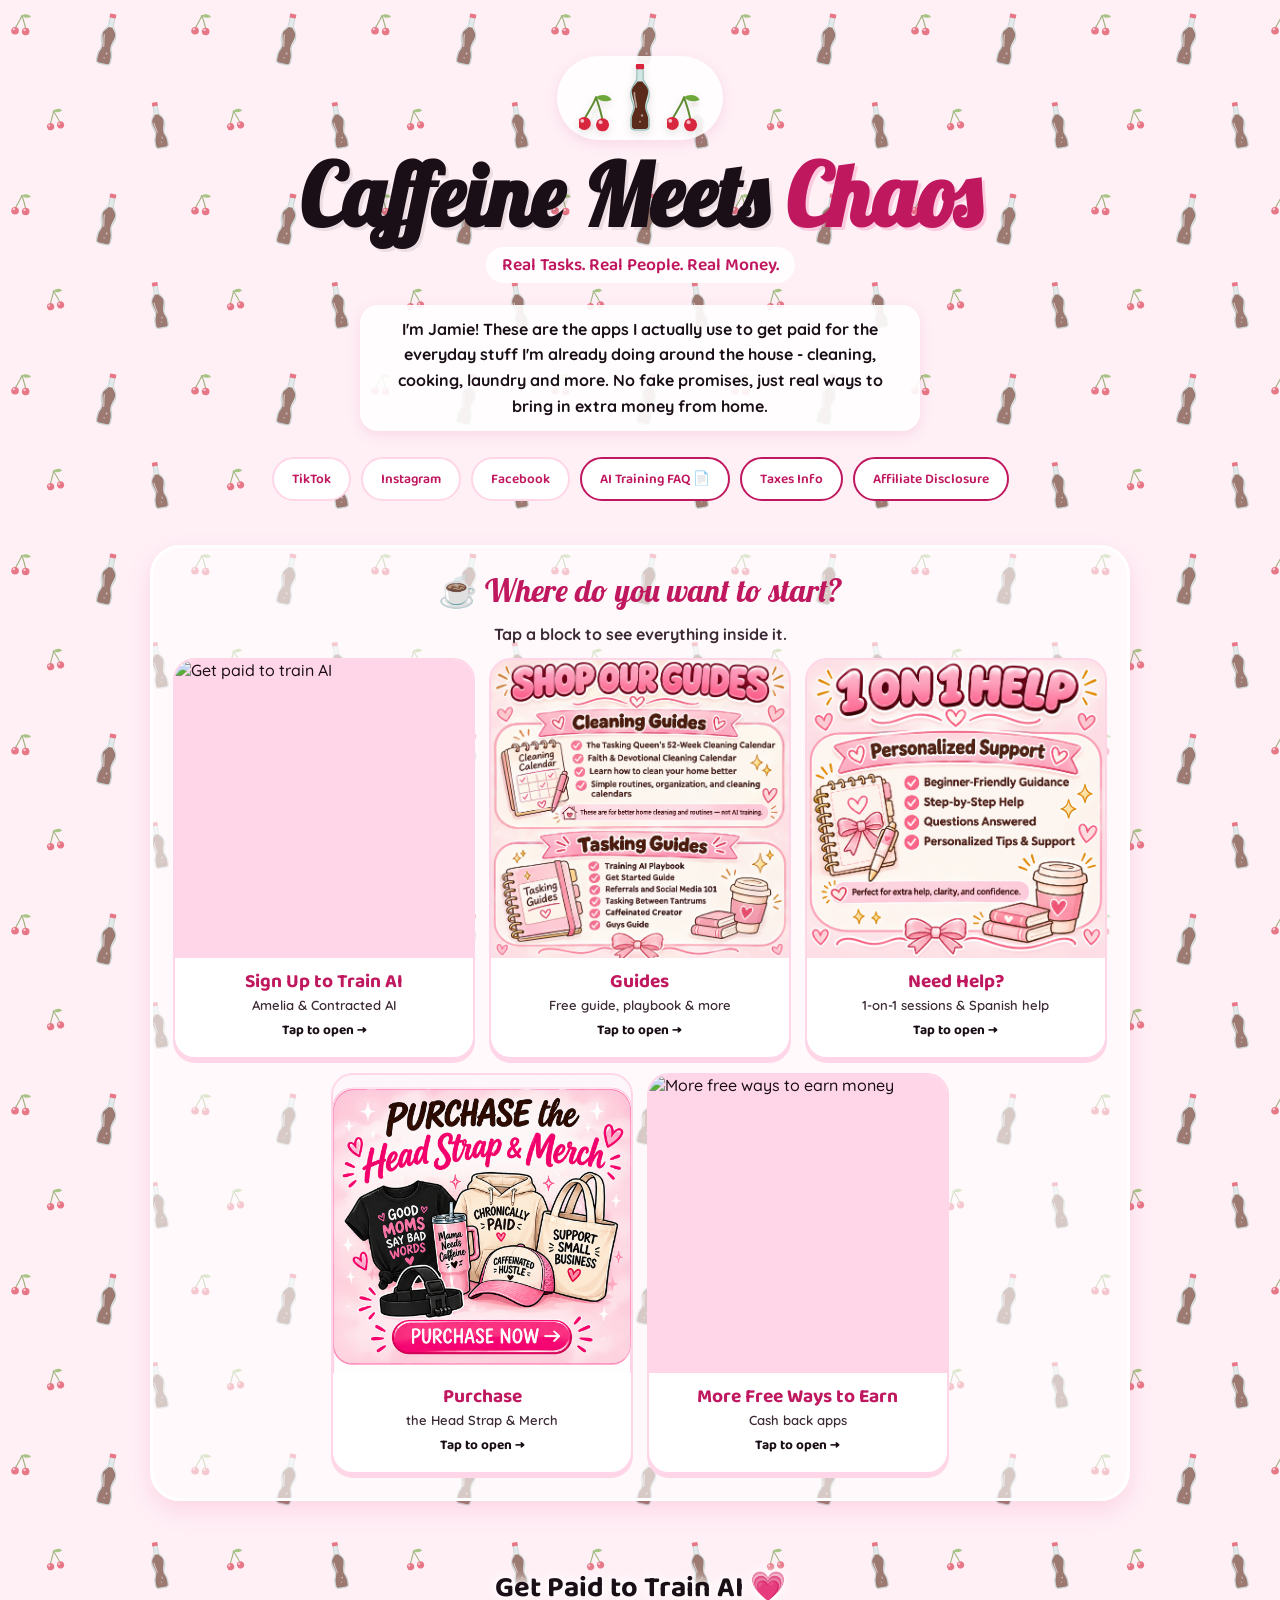
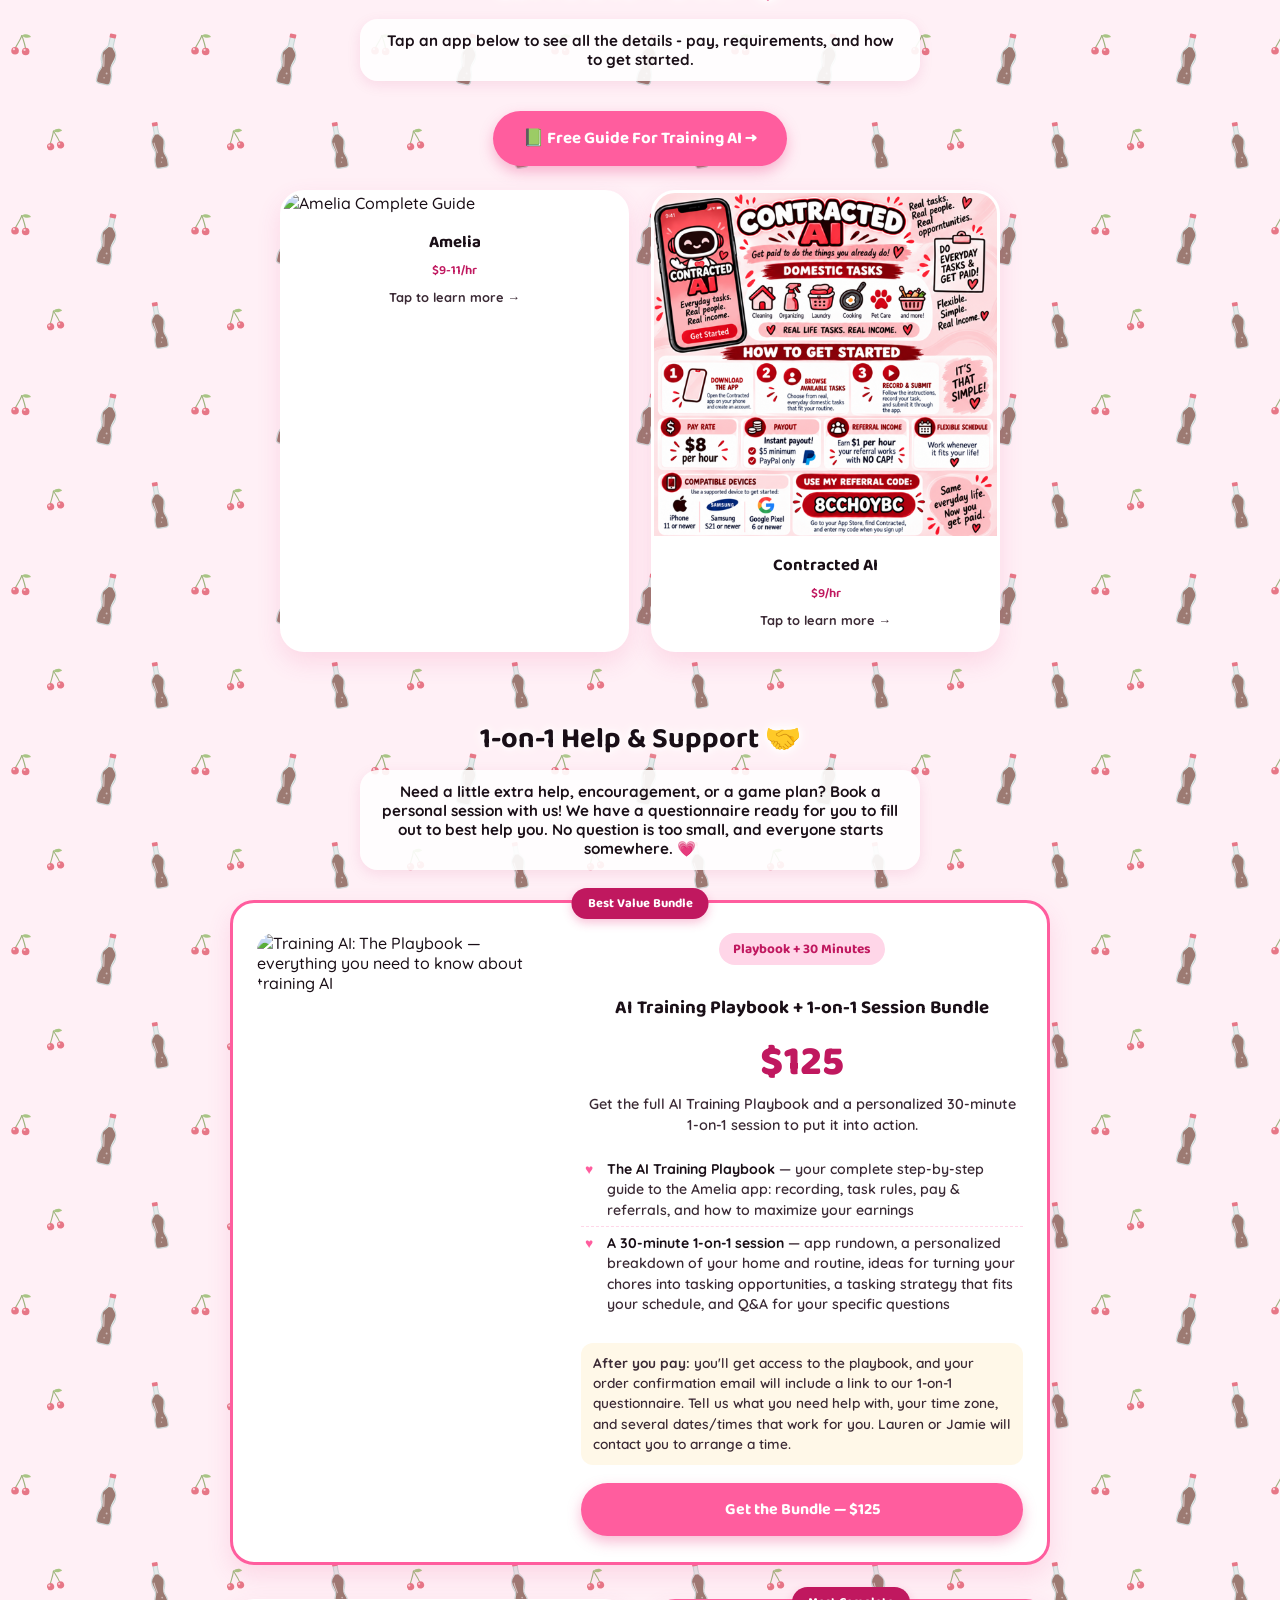
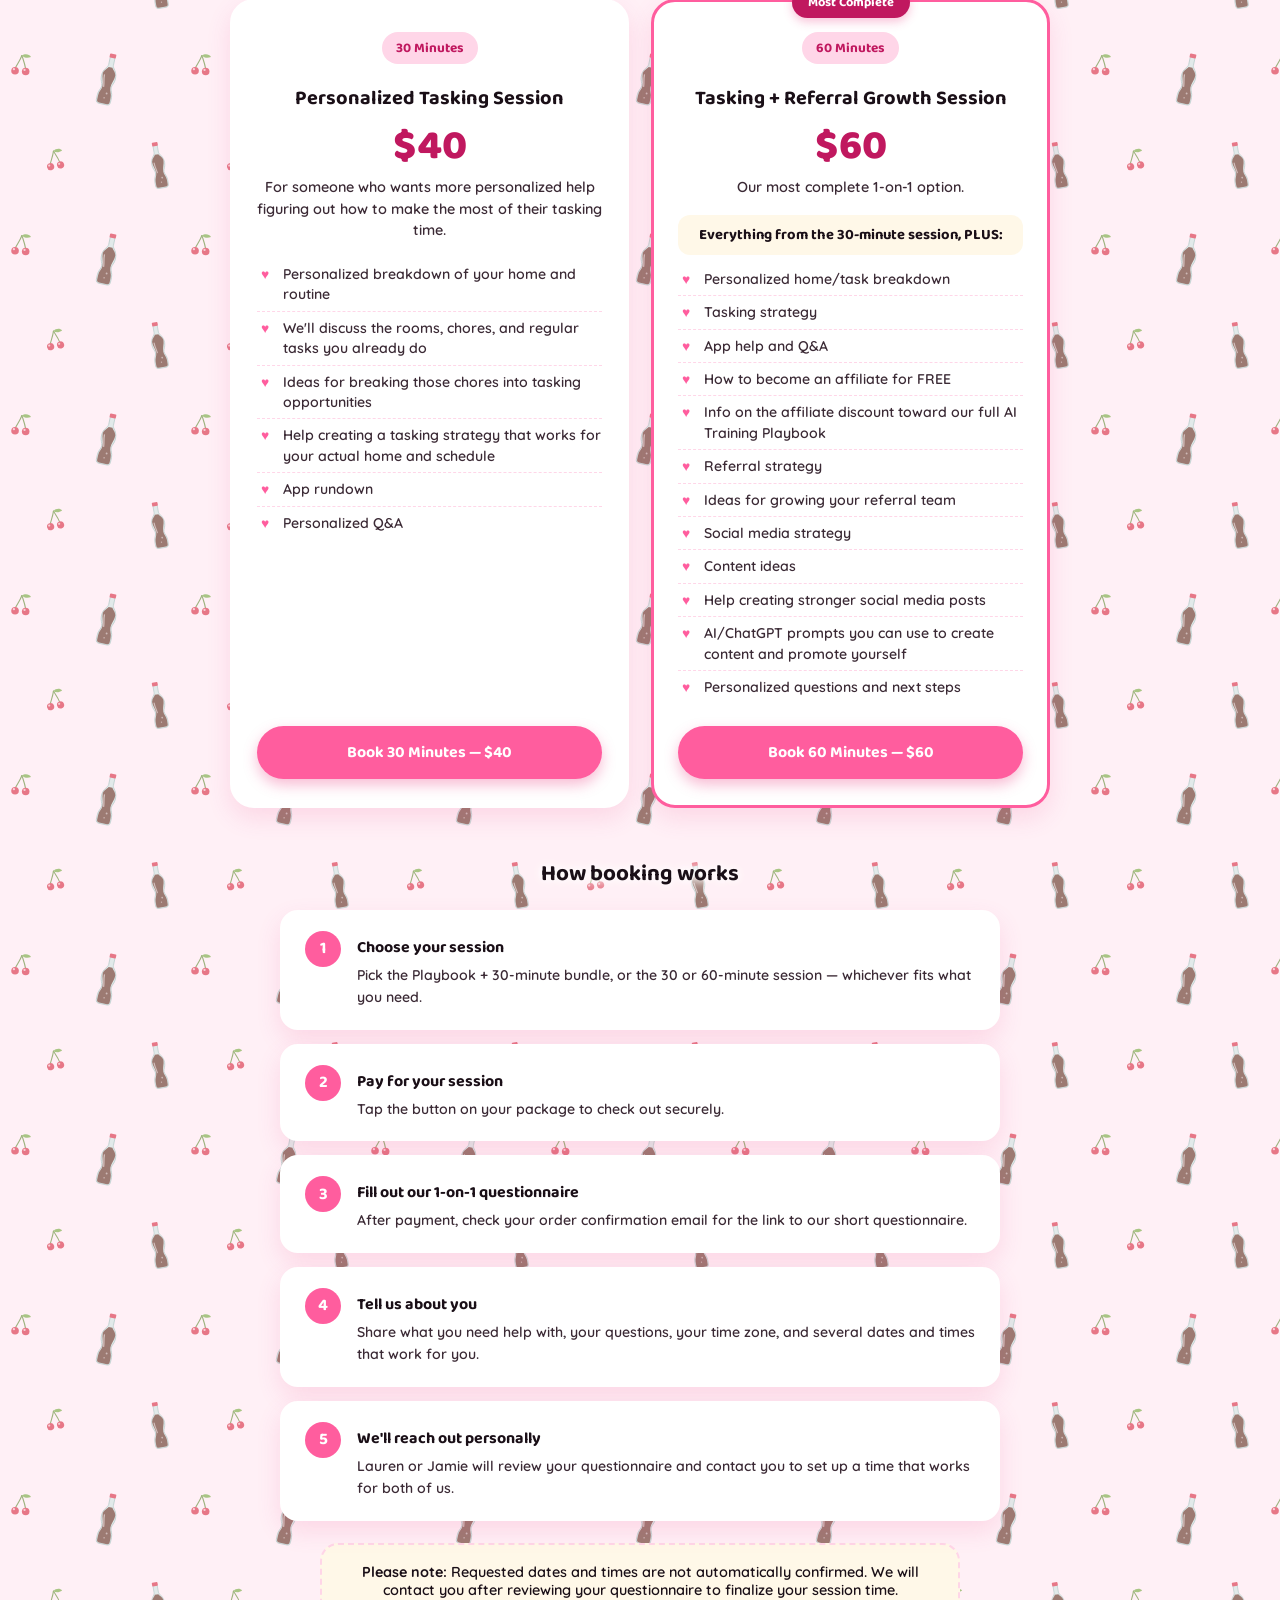
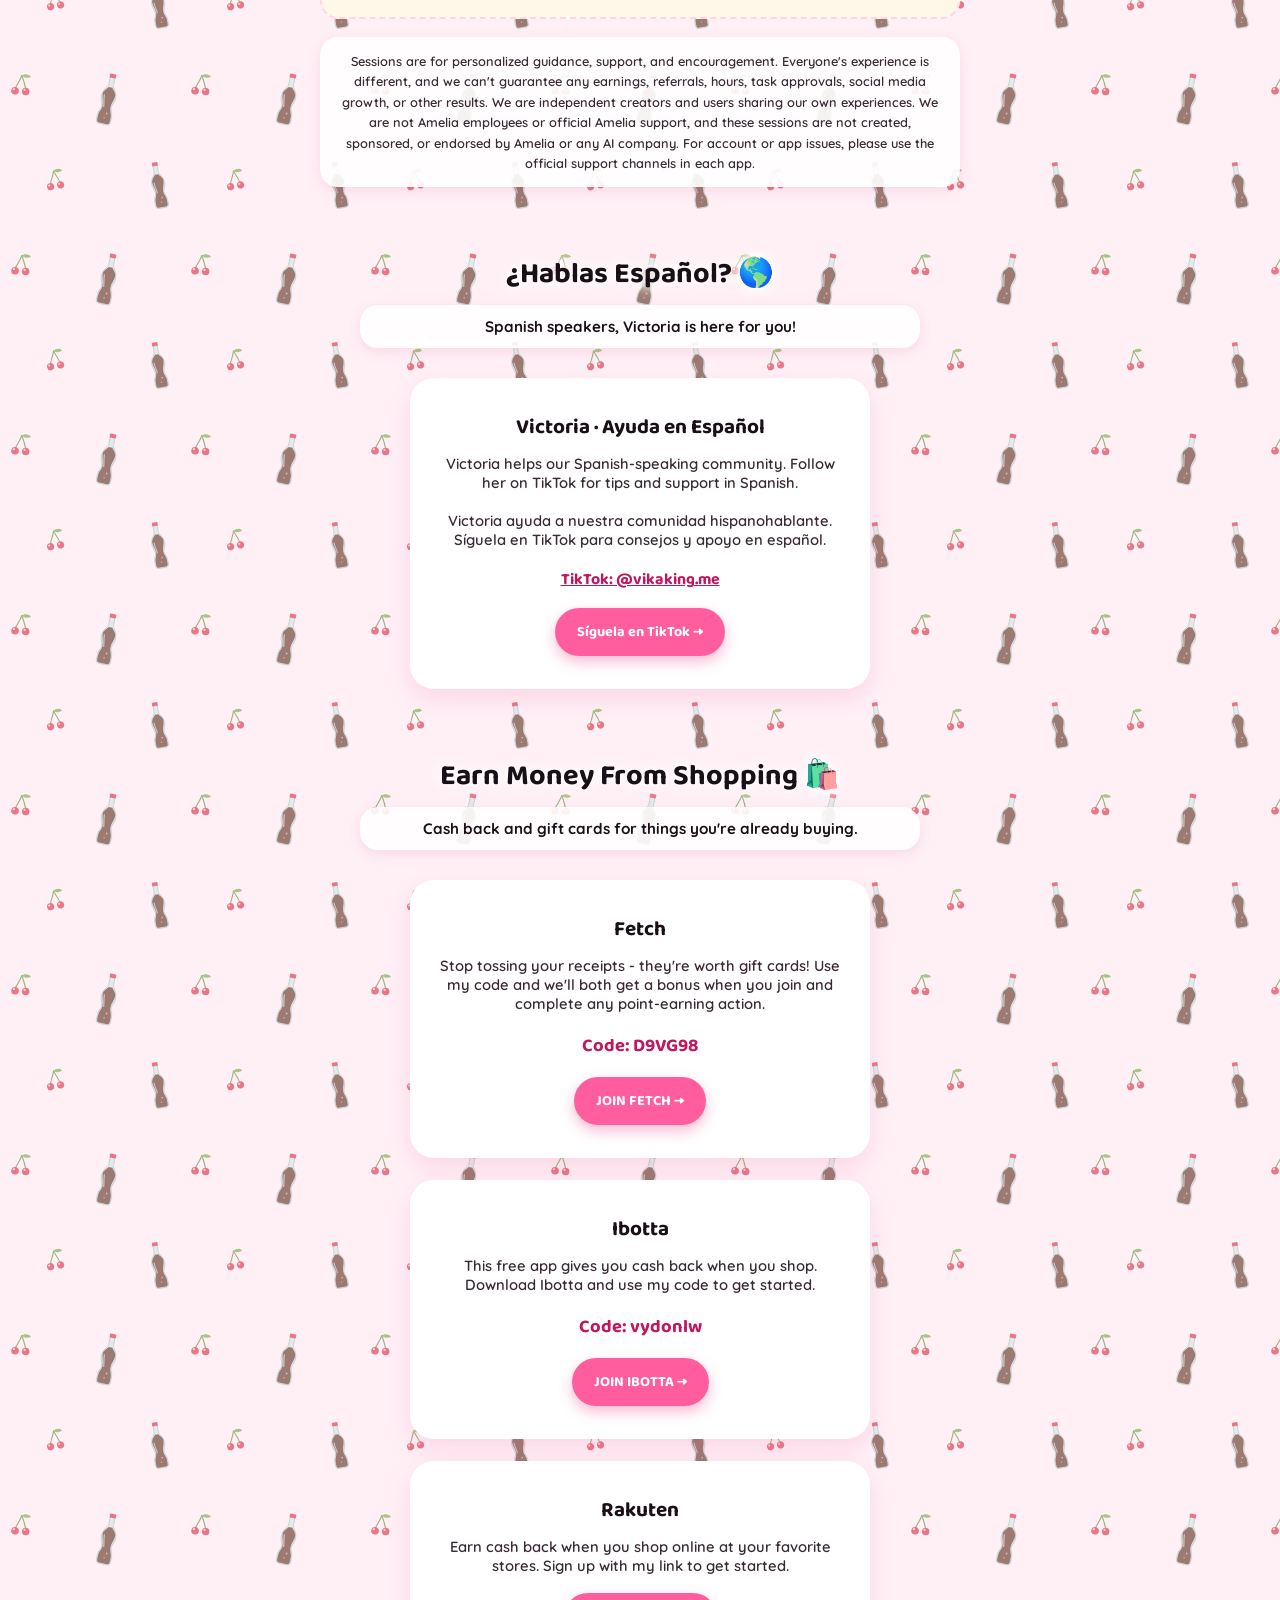
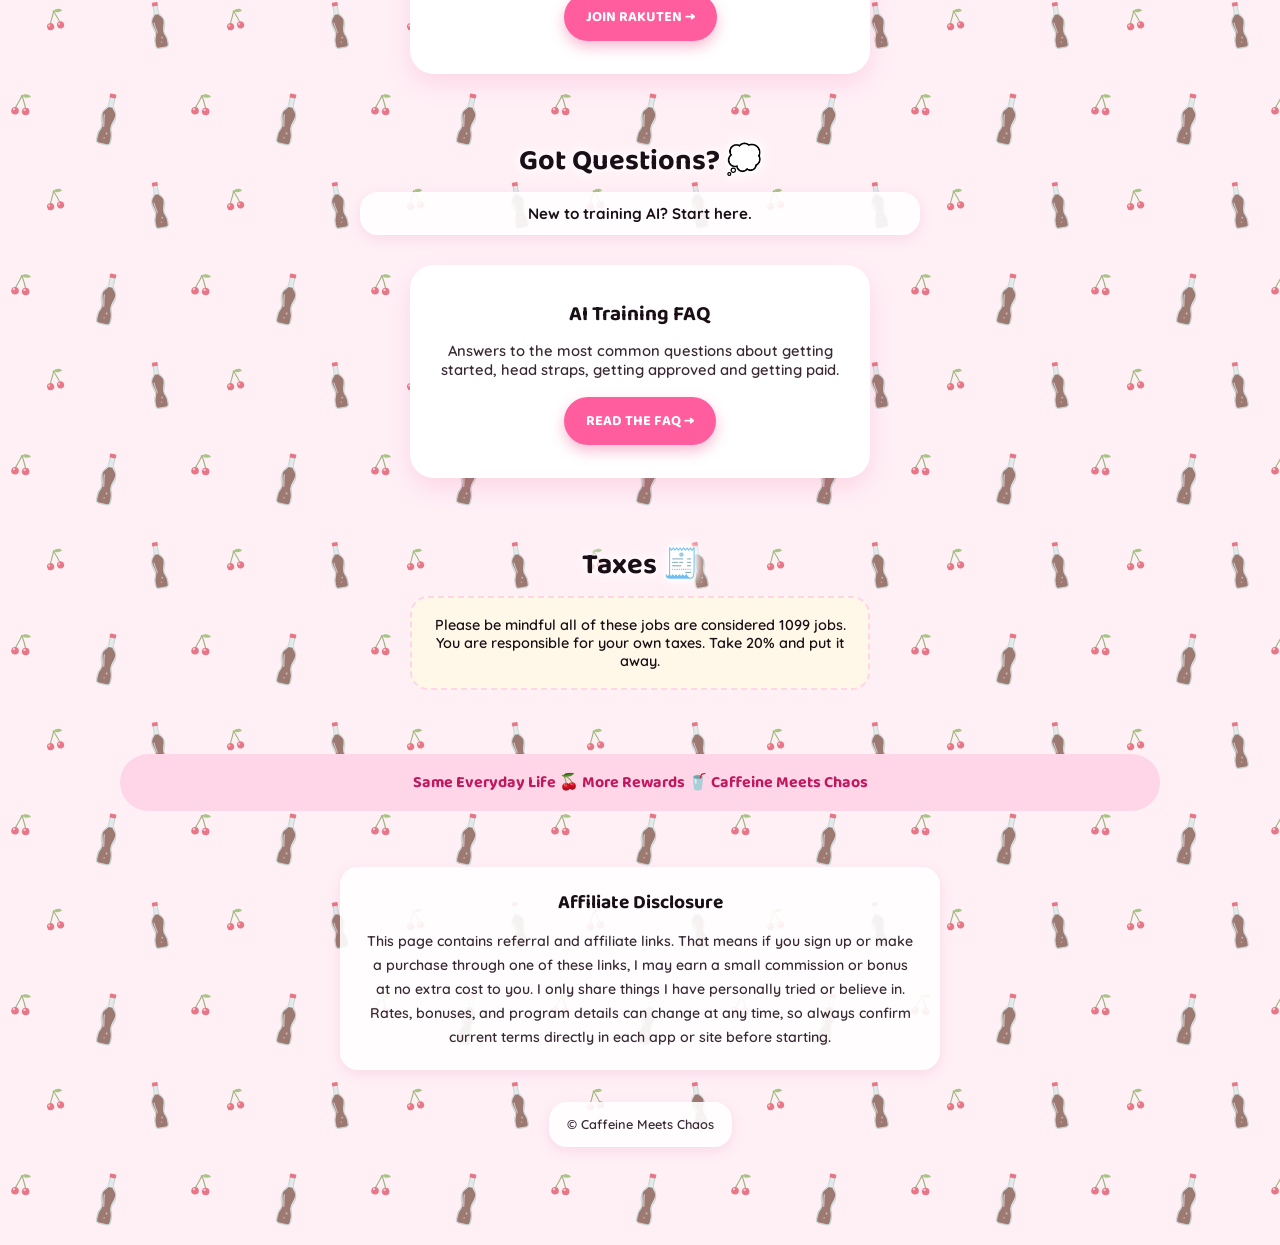
==== commit 2ae4265a: "Revise shop tile with cropped image and alt text Updated the shop tile to use a cropped image and mo" ====
--- a/index.html
+++ b/index.html
@@ -38,6 +38,8 @@
 .chip:hover{background:var(--pink-soft);}
 @media (max-width:600px){.tiles-4 .tile{flex-basis:calc((100% - 8px)/2);}.hub .tile-title{font-size:.85rem;}.hub .tile-cta{display:none;}}
 @media (prefers-reduced-motion:reduce){.panel:target h2{animation:none;}}
+.tile-crop{display:block;position:relative;width:100%;aspect-ratio:1;overflow:hidden;background:#FFF6FA;}
+.tile .tile-crop img{position:absolute;left:-2.871%;top:-4.785%;width:105.742%;max-width:none;height:auto;aspect-ratio:auto;object-fit:fill;}
 </style>
 </head>
 <body>
@@ -70,7 +72,7 @@
         <a class="tile" href="#train"><img src="https://mamaneedscaffeine.github.io/train-ai-banner.png" alt="Get paid to train AI" loading="lazy"><span class="tile-body"><span class="tile-title">Sign Up to Train AI</span><span class="tile-sub">Amelia &amp; Contracted AI</span><span class="tile-cta">Tap to open →</span></span></a>
         <a class="tile" href="#guides"><img src="Guides.png" alt="Shop Our Guides: cleaning guides and tasking guides" loading="lazy"><span class="tile-body"><span class="tile-title">Guides</span><span class="tile-sub">Free guide, playbook &amp; more</span><span class="tile-cta">Tap to open →</span></span></a>
         <a class="tile" href="#help"><img src="1%20on%201%20help.png" alt="1 on 1 Help: personalized support" loading="lazy"><span class="tile-body"><span class="tile-title">Need Help?</span><span class="tile-sub">1-on-1 sessions &amp; Spanish help</span><span class="tile-cta">Tap to open →</span></span></a>
-        <a class="tile" href="#shop"><img src="https://mamaneedscaffeine.github.io/merch-banner.png" alt="Shop my merch: shirts, hoodies, hats and tumblers" loading="lazy"><span class="tile-body"><span class="tile-title">Shop</span><span class="tile-sub">Head strap &amp; merch</span><span class="tile-cta">Tap to open →</span></span></a>
+        <a class="tile" href="#shop"><span class="tile-crop"><img src="Purchase%20merch%20and%20head%20strap.png" alt="Purchase the head strap and merch" loading="lazy"></span><span class="tile-body"><span class="tile-title">Purchase</span><span class="tile-sub">the Head Strap &amp; Merch</span><span class="tile-cta">Tap to open →</span></span></a>
         <a class="tile" href="#earn"><img src="https://mamaneedscaffeine.github.io/shopping-banner.png" alt="More free ways to earn money" loading="lazy"><span class="tile-body"><span class="tile-title">More Free Ways to Earn</span><span class="tile-sub">Cash back apps</span><span class="tile-cta">Tap to open →</span></span></a>
     </div>
   </section>
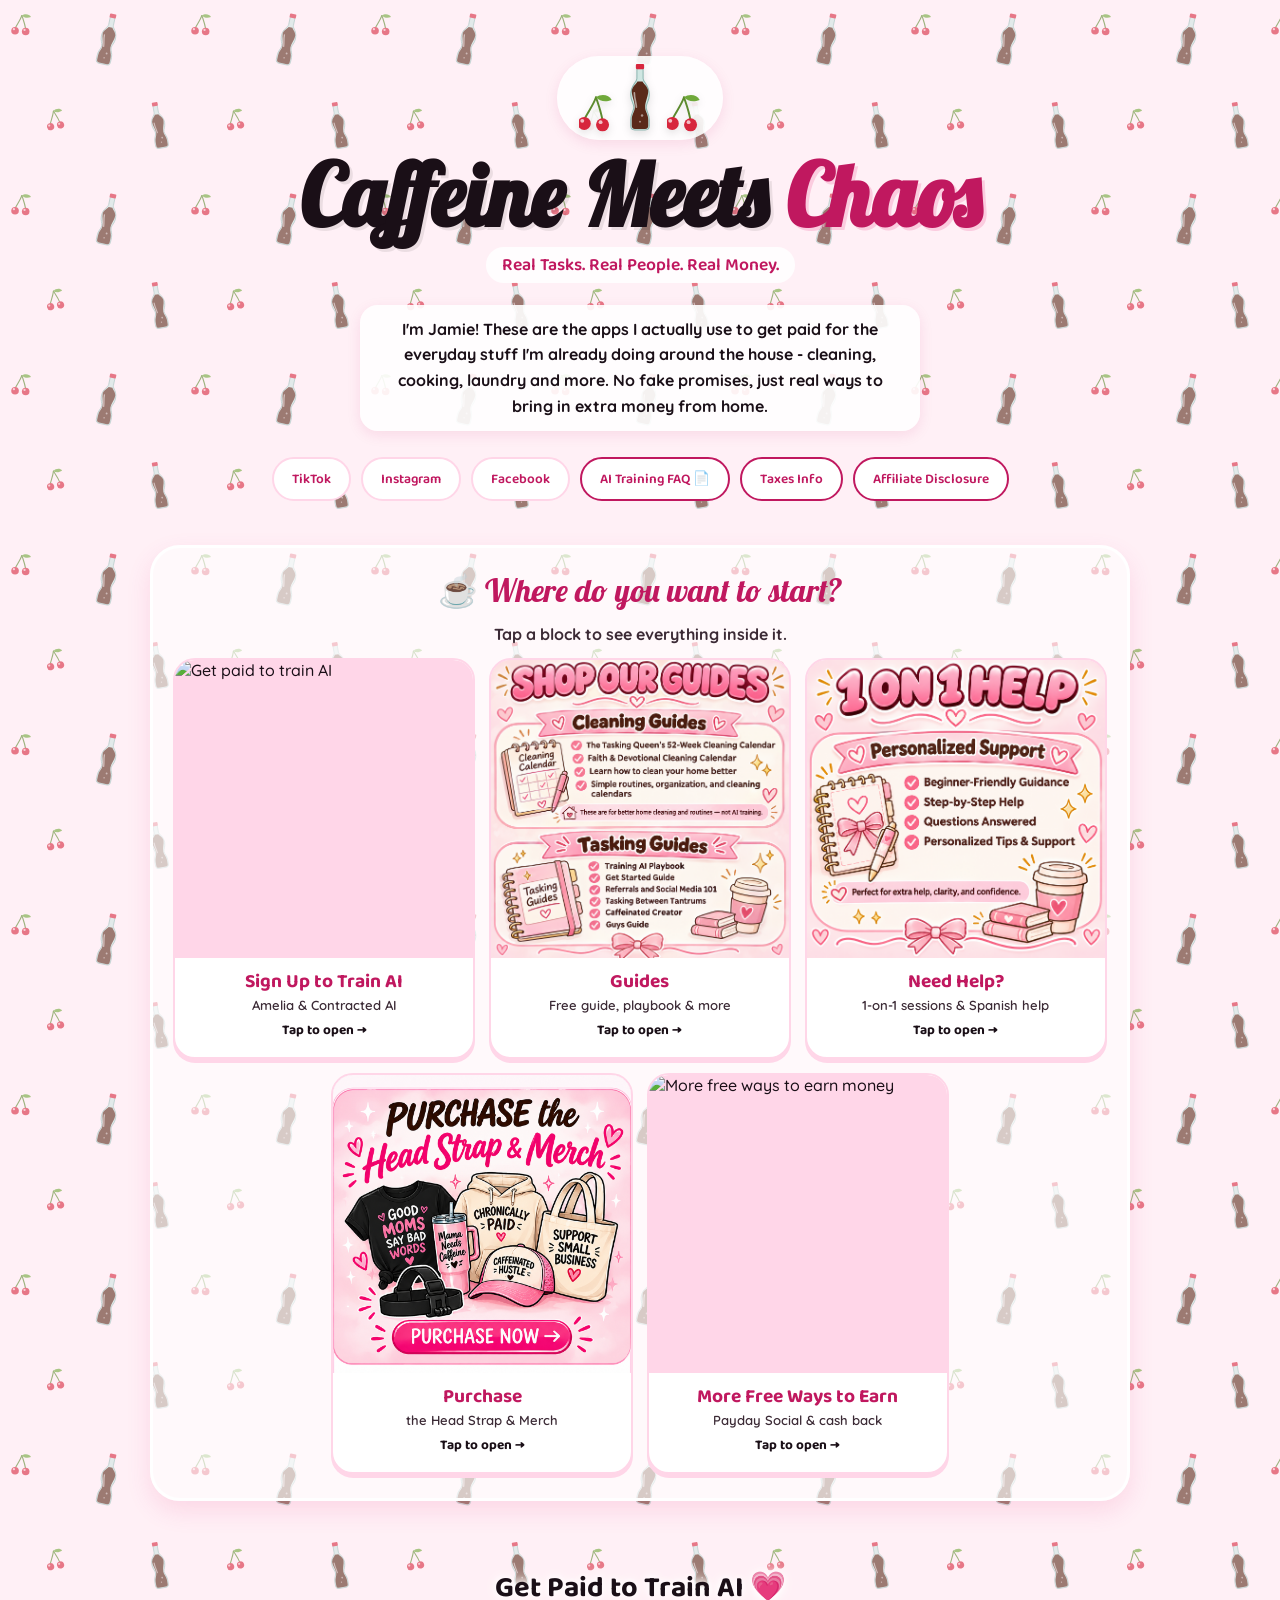
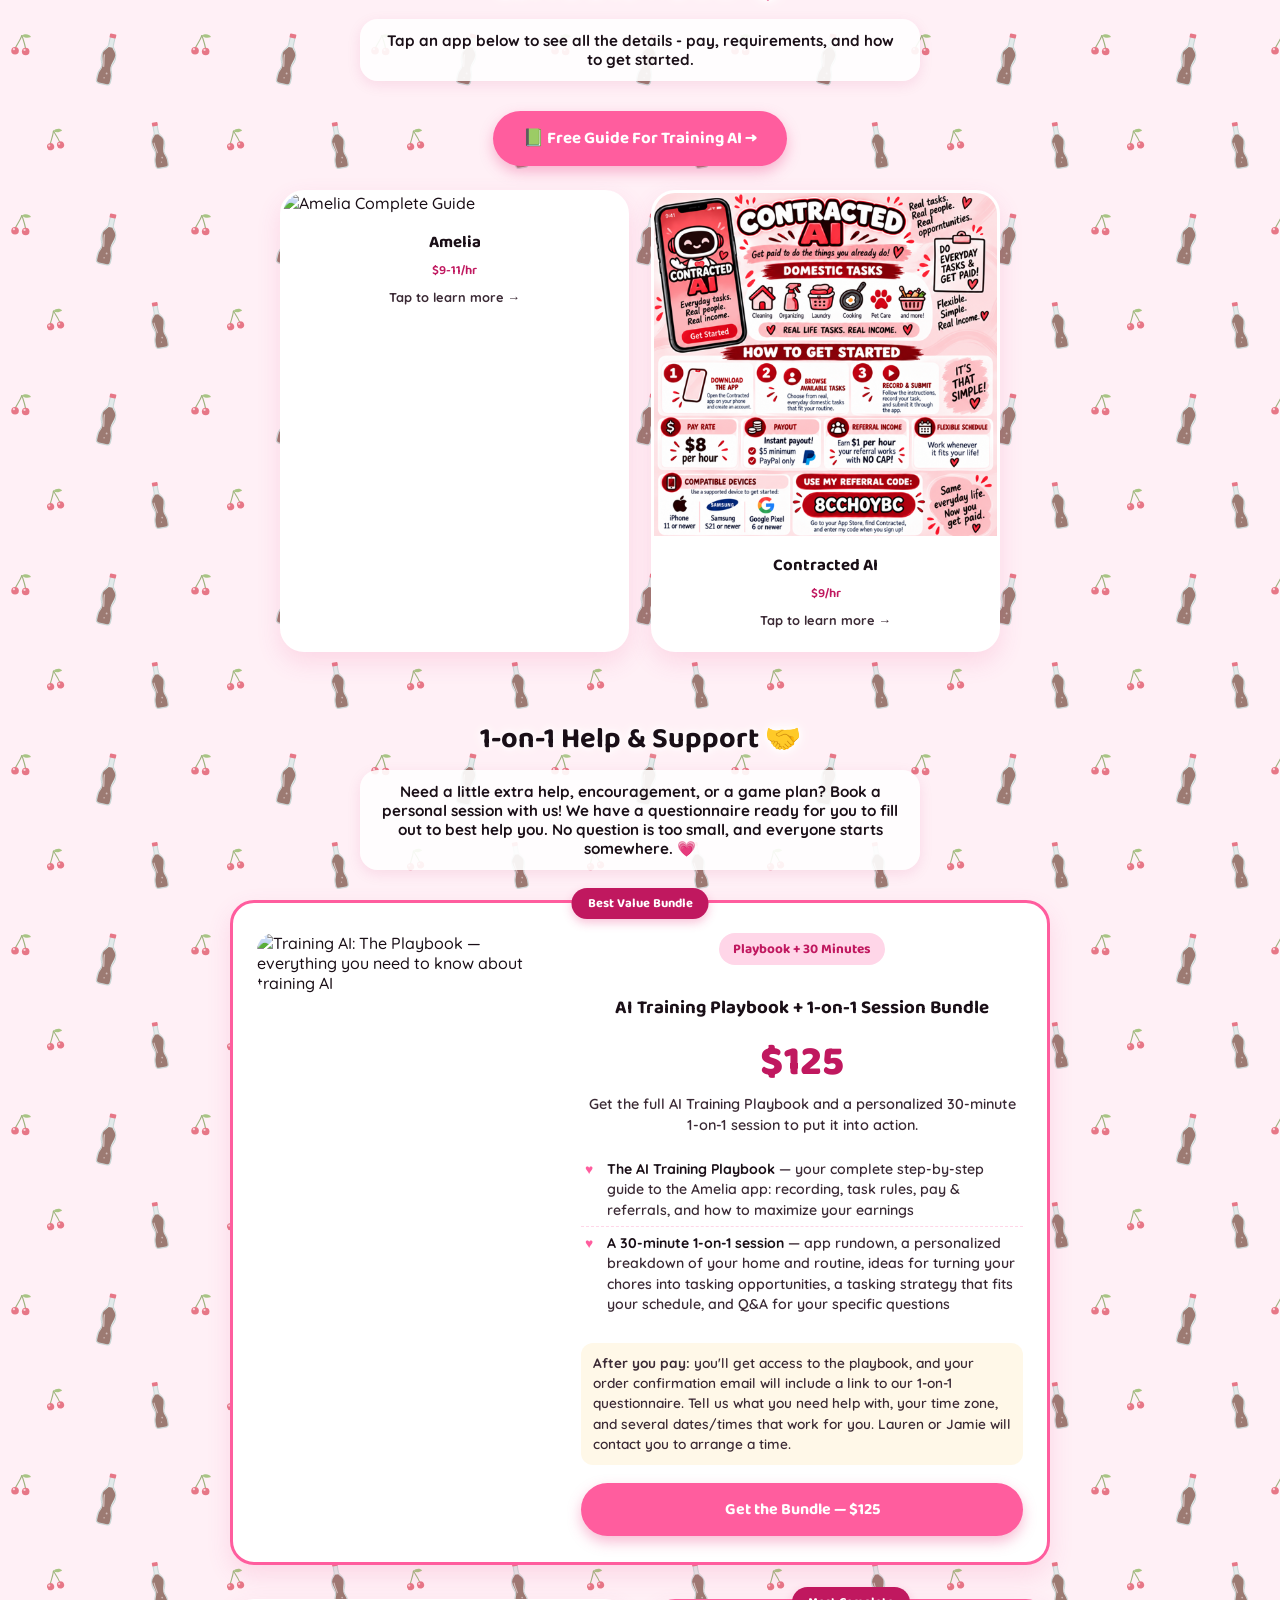
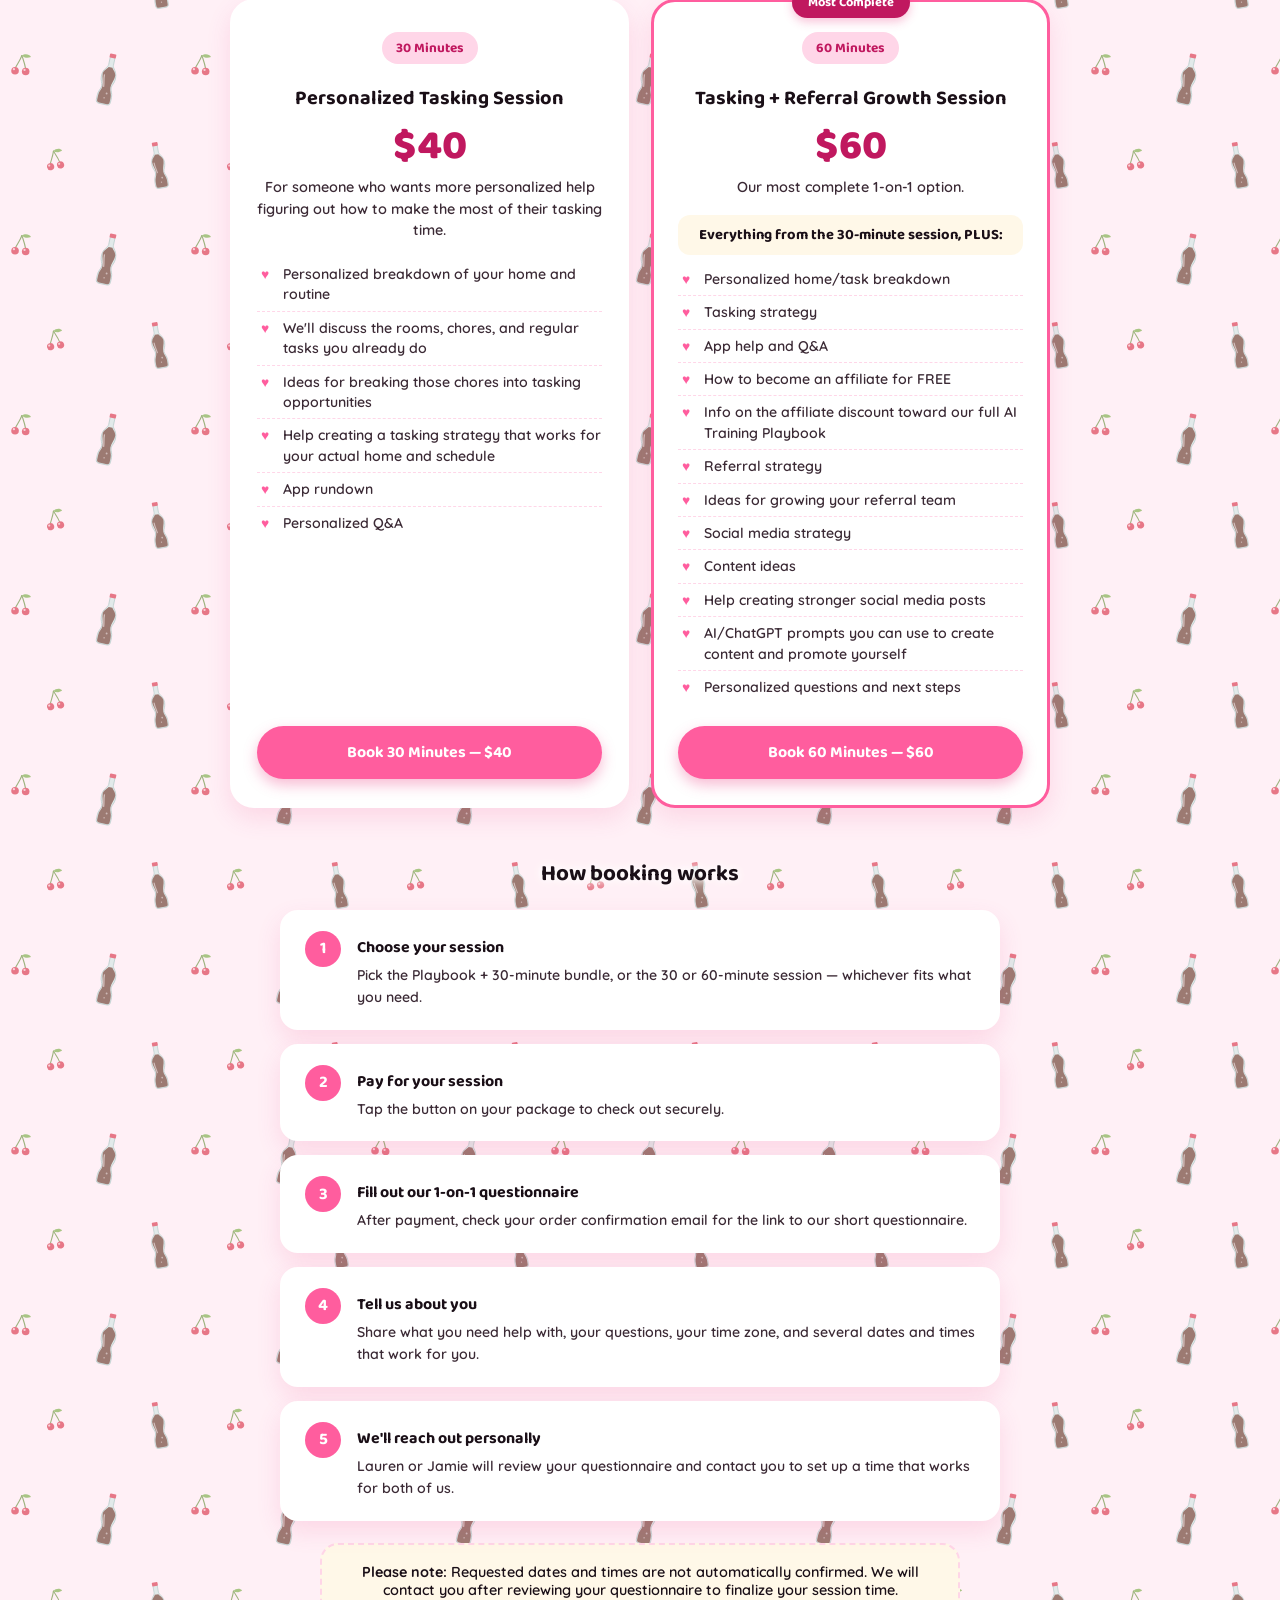
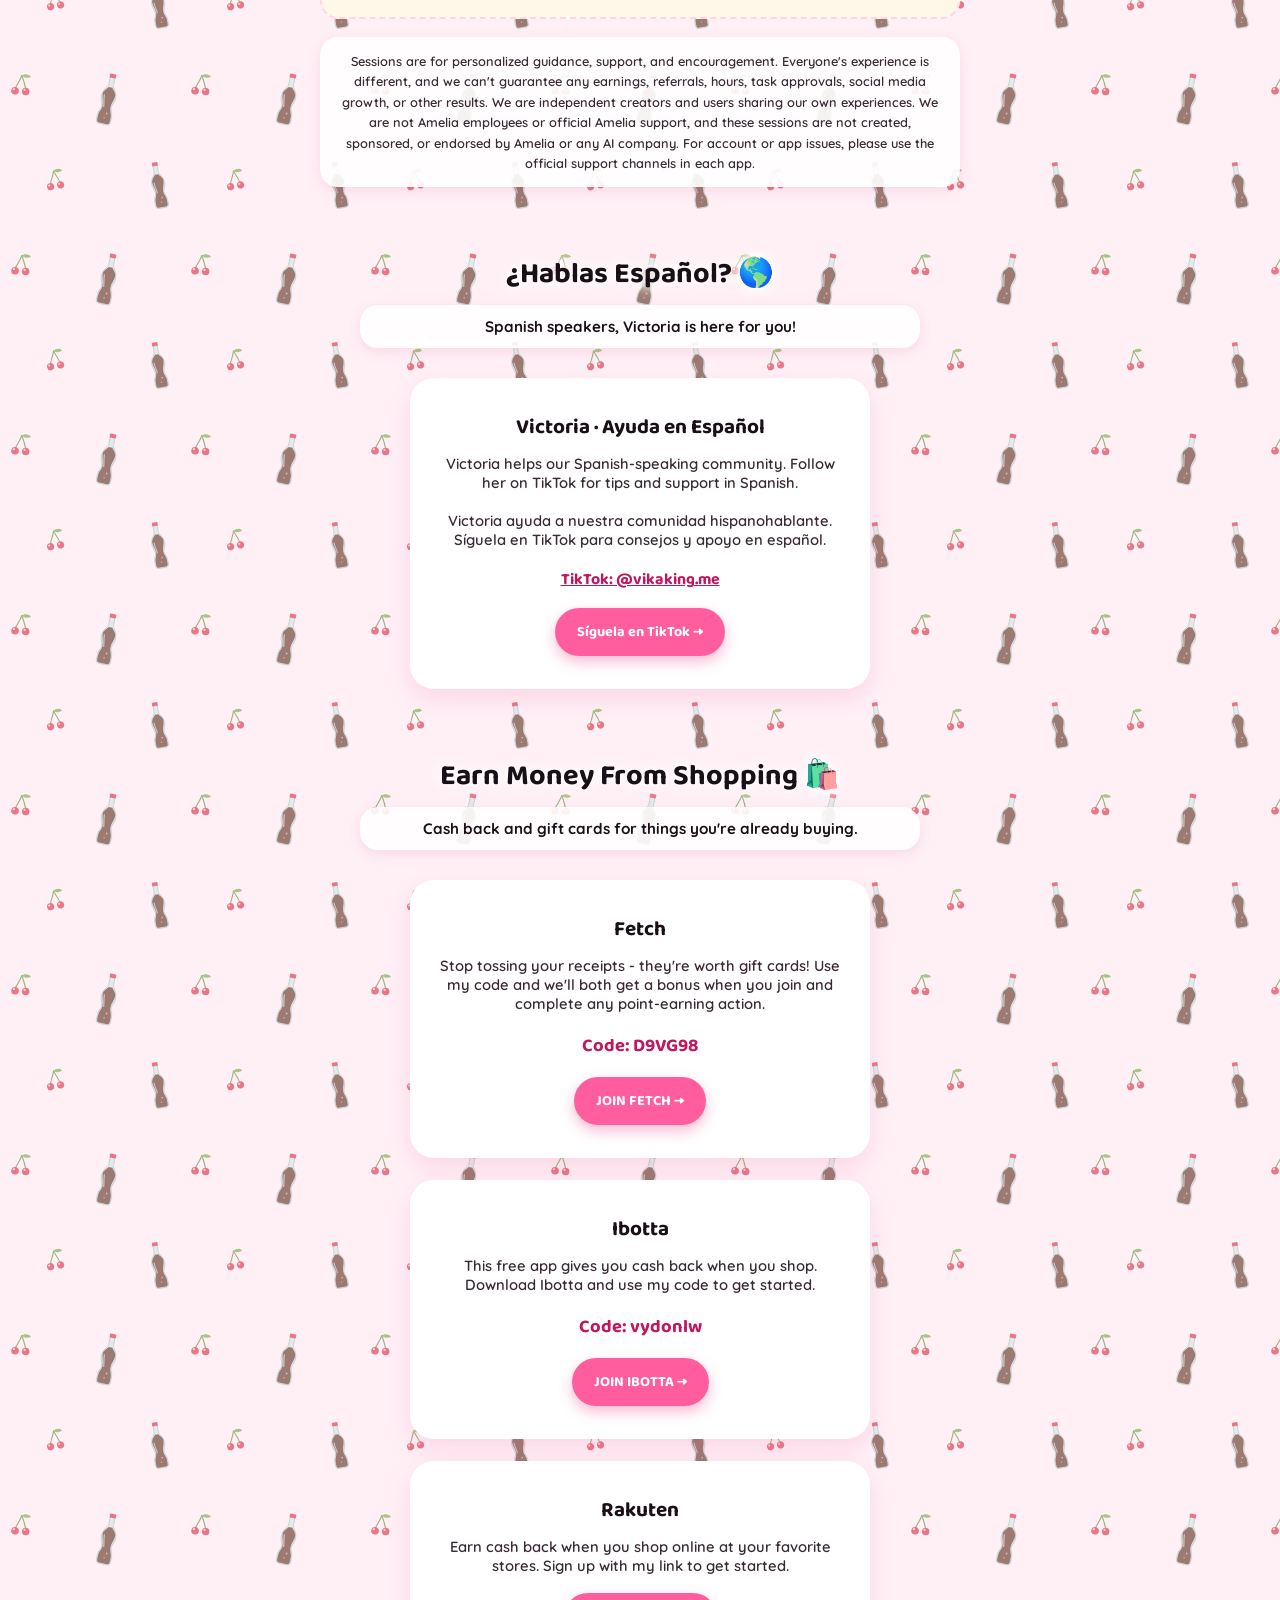
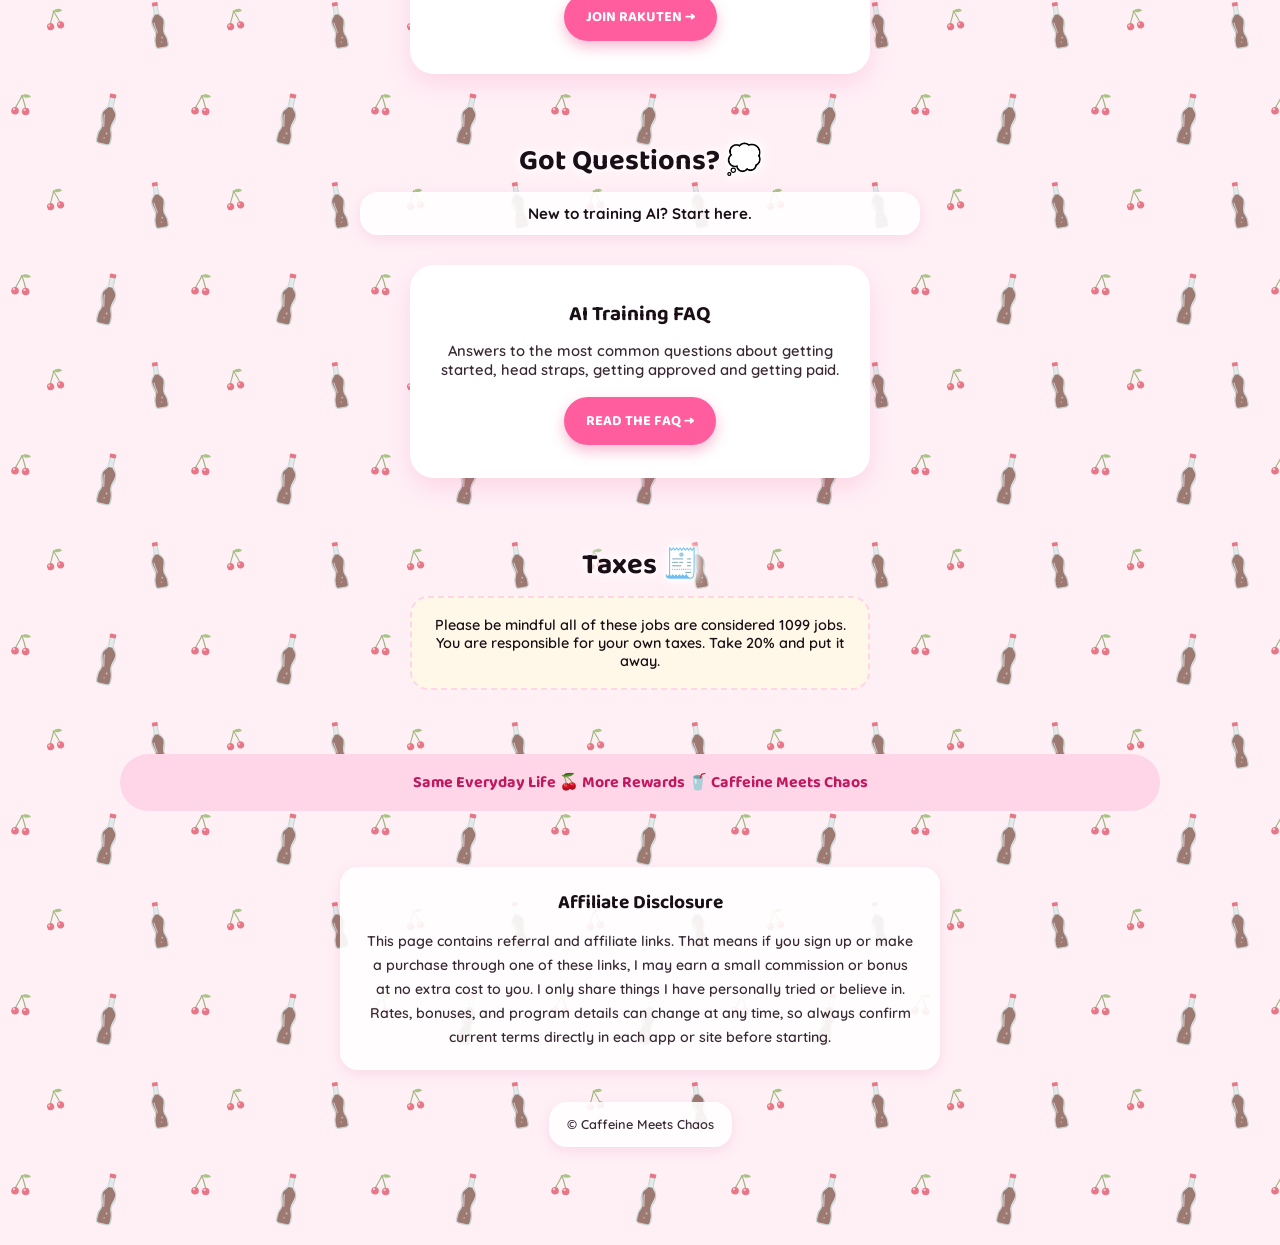
==== commit 40939129: "Add Payday Social page and tile" ====
--- a/index.html
+++ b/index.html
@@ -73,7 +73,7 @@
         <a class="tile" href="#guides"><img src="Guides.png" alt="Shop Our Guides: cleaning guides and tasking guides" loading="lazy"><span class="tile-body"><span class="tile-title">Guides</span><span class="tile-sub">Free guide, playbook &amp; more</span><span class="tile-cta">Tap to open →</span></span></a>
         <a class="tile" href="#help"><img src="1%20on%201%20help.png" alt="1 on 1 Help: personalized support" loading="lazy"><span class="tile-body"><span class="tile-title">Need Help?</span><span class="tile-sub">1-on-1 sessions &amp; Spanish help</span><span class="tile-cta">Tap to open →</span></span></a>
         <a class="tile" href="#shop"><span class="tile-crop"><img src="Purchase%20merch%20and%20head%20strap.png" alt="Purchase the head strap and merch" loading="lazy"></span><span class="tile-body"><span class="tile-title">Purchase</span><span class="tile-sub">the Head Strap &amp; Merch</span><span class="tile-cta">Tap to open →</span></span></a>
-        <a class="tile" href="#earn"><img src="https://mamaneedscaffeine.github.io/shopping-banner.png" alt="More free ways to earn money" loading="lazy"><span class="tile-body"><span class="tile-title">More Free Ways to Earn</span><span class="tile-sub">Cash back apps</span><span class="tile-cta">Tap to open →</span></span></a>
+        <a class="tile" href="#earn"><img src="https://mamaneedscaffeine.github.io/shopping-banner.png" alt="More free ways to earn money" loading="lazy"><span class="tile-body"><span class="tile-title">More Free Ways to Earn</span><span class="tile-sub">Payday Social &amp; cash back</span><span class="tile-cta">Tap to open →</span></span></a>
     </div>
   </section>
 
@@ -100,11 +100,12 @@
 
   <section class="box panel" id="help" aria-labelledby="help-title">
     <h2 id="help-title"><span aria-hidden="true">🤝</span> Need Help?</h2>
-    <div class="tiles tiles-4">
+    <div class="tiles">
         <a class="tile tile-featured" href="#one-on-one"><img src="https://cdn.shopify.com/s/files/1/1002/6323/1779/files/Training_AI_main_page.png?v=1792001838" alt="Training AI: The Playbook plus a 30-minute session" loading="lazy"><span class="tile-body"><span class="tile-title">Playbook + 30-Min — $125</span><span class="tile-sub">Best value bundle</span></span></a>
         <a class="tile" href="#one-on-one"><img src="1%20on%201%20help.png" alt="1 on 1 Help: personalized support" loading="lazy"><span class="tile-body"><span class="tile-title">30-Minute Session — $40</span><span class="tile-sub">Personalized tasking help</span></span></a>
         <a class="tile" href="#one-on-one"><img src="https://mamaneedscaffeine.github.io/caffeinatedmamas/session-60.jpg" alt="60 Minute Personalized Session" loading="lazy"><span class="tile-body"><span class="tile-title">60-Minute Session — $60</span><span class="tile-sub">Everything in 30 min + referral strategy</span></span></a>
         <a class="tile" href="#espanol"><svg class="tile-art" viewBox="0 0 200 200" role="img" aria-label="¿Hablas Español?"><rect width="200" height="200" fill="#FFD6E8"/><circle cx="100" cy="88" r="52" fill="#7EC8E3"/><path d="M70 58c10 4 14 14 26 12s14 10 6 18-20 2-24 12 6 18-2 24-20-4-24-14c-4-12 2-30 18-52z" fill="#6FA83A"/><path d="M118 50c8 6 22 6 26 18s-6 20-14 18-10 8-4 16 16 12 10 22c-18 6-30-10-26-26s-10-14-8-26 8-18 16-22z" fill="#6FA83A"/><circle cx="100" cy="88" r="52" fill="none" stroke="#C0185F" stroke-width="4"/><text x="100" y="172" text-anchor="middle" font-family="Baloo 2, Quicksand, sans-serif" font-weight="800" font-size="24" fill="#C0185F">¿Hablas Español?</text></svg><span class="tile-body"><span class="tile-title">Habla Español</span><span class="tile-sub">Victoria can help</span></span></a>
+        <a class="tile" href="rent-a-bestie.html"><img src="Rent%20A%20bestie.png" alt="Rent a Bestie" loading="lazy"><span class="tile-body"><span class="tile-title">Rent a Bestie — $25/hr</span><span class="tile-sub">Jamie boosts your TikTok LIVE</span></span></a>
     </div>
     <div class="back-row"><a class="chip" href="#start">← Back to all options</a></div>
   </section>
@@ -120,8 +121,9 @@
 
   <section class="box panel" id="earn" aria-labelledby="earn-title">
     <h2 id="earn-title"><span aria-hidden="true">💸</span> More Free Ways to Earn</h2>
-    <p class="panel-note">Cash back and gift cards for things you already buy.</p>
-    <div class="tiles">
+    <p class="panel-note">Get paid to post videos, plus cash back and gift cards for things you already buy.</p>
+    <div class="tiles">
+        <a class="tile" href="payday-social.html"><img src="payday-social.svg" alt="Payday Social: get paid to post videos" loading="lazy"><span class="tile-body"><span class="tile-title">Payday Social</span><span class="tile-sub">Get paid to post videos for brands</span></span></a>
         <a class="tile" href="https://referral.fetch.com/vvv3/referralqr?code=D9VG98" target="_blank" rel="noopener"><img src="https://mamaneedscaffeine.github.io/badge-fetch.png" alt="Fetch" loading="lazy"><span class="tile-body"><span class="tile-title">Fetch</span><span class="tile-sub">Code: D9VG98</span></span></a>
         <a class="tile" href="https://ibotta.onelink.me/iUfE/1005cd3f?friend_code=vydonlw" target="_blank" rel="noopener"><img src="https://mamaneedscaffeine.github.io/badge-ibotta.png" alt="Ibotta" loading="lazy"><span class="tile-body"><span class="tile-title">Ibotta</span><span class="tile-sub">Code: vydonlw</span></span></a>
         <a class="tile" href="https://www.rakuten.com/r/JAMIEZ413" target="_blank" rel="noopener"><img src="https://mamaneedscaffeine.github.io/badge-rakuten.png" alt="Rakuten" loading="lazy"><span class="tile-body"><span class="tile-title">Rakuten</span><span class="tile-sub">Cash back online</span></span></a>
